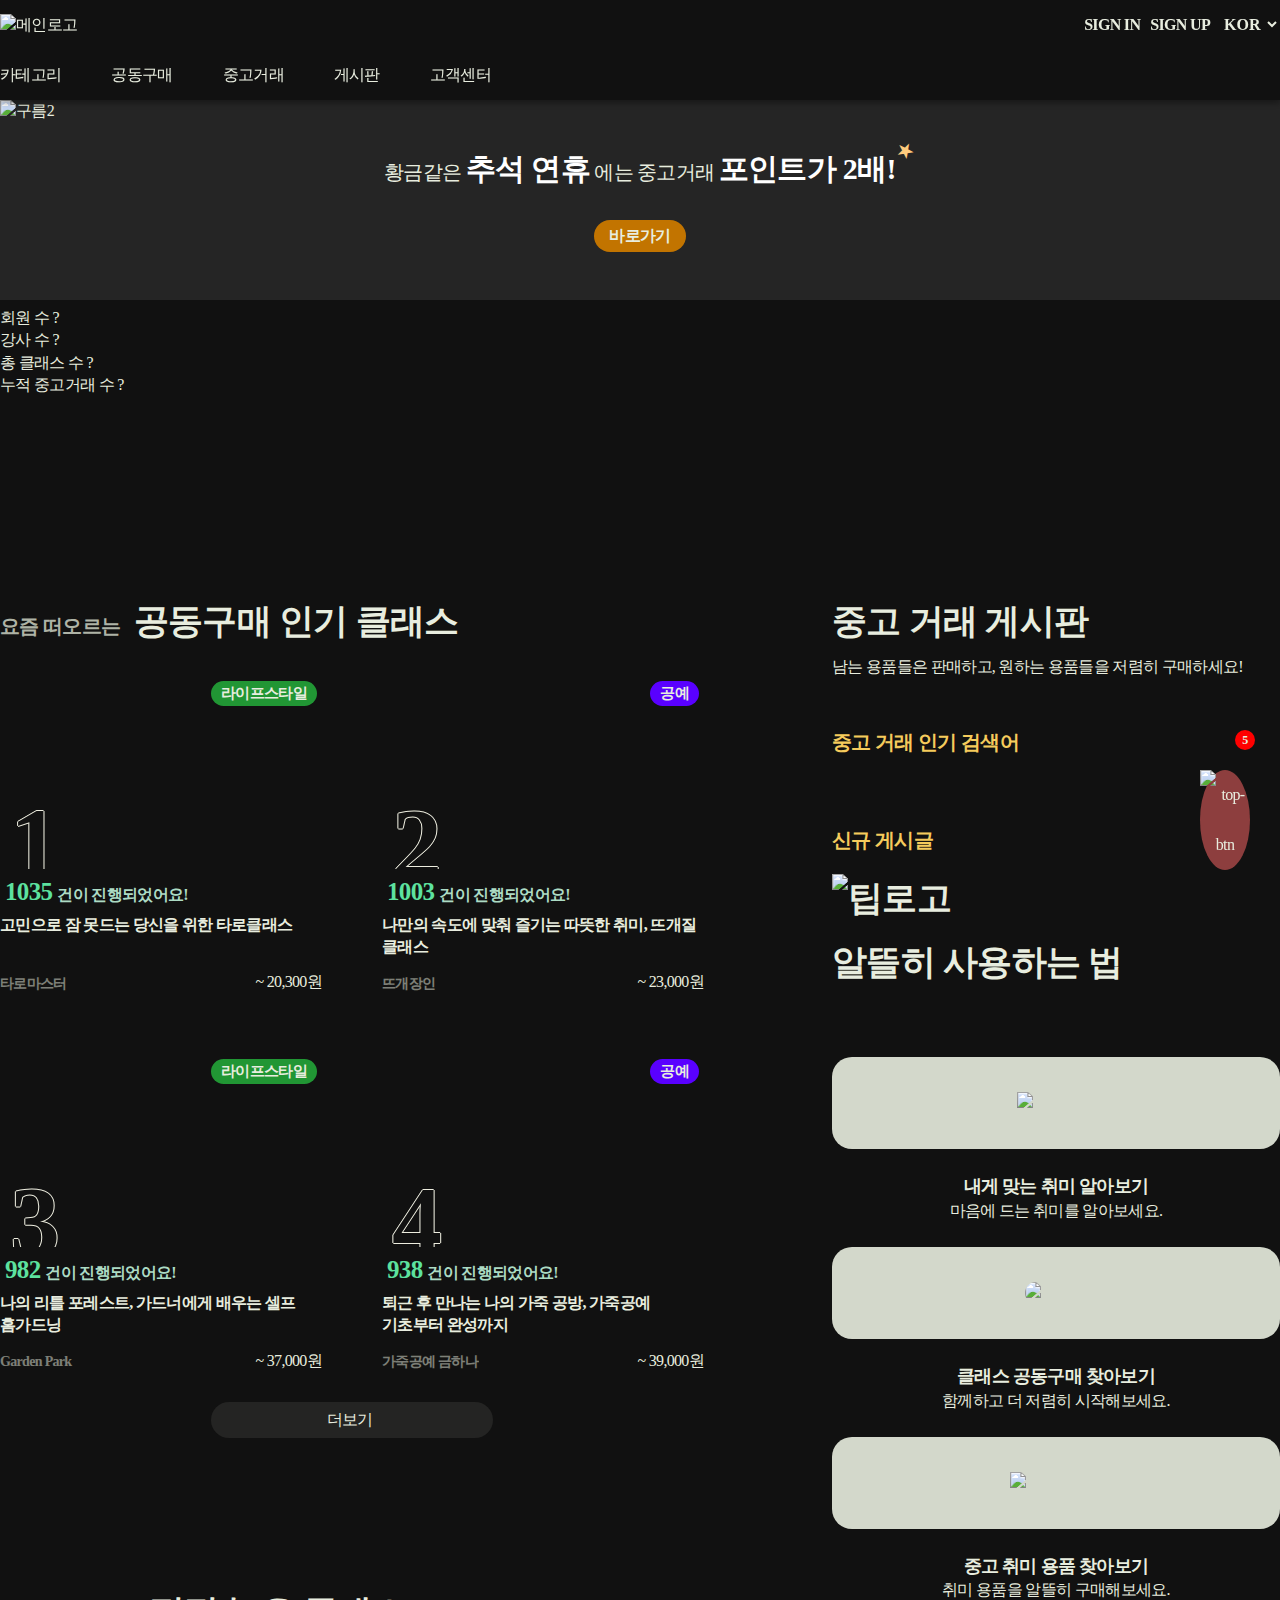
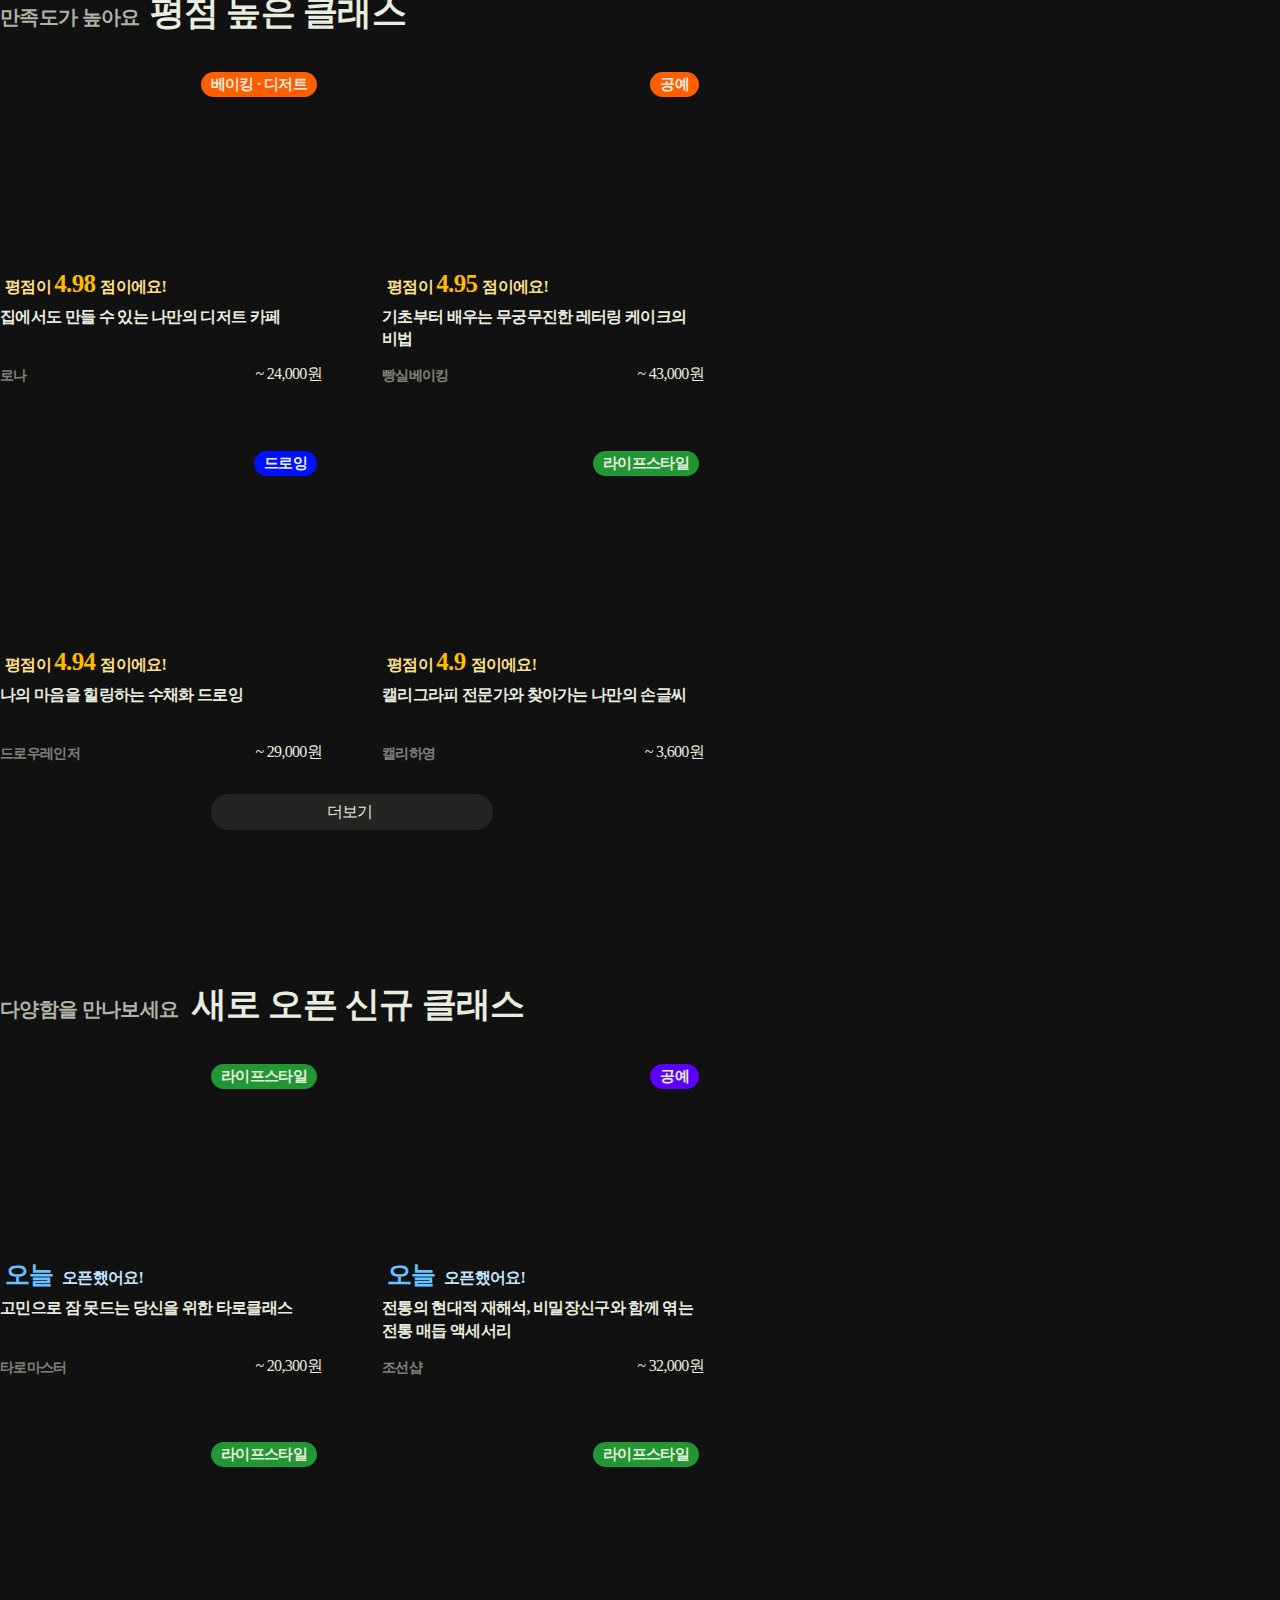
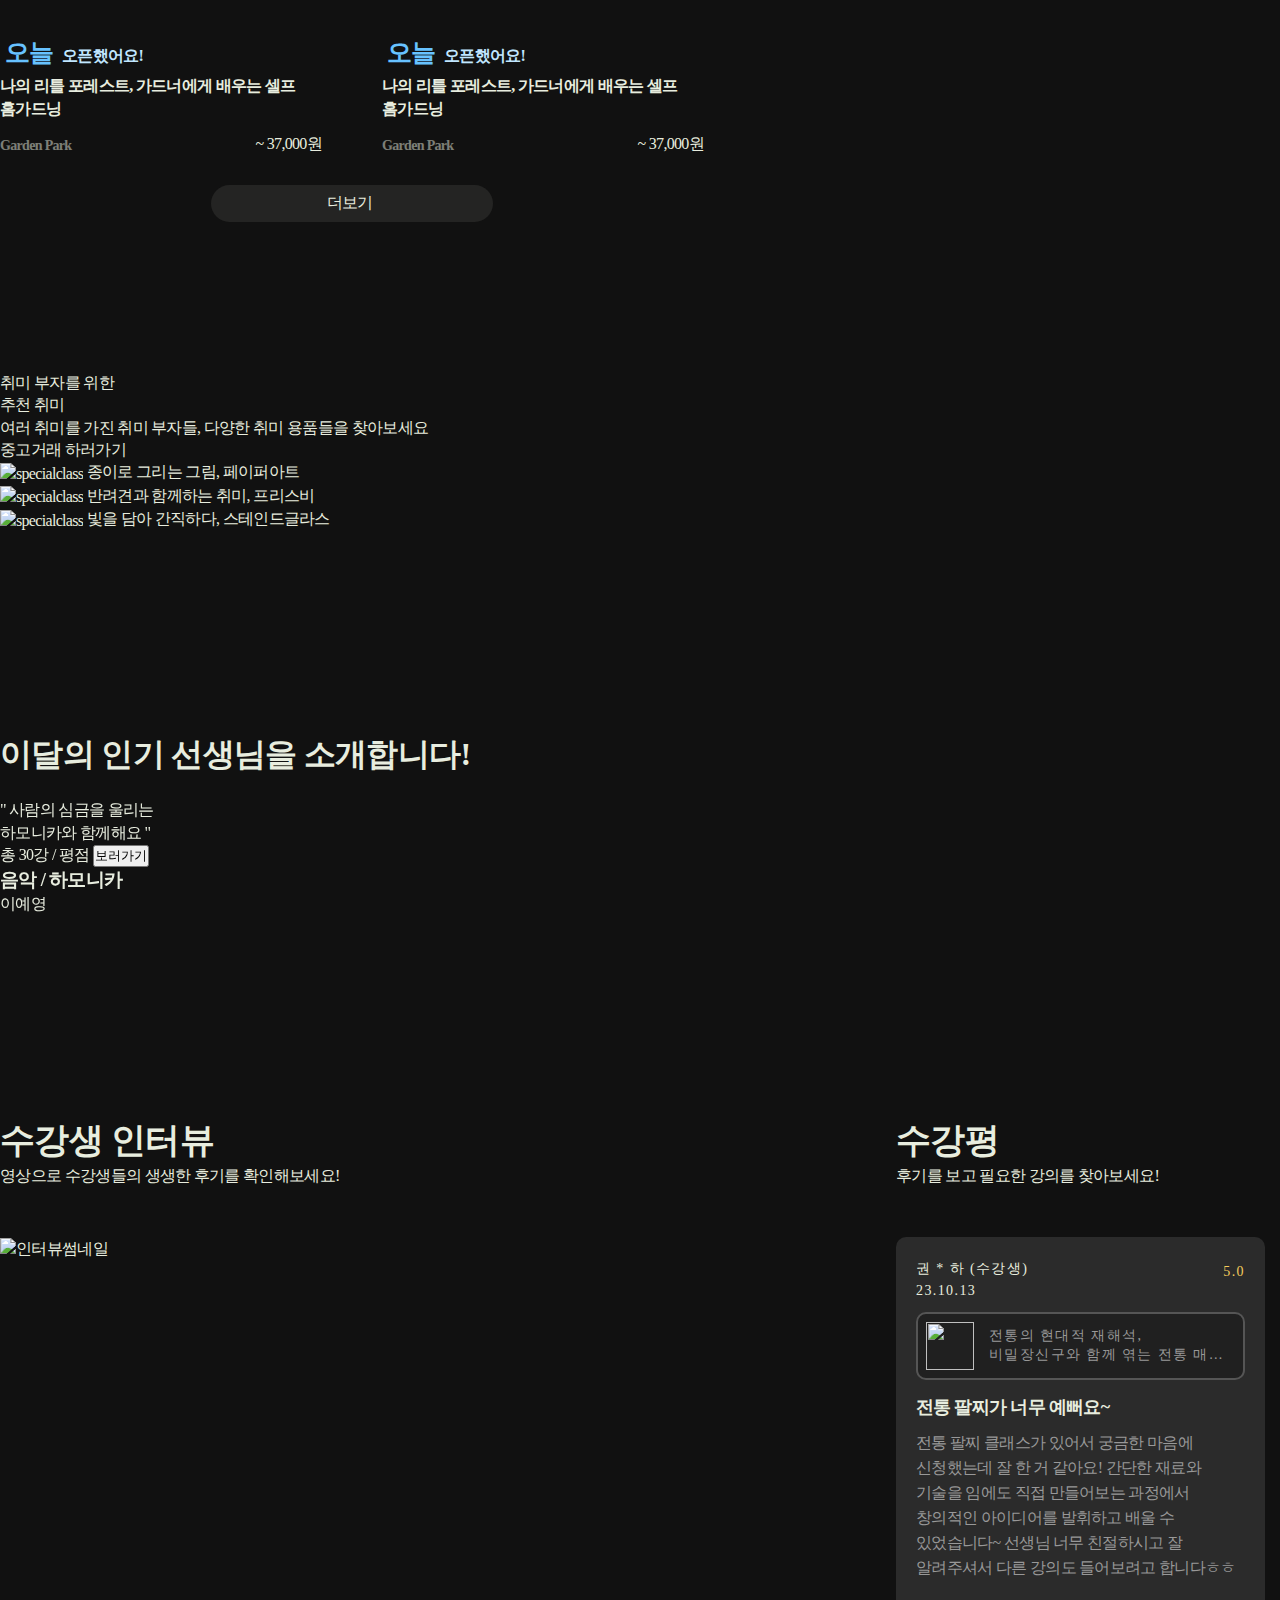
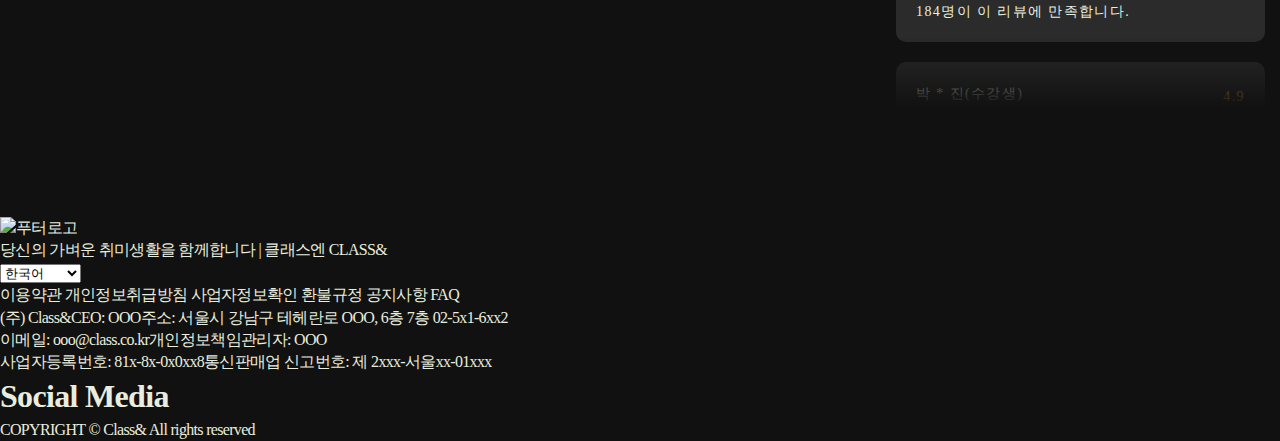
==== index.html @ 297e85d2 "Merge pull request #23 from jaebin0719/pjb" ====
<!DOCTYPE html>
<html lang="ko">
  <head>
<!-- Google tag (gtag.js) -->
<script async src="https://www.googletagmanager.com/gtag/js?id=G-M01RNHZRXW"></script>
<script>
  window.dataLayer = window.dataLayer || [];
  function gtag(){dataLayer.push(arguments);}
  gtag('js', new Date());

  gtag('config', 'G-M01RNHZRXW');
</script>
<!-- Google Tag Manager -->
<script>(function(w,d,s,l,i){w[l]=w[l]||[];w[l].push({'gtm.start':
  new Date().getTime(),event:'gtm.js'});var f=d.getElementsByTagName(s)[0],
  j=d.createElement(s),dl=l!='dataLayer'?'&l='+l:'';j.async=true;j.src=
  'https://www.googletagmanager.com/gtm.js?id='+i+dl;f.parentNode.insertBefore(j,f);
  })(window,document,'script','dataLayer','GTM-MJ5TCVK6');</script>
  <!-- End Google Tag Manager -->

    <!-- 기본 설정 -->
    <meta charset="utf-8" />
    <meta name="naver-site-verification" content="470fc30e5a10d1a89daaebed136be7ff2c5e7139" />
    <meta http-equiv="X-UA-Compatible" content="IE=edge" />
    <meta name="viewport" content="width=device-width, initial-scale=1.0" />

    <!-- title -->
    <title>당신의 가벼운 취미생활을 함께합니다 | 클래스엔 CLASS&</title>

    <!-- SEO -->
    <meta name="author" content="Class&" />
    <meta name="title" content="Class& :: 더 쉽게 더 가볍게 Class&" />
    <meta name="keywords" content="Class&, 취미, 클래스, 공동구매, 중고거래" />
    <meta
      name="description"
      content="당신의 가벼운 취미생활을 함께합니다"
    />

    <!-- favicon -->
    <link rel="shortcut icon" href="/images/favicon/favicon-6.ico" type="image/x-icon">
    <link rel="icon" href="/favicon.ico" type="image/x-icon">
    

    <!-- Open Graph -->
    <meta property="title" content="Class&" />
    <meta property="keyword" content="Class&, 취미, 클래스, 공동구매, 중고거래" />
    <meta property="og:title" content="당신의 가벼운 취미생활을 함께합니다 | 클래스엔 CLASS&" />
    <meta property="og:type" content="website" />
    <meta property="og:description" content="당신의 가벼운 취미생활을 함께합니다 | 클래스엔 CLASS&" />
    <meta property="og:image" content="../images/Class&.png" />
    <meta property="og:url" content="https://3team-finalproject.vercel.app/" />

    <!-- 내 사이트에 로봇이 들어오는것을 허용(검색엔진최적화 seo 적용) -->
    <meta name="robots" content="ALL" />
    <!-- 네이버 모든문서 허용 -->
    <meta name="Yeti" content="index, follow" />
    <meta name="Yeti" content="ALL" />
    <!-- 구글봇 모든문서 허용 -->
    <meta name="googlebot" content="index, follow" />
    <meta name="googlebot" content="ALL" />
    <!-- 다음봇 모든문서 허용 -->
    <meta name="daumoa" content="index, follow" />
    <meta name="daumoa" content="ALL" />
    <!-- 아이폰에서 숫자누르면 자동으로 전화로 연결되는것을 방지 -->
    <meta name="content-language" content="kr" />
    <meta
      name="format-detection"
      content="telephone=no, address=no, email=no"
    />
    <!-- jqeury 적용 -->
    <script src="https://code.jquery.com/jquery-3.7.0.min.js"></script>

    <!-- CSS3 적용 -->
    <!-- <script src="js/prefixfree.min.js"></script> -->

    <!--[if lt IE 9]>
      <script src="js/respond.min.js"></script>
      <script src="js/html5shiv.js"></script>
    <![endif]-->

    <!-- js -->
    <script src="js/header.js"></script>
    <script src="js/counting.js"></script>
    <script src="js/info.js"></script>
    <script src="js/slideclass.js"></script>
    <script src="js/specialclass.js"></script>
    <script src="js/board.js"></script>
    <script src="js/teacher.js"></script>
    <script src="js/banner.js"></script>
    <script src="js/review.js"></script>
    <script src="js/footer.js"></script>

    <!-- script 불러오기 -->
    <script src="js/script.js"></script>

    <!-- fontawesome -->
    <script
      src="https://kit.fontawesome.com/706ff96991.js"
      crossorigin="anonymous"
    ></script>

    <!-- aos -->
    <script src="https://unpkg.com/aos@2.3.1/dist/aos.js"></script>
    <link href="https://unpkg.com/aos@2.3.1/dist/aos.css" rel="stylesheet" />

    <!-- swiper -->
    <link
      rel="stylesheet"
      href="https://cdn.jsdelivr.net/npm/swiper@8/swiper-bundle.min.css"
    />
    <script src="https://cdn.jsdelivr.net/npm/swiper@8/swiper-bundle.min.js"></script>

    <!-- css -->
    <link rel="stylesheet" href="css/reset.css" />
    <link rel="stylesheet" href="css/style.css" />
  </head>
  <body>
<!-- Google Tag Manager (noscript) -->
        <noscript><iframe src="https://www.googletagmanager.com/ns.html?id=GTM-MJ5TCVK6"
        height="0" width="0" style="display:none;visibility:hidden"></iframe></noscript>
  <!-- End Google Tag Manager (noscript) -->
    <!-- 레이아웃 -->
    <div class="wrap">
      <!-- 탑버튼 -->
      <div class="top-button" id="top-button">
        <!-- <a href="javascript:void(0);" onclick="openPopup()" class="top-event-button"> -->
        <a href="#" class="top-chat-button">
          <p>&Talk</p>
          <img src="images/talk.png" alt="">
        </a>
        <a href="#" class="top-btn" id="top-btn">
          <img src="images/top-btn.png" alt="top-btn" id="top-btn-img" />
        </a> 
      </div>
      <!-- 헤더 -->
      <header class="header">
        <div class="inner">
          <div class="header-top">
            <a href="index.html" class="logo"><img src="images/Class&.png" alt="메인로고"></a>
            <div class="sign-menu">
              <!-- <div class="cntr">
                <div class="cntr-innr">
                  <label class="search" for="inpt_search">
                    <input id="inpt_search" type="text" />
                  </label>
                </div>
              </div> -->
              <div id="dashboard-section">
                <div id="username-display"></div>
                <i class="fa-solid fa-angle-down"></i>
                <div id="dropdown-menu">
                  <!-- 드롭다운 메뉴 아이템들 -->
                  <a href="#">마이페이지</a>
                  <a href="#">쿠폰</a>
                  <a href="#">내 강의실</a>
                  <a href="#">회원정보수정</a>
                  <a href="#">클래스 개설하기</a>
                  <a href="#" id="logout-button">로그아웃</a>
                </div>
              </div>
              <i class="fa-solid fa-bars" id="toggle-menu" style="color: #ffffff;"></i>
              <div class="mb-menu">
              <i class="fa-solid fa-magnifying-glass" style="color: #ffffff;"></i>
              <span id="login-section"><a href="login.html">SIGN IN</a></span>
              <span id="signup-section"><a href="signup.html">SIGN UP</a></span>

            </div> 
              <div class="header-select">
                <select name="select" id="header-select">
                  <option value="kor">KOR</option>
                  <option value="eng">ENG</option>
                  <option value="jap">JPN</option>
                </select>
              </div>
            </div>

            <div class="header-mb-cate" id="mobile-menu">
              <div class="mb-menu-cate">
              <span class="mb-cate-click"><a href="#">카테고리</a>
                <i class="fa-solid fa-chevron-down" style="color: #ffffff;"></i></span>
              <i class="fa-solid fa-xmark" id="close-menu" style="color: #ffffff;"></i>
              <div class="mb-cate-depth">
              <ul class="mb-depth">
                <li><a href="sub.html">디지털 드로잉</a></li>
                <li><a href="sub.html">드로잉</a></li>
                <li><a href="sub.html">공예</a></li>
                <li><a href="sub.html">요리·음료</a></li>
                <li><a href="sub.html">베이킹·디저트</a></li>
                <li><a href="sub.html">음악</a></li>
                <li><a href="sub.html">운동</a></li>
                <li><a href="sub.html">라이프스타일</a></li>
                <li><a href="sub.html">사진·영상</a></li>
              </ul>
              <ul class="mb-depth">
                <li><a href="sub.html">금융·제테크</a></li>
                <li><a href="sub.html">창업·부업</a></li>
                <li><a href="sub.html">성공 마인드</a></li>
              </ul>
              <ul class="mb-depth">
                <li><a href="sub.html">프로그래밍</a></li>
                <li><a href="sub.html">데이터사이언스</a></li>
                <li><a href="sub.html">제품 기획</a></li>
                <li><a href="sub.html">비즈니스</a></li>
                <li><a href="sub.html">생산성</a></li>
                <li><a href="sub.html">마케팅</a></li>
                <li><a href="sub.html">디자인</a></li>
                <li><a href="sub.html">영상/3D</a></li>
                <li><a href="sub.html">어도비 캠퍼스</a></li>
              </ul>
              <ul class="mb-depth">
                <li><a href="sub.html">영어</a></li>
                <li><a href="sub.html">외국어 시험</a></li>
                <li><a href="sub.html">제2 외국어</a></li>
              </ul>
              <ul class="mb-depth">
                <li><a href="sub.html">아이 교육</a></li>
                <li><a href="sub.html">부모 교육</a></li>
              </ul>
            </div>
            </div>
            <div class="mb-menu-link">
              <ul>
                <li><a href="group.html">공동구매 게시판</a></li>
                <li><a href="#">중고거래 게시판</a></li>
                <li><a href="#">이벤트</a></li>
                <li><a href="#">Q&A</a></li>
              </ul>
            </div>
            </div>
          </div>
          <div class="header-bottom">
            <ul class="gnb">
              <li>
                <a href="#" class="gnb-cate"
                  >카테고리
                  <i
                    class="fa-solid fa-chevron-down"
                    style="color: #ffffff"
                  ></i>
                  <i class="fa-solid fa-chevron-up" style="color: #ffffff"></i>
                </a>
              </li>
              <div class="header-catemenu">
                <div class="catemenu-txt">
                <ul class="depth2">
                  <li><a href="#">디지털 드로잉</a></li>
                  <li><a href="#">드로잉</a></li>
                  <li><a href="#">공예</a></li>
                  <li><a href="#">요리·음료</a></li>
                  <li><a href="#">베이킹·디저트</a></li>
                  <li><a href="#">음악</a></li>
                  <li><a href="#">운동</a></li>
                  <li><a href="#">라이프스타일</a></li>
                  <li><a href="#">사진·영상</a></li>
                </ul>
                <ul class="depth2">
                  <li><a href="#">금융·제테크</a></li>
                  <li><a href="#">창업·부업</a></li>
                  <li><a href="#">성공 마인드</a></li>
                </ul>
                <ul class="depth2">
                  <li><a href="#">프로그래밍</a></li>
                  <li><a href="#">데이터사이언스</a></li>
                  <li><a href="#">제품 기획</a></li>
                  <li><a href="#">비즈니스</a></li>
                  <li><a href="#">생산성</a></li>
                  <li><a href="#">마케팅</a></li>
                  <li><a href="#">디자인</a></li>
                  <li><a href="#">영상/3D</a></li>
                  <li><a href="#">어도비 캠퍼스</a></li>
                </ul>
                <ul class="depth2">
                  <li><a href="#">영어</a></li>
                  <li><a href="#">외국어 시험</a></li>
                  <li><a href="#">제2 외국어</a></li>
                </ul>
                <ul class="depth2">
                  <li><a href="#">아이 교육</a></li>
                  <li><a href="#">부모 교육</a></li>
                </ul>
              </div>
              </div>
              <li><a href="group.html">공동구매</a></li>
              <li><a href="#">중고거래</a></li>
              <li><a href="#">게시판</a></li>
              <li><a href="#">고객센터</a></li>
            </ul>
          </div>
        </div>
          <div class="mobile-searchbox">
            <input type="text" class="mb-search-input" placeholder="Search Class,Menu">
            <span class="mb-searchbox-close">Cancle</span>
            <div class="search-box-back">
              <h2>추천 검색어</h2>
                <a href="sub.html">공예</a>
                <a href="sub.html">베이킹</a>
                <a href="sub.html">디저트</a>
                <a href="sub.html">선생님</a>
                <a href="sub.html">인기 클래스</a>
                <a href="sub.html">신규 클래스</a>
                <a href="sub.html">리뷰</a>
                <a href="sub.html">음악</a>
                <a href="sub.html">하모니카</a>
                <a href="sub.html">드로잉</a>
                <a href="sub.html">운동</a>
                <a href="sub.html">사진</a>
                <a href="sub.html">영상</a>
                <a href="sub.html">중고거래</a>
                <a href="sub.html">공동구매</a>
              </div>
            </div>
      </header>
      <!-- 배너 -->
      <section class="banner">
        <div class="banner-wrap">
          <div class="inner">
            <!-- Swiper -->
            <div class="swiper sw-banner">
              <div class="swiper-wrapper">
                <div class="swiper-slide banner1">
                    <img src="images/banner-img1.png" alt="">
                    <div class="banner-txt">
                      <p>황금같은 <span>추석 연휴</span> 에는 중고거래 <span>포인트가 2배!</span></p>
                      <a href="#">바로가기</a>
                    </div>
                    <img src="images/banner-img2.png" alt="">
                    <img src="images/banner-img2.png" alt="구름2" class="banner-slide-img2">
                </div>
                <div class="swiper-slide banner2">
                    <div class="banner-txt">
                      <p><span>첫 공동구매</span> 시 <br><span><b>30%</b> 쿠폰 증정</span></p>
                      <a href="#">바로가기</a>
                    </div>
                    <img src="images/banner-img3.png" alt="">
                </div>
                <div class="swiper-slide banner3">
                    <img src="images/banner-img4.png" alt="">
                  <div class="banner-txt">
                    <span>Class3 패키지로 시작해요!</span>
                    <p>개별구매 클래스를 3가지 골라 담아 저렴한 가격에 만나보세요</p>
                  </div>
                </div>
              </div>
              <div class="swiper-pagination"></div>
            </div>
          </div>
        </div>
      </section>
      <!-- 클래스 카운트-->
      <section class="counting">
        <div class="inner">
          <div class="counting-container">
            <div class="counting-info">
              <i class="fa-solid fa-users" style="color: #000000"></i>
              <span>회원 수</span>
              <span id="userCount">?</span>
            </div>
            <div class="counting-info">
              <i class="fa-solid fa-chalkboard-user" style="color: #000000"></i>
              <span>강사 수</span>
              <span id="teacherCount">?</span>
            </div>
            <div class="counting-info">
              <i class="fa-solid fa-book-open" style="color: #000000"></i>
              <span>총 클래스 수</span>
              <span id="classCount">?</span>
            </div>
            <div class="counting-info">
              <i class="fa-solid fa-basket-shopping" style="color: #000000;"></i>
              <span>누적 중고거래 수</span>
              <span id="lectureCount">?</span>
            </div>
          </div>
        </div>
      </section>
      <div class="big-section">
        <div class="inner" style="display: flex; justify-content: space-between;">
          <div class="left-section">
          <!-- 공동구매 인기 클래스 -->
          <div class="bestclass" style="overflow: hidden;">
            <div class="title-box">
              <div class="bestclass-title">
                <span>요즘 떠오르는</span>
                <p>공동구매 인기 클래스 <i class="fa-solid fa-thumbs-up"></i></p>
              </div>
            </div>
            <div class="item-wrap1 item-wrap" id="data-bestclass">
              <!----- 데이터 연동 ----->
            </div>
            <div class="best-wrap2 item-wrap2" id="data-bestclass2">
              <!----- 데이터 연동 ----->
            </div>
            <div class="best-plus class-plus">
              <span class="class-plus-block">더보기</span>
              <span class="class-plus-none" style="display: none;">닫기</span>
              <i class="fa-solid fa-chevron-down"></i>
            </div>
          </div>
          <!-- 맞춤 클래스 -->
          <div class="aiclass" style="overflow: hidden;">
              <div class="title-box">
                <div id="goodclass-title" class="goodclass-title">
                  <span>만족도가 높아요</span>
                  <p>평점 높은 클래스 <i class="fa-solid fa-star"></i></p>
                </div>
                <div id="aiclass-title" class="aiclass-title" style="display: none;">
                  <span>AI가 추천하는</span>
                  <p><span id="username-display2"></span>님의 맞춤 클래스 <i class="fa-solid fa-face-smile"></i></p>
                </div>
              </div>
              <div class="item-wrap1 item-wrap" id="data-aiclass">
                <!----- 데이터 연동 ----->
              </div>
              <div class="ai-wrap2 item-wrap2" id="data-aiclass2">
                <!----- 데이터 연동 ----->
              </div>
              <div class="ai-plus class-plus">
                <span class="class-plus-block">더보기</span>
                <i class="fa-solid fa-chevron-down"></i>
              </div>
          </div>
          <!-- 신규 클래스 -->
          <div class="newclass" style="overflow: hidden;">
              <div class="title-box">
                <div class="newclass-title">
                  <span>다양함을 만나보세요</span>
                  <p>새로 오픈 신규 클래스 <i class="fa-solid fa-bell"></i></p>
                </div>
              </div>
              <div class="item-wrap1 item-wrap" id="data-newclass">
                <!----- 데이터 연동 ----->
              </div>
              <div class="new-wrap2 item-wrap2" id="data-newclass2">
                <!----- 데이터 연동 ----->
              </div>
              <div class="new-plus class-plus">
                <span class="class-plus-block">더보기</span>
                <i class="fa-solid fa-chevron-down"></i>
              </div>
          </div>
          </div>
          <div class="right-section">
            <!-- 게시판 -->
            <div class="main-board">
                <div class="board-header">
                  <h2>중고 거래 게시판</h2>
                  <span>남는 용품들은 판매하고, 원하는 용품들을 저렴히 구매하세요!</span>
                </div>
                <div class="board-wrap" style="display: flex; flex-direction: column;">
                  <div class="best-search board-box">
                    <div class="board-sub-title">
                      <span>중고 거래 인기 검색어</span>
                    </div>
                    <div class="best-search-wrap">
                      <div class="search-wrap" id="data-search">
                        <!----- 데이터 연동 ----->
                      </div>
                    </div>
                  </div>
                  <div class="new-board board-box">
                    <div class="board-sub-title">
                      <span>신규 게시글</span>
                      
                    </div>
                    <div class="new-board-wrap" id="data-newboard">
                      <!----- 데이터 연동 ----->
                    </div>
                  </div>
                </div>
            </div>
            <!-- 팁 -->
            <div class="tip">
              <div class="inner">
                <div class="tip-title">
                  <img src="images/Class&.png" alt="팁로고" class="tip-logo">
                  <span>알뜰히 사용하는 법</span>
                </div>
                <div class="tip-inner">
                  <div class="classtip tip-cate">
                    <a href="sub.html">
                      <span>Finding Class</span>
                      <img src="images/tipclass-1.png" alt="클래스팁">
                    </a>
                    <div class="tip-sub-title">
                    <span>내게 맞는 취미 알아보기</span>
                    <span>마음에 드는 취미를 알아보세요.</span>
                  </div>
                  </div>
                  <div class="grouptip tip-cate">
                    <a href="group.html">
                      <span>Group Buying</span> 
                      <img src="images/grouptip-1.png" alt="모임팁">
                    </a>
                    <div class="tip-sub-title">
                    <span>클래스 공동구매 찾아보기</span>
                    <span>함께하고 더 저렴히 시작해보세요.</span>
                  </div>
                  </div>
                  <div class="shoppingtip tip-cate">
                    <a href="#">
                      <span>Shopping</span>
                      <img src="images/tradetip-1.png" alt="중고거래팁">
                    </a>
                    <div class="tip-sub-title">
                    <span>중고 취미 용품 찾아보기</span>
                    <span>취미 용품을 알뜰히 구매해보세요.</span>
                  </div>
                  </div>
                </div>
              </div>
            </div>
          </div>
        </div>
      </div>
      <!-- 추천 취미 -->
      <section class="specialclass">
        <div class="inner">
          <div class="specialclass-info">
            <span>취미 부자를 위한<br>
            추천 취미</span>
            <p>여러 취미를 가진 취미 부자들,
            다양한 취미 용품들을 찾아보세요</p>
            <a href="#" class="specialclass-btn">중고거래 하러가기</a>
          </div>
          <div class="specialclass-item-box">
            <div class="specialclass-item">
              <img src="images/specialclass1.png" alt="specialclass">
              <span>종이로 그리는 그림, 페이퍼아트</span>
            </div>
            <div class="specialclass-item">
              <img src="images/specialclass2.png" alt="specialclass">
              <span>반려견과 함께하는 취미, 프리스비</span>
            </div>
            <div class="specialclass-item">
              <img src="images/specialclass3.png" alt="specialclass">
              <span>빛을 담아 간직하다, 스테인드글라스</span>
            </div>
          </div>
        </div>
      </section>
      <!-- 선생님 -->
      <section class="teacher" style="overflow: hidden;">
        <div class="inner">
          <h1>이달의 인기 선생님을 소개합니다!</h1>
          <div class="swiper sw-teacher">
              <div class="swiper-wrapper">
                <!-- Slides -->
                <div class="swiper-slide teacher-slide">
                  <div class="img-box">
                    <img src="images/teacher1.png" class="teacher-img" alt="">
                    <img src="images/teacher1-1.png" class="teacher-img-active" alt="">
                    <div class="img-txt">
                      <p>" 사람의 심금을 울리는<br>하모니카와 함께해요 "</p>
                      <span>총 30강 / 평점 <i class="fa-solid fa-star"></i><i class="fa-solid fa-star"></i><i class="fa-solid fa-star"></i><i class="fa-solid fa-star"></i><i class="fa-solid fa-star"></i></span>
                      <button>보러가기</button>
                    </div>
                  </div>
                  <div class="teacher-slide-txt">
                    <h3>
                      음악 / 하모니카
                    </h3>
                    <p>
                      이예영
                    </p>
                  </div>
                </div>
                <div class="swiper-slide teacher-slide">
                  <div class="img-box">
                    <img src="images/teacher2.png" class="teacher-img" alt="">
                    <img src="images/teacher2-1.png" class="teacher-img-active" alt="">
                    <div class="img-txt">
                      <p>" 8분만에 4시간의 효과를 내는 운동법 "</p>
                      <span>총 27강 / 평점 <i class="fa-solid fa-star"></i><i class="fa-solid fa-star"></i><i class="fa-solid fa-star"></i><i class="fa-solid fa-star"></i><i class="fa-solid fa-star"></i></span>
                      <button>보러가기</button>
                    </div>
                  </div>
                  <div class="teacher-slide-txt">
                    <h3>
                      운동 / 타바타
                    </h3>
                    <p>
                      샤인킴
                    </p>
                  </div>
                </div>
                <div class="swiper-slide teacher-slide">
                  <div class="img-box">
                    <img src="images/teacher3.png" class="teacher-img" alt="">
                    <img src="images/teacher3-1.png" class="teacher-img-active" alt="">
                    <div class="img-txt">
                      <p>" 건강한 반죽으로 만든 빵을 지향합니다 "</p>
                      <span>총 38강 / 평점 <i class="fa-solid fa-star"></i><i class="fa-solid fa-star"></i><i class="fa-solid fa-star"></i><i class="fa-solid fa-star"></i><i class="fa-solid fa-star"></i></span>
                      <button>보러가기</button>
                    </div>
                  </div>
                  <div class="teacher-slide-txt">
                    <h3>
                      베이킹 / 제빵
                    </h3>
                    <p>
                      김시홍
                    </p>
                  </div>
                </div>
                <div class="swiper-slide teacher-slide">
                  <div class="img-box">
                    <img src="images/teacher4.png" class="teacher-img" alt="">
                    <img src="images/teacher4-1.png" class="teacher-img-active" alt="">
                    <div class="img-txt">
                      <p>" 노래는<br>타고난 사람들만의 것이 아닙니다 "</p>
                      <span>총 40강 / 평점 <i class="fa-solid fa-star"></i><i class="fa-solid fa-star"></i><i class="fa-solid fa-star"></i><i class="fa-solid fa-star"></i><i class="fa-solid fa-star"></i></span>
                      <button>보러가기</button>
                    </div>
                  </div>
                  <div class="teacher-slide-txt">
                    <h3>
                      음악 / 보컬
                    </h3>
                    <p>
                      호시
                    </p>
                  </div>
                </div>
                <div class="swiper-slide teacher-slide">
                  <div class="img-box">
                    <img src="images/teacher5.png" class="teacher-img" alt="">
                    <img src="images/teacher5-1.png" class="teacher-img-active" alt="">
                    <div class="img-txt">
                      <p>" 플룻을 통해 행복한 시간을 가져보세요 "</p>
                      <span>총 19강 / 평점 <i class="fa-solid fa-star"></i><i class="fa-solid fa-star"></i><i class="fa-solid fa-star"></i><i class="fa-solid fa-star"></i><i class="fa-solid fa-star"></i></span>
                      <button>보러가기</button>
                    </div>
                  </div>
                  <div class="teacher-slide-txt">
                    <h3>
                      음악 / 플룻
                    </h3>
                    <p>
                      송담
                    </p>
                  </div>
                </div>
                <div class="swiper-slide teacher-slide">
                  <div class="img-box">
                    <img src="images/teacher7.png" class="teacher-img" alt="">
                    <img src="images/teacher7-1.png" class="teacher-img-active" alt="">
                    <div class="img-txt">
                      <p>" 아이패드로 나만의 감성을 담아 그리다 "</p>
                      <span>총 35강 / 평점 <i class="fa-solid fa-star"></i><i class="fa-solid fa-star"></i><i class="fa-solid fa-star"></i><i class="fa-solid fa-star"></i><i class="fa-solid fa-star"></i></span>
                      <button>보러가기</button>
                    </div>
                  </div>
                  <div class="teacher-slide-txt">
                    <h3>
                      미술 / 디지털드로잉
                    </h3>
                    <p>
                      김도하
                    </p>
                  </div>
                </div>
                <div class="swiper-slide teacher-slide">
                  <div class="img-box">
                    <img src="images/teacher8.png" class="teacher-img" alt="">
                    <img src="images/teacher8-1.png" class="teacher-img-active" alt="">
                    <div class="img-txt">
                      <p>" 여러분의 망가진 몸을<br>구해드리겠습니다 "</p>
                      <span>총 36강 / 평점 <i class="fa-solid fa-star"></i><i class="fa-solid fa-star"></i><i class="fa-solid fa-star"></i><i class="fa-solid fa-star"></i><i class="fa-solid fa-star"></i></span>
                      <button>보러가기</button>
                    </div>
                  </div>
                  <div class="teacher-slide-txt">
                    <h3>
                      운동 / 재활·자세 개선
                    </h3>
                    <p>
                      김종국
                    </p>
                  </div>
                </div>
                <div class="swiper-slide teacher-slide">
                  <div class="img-box">
                    <img src="images/teacher9.png" class="teacher-img" alt="">
                    <img src="images/teacher9-1.png" class="teacher-img-active" alt="">
                    <div class="img-txt">
                      <p>" 누구나 집에서 즐기는 이탈리아 본토 요리 "</p>
                      <span>총 23강 / 평점 <i class="fa-solid fa-star"></i><i class="fa-solid fa-star"></i><i class="fa-solid fa-star"></i><i class="fa-solid fa-star"></i><i class="fa-solid fa-star"></i></span>
                      <button>보러가기</button>
                    </div>
                  </div>
                  <div class="teacher-slide-txt">
                    <h3>
                      요리 / 양식
                    </h3>
                    <p>
                      최현욱
                    </p>
                  </div>
                </div>
                <div class="swiper-slide teacher-slide">
                  <div class="img-box">
                    <img src="images/teacher6.png" class="teacher-img" alt="">
                    <img src="images/teacher6-1.png" class="teacher-img-active" alt="">
                    <div class="img-txt">
                      <p>" 사람의 음색과 비슷한 첼로를 만나다 "</p>
                      <span>총 28강 / 평점 <i class="fa-solid fa-star"></i><i class="fa-solid fa-star"></i><i class="fa-solid fa-star"></i><i class="fa-solid fa-star"></i><i class="fa-solid fa-star"></i></span>
                      <button>보러가기</button>
                    </div>
                  </div>
                  <div class="teacher-slide-txt">
                    <h3>
                      음악 / 첼로
                    </h3>
                    <p>
                      박진영
                    </p>
                  </div>
                </div>
                <div class="swiper-slide teacher-slide">
                  <div class="img-box">
                    <img src="images/teacher10.png" class="teacher-img" alt="">
                    <img src="images/teacher10-1.png" class="teacher-img-active" alt="">
                    <div class="img-txt">
                      <p>" 일상의 흔적이 남아 있는 자연스러움 "</p>
                      <span>총 11강 / 평점 <i class="fa-solid fa-star"></i><i class="fa-solid fa-star"></i><i class="fa-solid fa-star"></i><i class="fa-solid fa-star"></i><i class="fa-solid fa-star"></i></span>
                      <button>보러가기</button>
                    </div>
                  </div>
                  <div class="teacher-slide-txt">
                    <h3>
                      사진·영상 / 사진
                    </h3>
                    <p>
                      JDZ
                    </p>
                  </div>
                </div>
              </div>
          </div>
          <div class="swipe-arrow-box">
            <div class="swipe-arrow-wrap">
              <div class="swipe-arrow prevswipe"></div>
            </div>
            <div class="swipe-arrow-wrap">
              <div class="swipe-arrow nextswipe"></div>
            </div>
          </div>
        </div>
      </section>
      <!-- 인터뷰 -->
      <section class="review">
        <div class="inner">
          <div class="review-container">
          <div class="review-left">
            <div class="review-title">
              <h1>수강생 인터뷰</h1>
              <span>영상으로 수강생들의 생생한 후기를 확인해보세요!</span>
            </div>
            <div class="review-video">
              <img src="images/interview.jpg" alt="인터뷰썸네일">
            </div>
          </div>
          <div class="review-right">
            <div class="review-title">
            <h1>수강평</h1>
            <span>후기를 보고 필요한 강의를 찾아보세요!</span>
          </div>
          <div class="review-list">
          <div class="review-txt">
              <span>
                권 * 하 (수강생)
                <br>23.10.13
                <p><i class="fa-solid fa-star"></i> 5.0</p>
                <a href="detail.html" class="review-class">
                  <img src="images/newclass-acc.jpg" alt="">
                  <p>전통의 현대적 재해석, 비밀장신구와 함께 엮는 전통 매듭 액세서리</p>
                </a>
              </span>
              <h2 class="reviewtxt">전통 팔찌가 너무 예뻐요~</h2>
              <p class="reviewtxt">전통 팔찌 클래스가 있어서 궁금한 마음에 신청했는데 잘 한 거 같아요!
                간단한 재료와 기술을 임에도 직접 만들어보는 과정에서 창의적인 아이디어를 발휘하고 배울 수 있었습니다~
                선생님 너무 친절하시고 잘 알려주셔서 다른 강의도 들어보려고 합니다ㅎㅎ
              </p>
              <span><i class="fa-regular fa-thumbs-up"></i> 184명이 이 리뷰에 만족합니다.</span>
          </div>
          <div class="review-txt">
              <span>
                박 * 진(수강생)
                <br>2023.10.02
                <p><i class="fa-solid fa-star"></i> 4.9</p>
                <a href="detail.html" class="review-class">
                  <img src="images/review-img.jpg" alt="">
                  <p>초보 탈출! 사진과 카메라 기초부터 제대로 배우는 클래스</p>
                </a>
              </span>
              <h2 class="reviewtxt">진짜 카메라 초보탈출 했어요!</h2>
              <p class="reviewtxt">사진에 관심이 가서 사진 클래스를 들었는데 정말 최고였어요~ 카메라 렌즈를 통해 보여지는 세계의 아름다움을 발견하고, 그 아름다움을 담아내는 방법을 배우며 창의적인 사고를 기를 수 있었던 시간이었습니다ㅎㅎ 촬영하는 동안에는 자연스럽게 창의적인 아이디어가 떠오르고, 다양한 각도와 조명을 활용하여 독특한 작품을 만들어낼 수 있었어요. JDZ선생님 너무 친절히 잘 알려주세요~</p>
              <span><i class="fa-regular fa-thumbs-up"></i> 257명이 이 리뷰에 만족합니다.</span>
          </div>
          <div class="review-txt">
              <span>
                김 * 현(수강생)
                <br>2023.09.27
                <p><i class="fa-solid fa-star"></i> 5.0</p>
                <a href="detail.html" class="review-class">
                  <img src="images/dlclass-baking2.jpg" alt="">
                  <p>초보자도 누구나 집에서 쉽게 귀여운 머랭쿠키 만들기</p>
                </a>
              </span>
              <h2 class="reviewtxt">집에서도 머랭쿠키를 만들 수 있어 좋았습니다.</h2>
              <p class="reviewtxt">최근에 베이킹에 푹 빠져서 베이킹 클래스를 들었는데 집에서도 이렇게 잘 만들게 될 지 몰랐습니다ㅎㅎ 강의를 그대로 따라했는데 머랭쿠키가 맛도 좋고 이쁘게 잘 나와서 다음 강의도 듣고 싶네요!</p>
              <span><i class="fa-regular fa-thumbs-up"></i> 207명이 이 리뷰에 만족합니다.</span>
          </div>
        </div>
          </div>
         </div>
        </div>
      </section>
      <!-- 푸터 -->
      <footer class="footer">
        <div class="inner">
          <div class="footer-left">
            <img src="images/Class&.png" alt="푸터로고" class="footer-logo">
            <br>
            <span>당신의 가벼운 취미생활을 함께합니다 | 클래스엔 CLASS&</span>
            <div class="footer-selector"> 
              <select id="language-select" name="language">
                <option value="kor">한국어</option>
                <option value="eng">ENGLISH</option>
                <option value="jap">日本語</option>
              </select>
            </div>
          </div>
          <div class="footer-center">
            <div class="footer-info ">
              <a href="#">이용약관</a>
              <a href="#">개인정보취급방침</a>
              <a href="#">사업자정보확인</a>
              <a href="#">환불규정</a>
              <a href="#">공지사항</a>
              <a href="#">FAQ</a>
            </div>
            <div class="footer-copy">
              <p>
              (주) Class&CEO: OOO주소: 서울시 강남구 테헤란로 OOO, 6층 7층 02-5x1-6xx2
              <br>
              이메일: ooo@class.co.kr개인정보책임관리자: OOO
              <br>
              사업자등록번호: 81x-8x-0x0xx8통신판매업 신고번호: 제 2xxx-서울xx-01xxx
              </p>
            </div>
          </div>
          <div class="footer-right">
            <div class="footer-sns">
              <h1>Social Media</h1>
              <a href="#"><i class="fa-brands fa-instagram" style="color: #ccc;"></i></a>
              <a href="#"><i class="fa-brands fa-youtube" style="color: #ccc;"></i></a> 
              <a href="#"><i class="fa-brands fa-facebook" style="color: #ccc;"></i></a>
            </div>
            <span>COPYRIGHT &copy; Class& All rights reserved</span>
          </div>
        </div>
      </footer>
      <!-- 모바일 하단 버튼 -->
      <div class="mobile-header">
        <div class="inner">
          <div class="mb-bottom-header">
          <ul>
              <li><a href="group.html"><i class="fa-solid fa-people-group" style="color: #ffffff;"></i>공동구매</a></li>
              <li><a href="#"><i class="fa-solid fa-gift" style="color: #ffffff;"></i>중고거래</a></li>
              <li><a href="sub.html"><i class="fa-solid fa-graduation-cap" style="color: #ffffff;"></i>클래스</a></li>
              <li><a href="group.html"><i class="fa-regular fa-clipboard" style="color: #ffffff;"></i>게시판</a></li>
              <li><a href="login.html"><i class="fa-regular fa-address-card" style="color: #ffffff;"></i>
                마이페이지</a></li>
            </ul>
          </div>
        </div>
      </div>
    </div>
      <script>
        AOS.init();
      </script>
  </body>
</html>
---- css/style.css ----
@charset "utf-8";
@import url("font.css");
@import url("base.css");
@import url("common.css");
@import url("header.css");
@import url("visual.css");
@import url("counting.css");
@import url("tip.css");
@import url("slideclass.css");
@import url("specialclass.css");
@import url("teacher.css");
@import url("banner.css");
@import url("review.css");
@import url("footer.css");
@import url("topbutton.css");
@import url("mobile-header.css");
@import url("board.css");
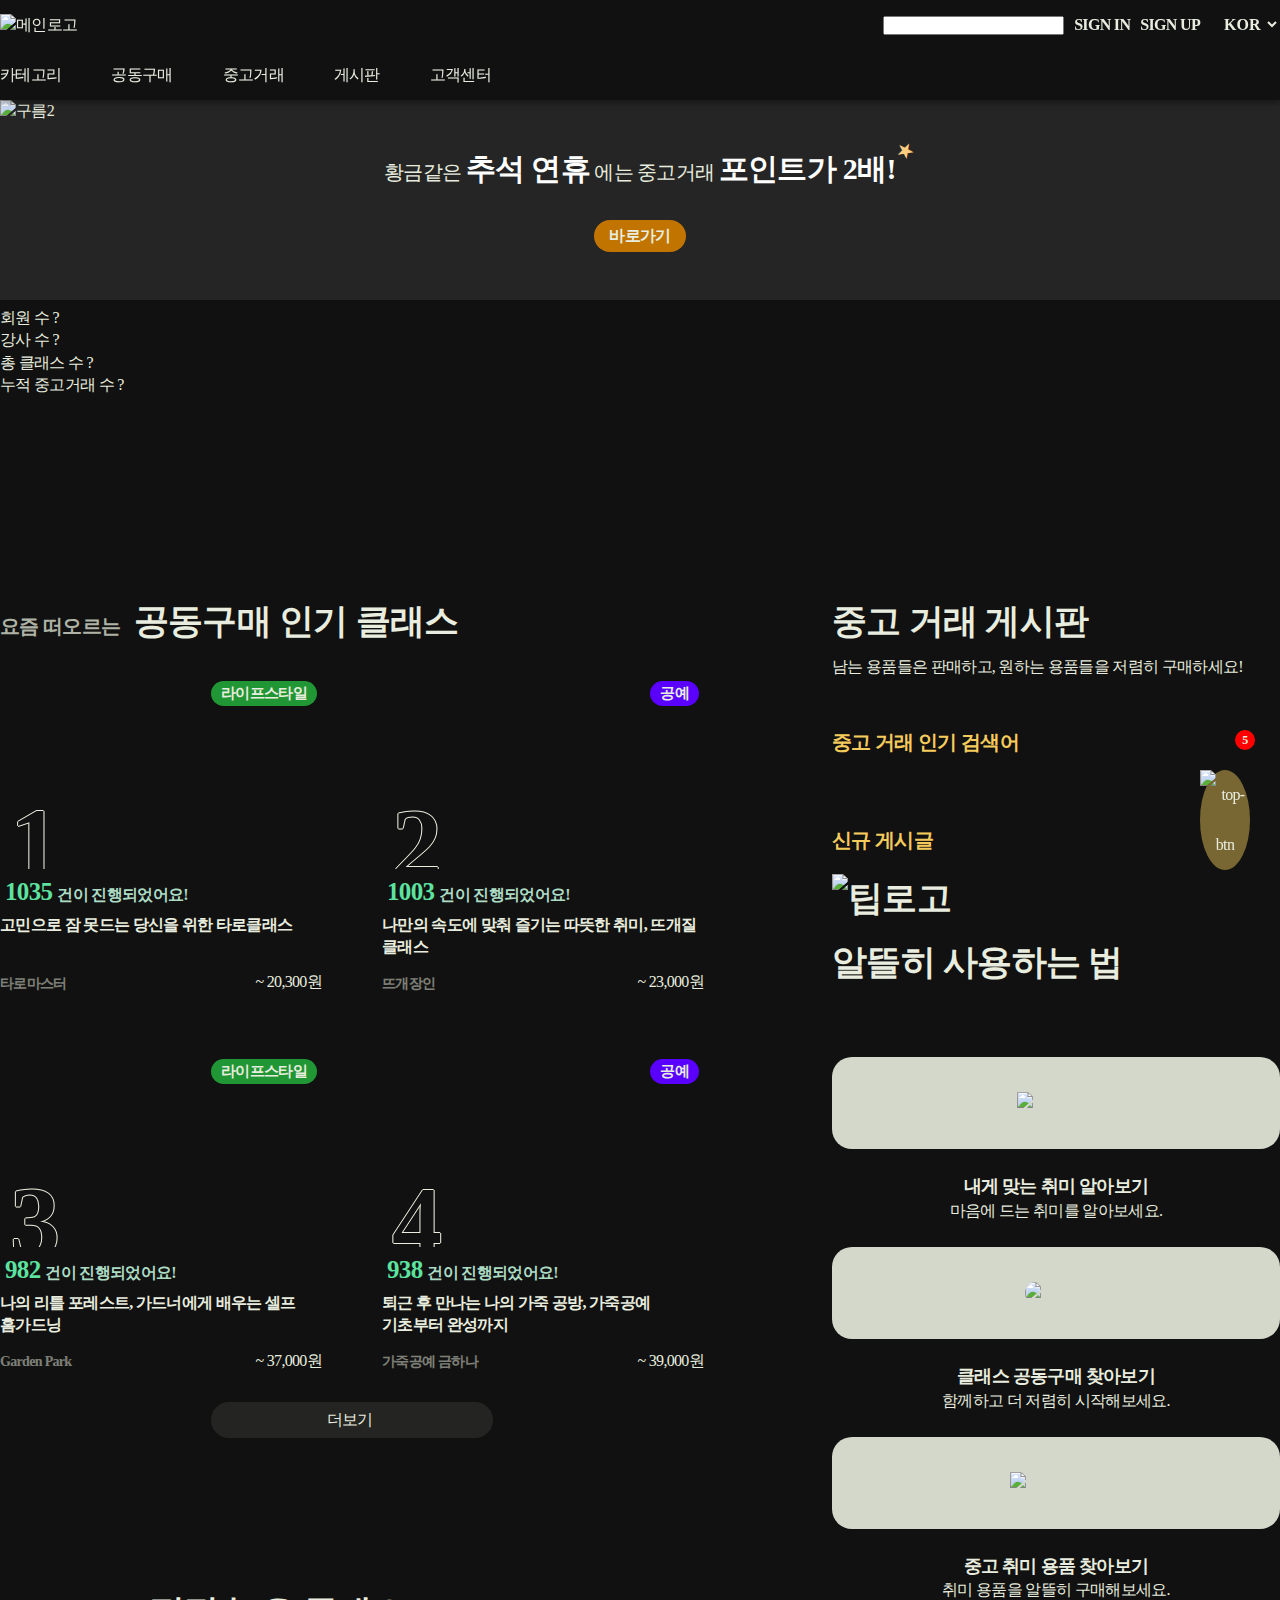
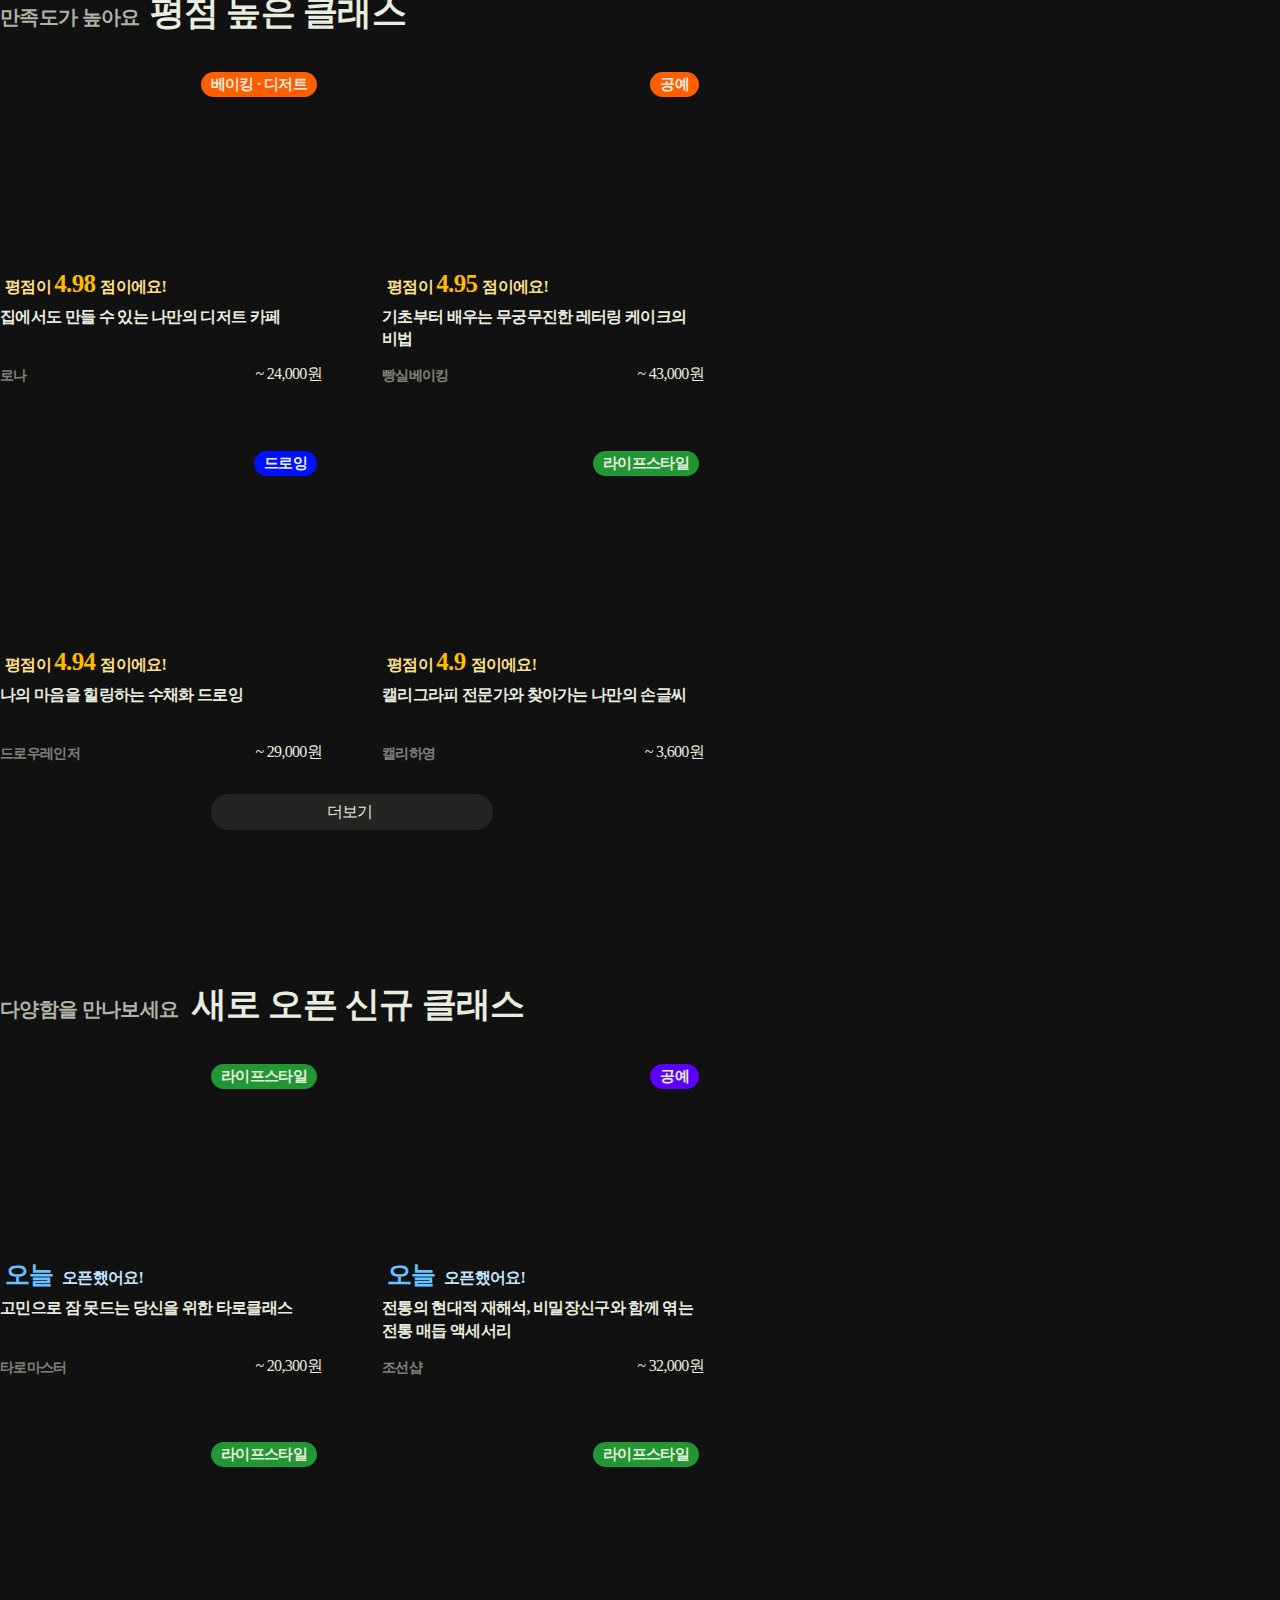
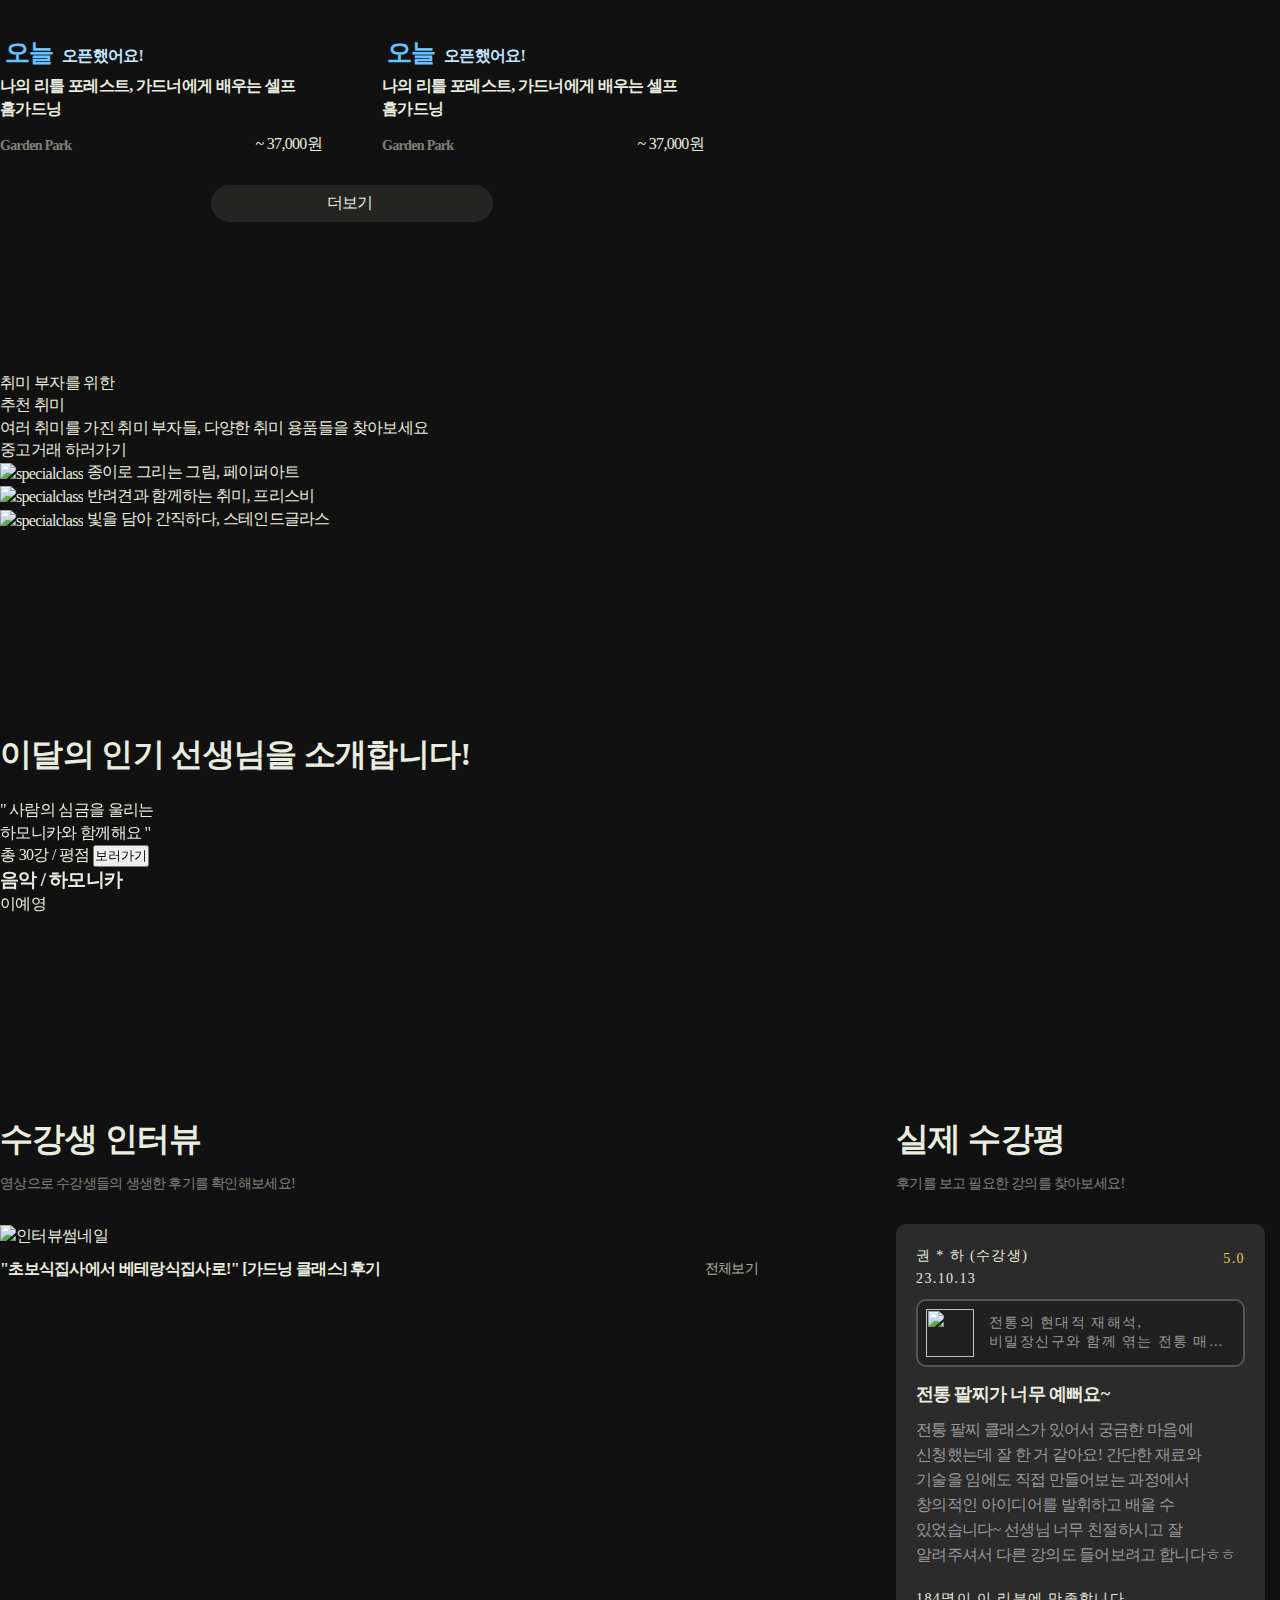
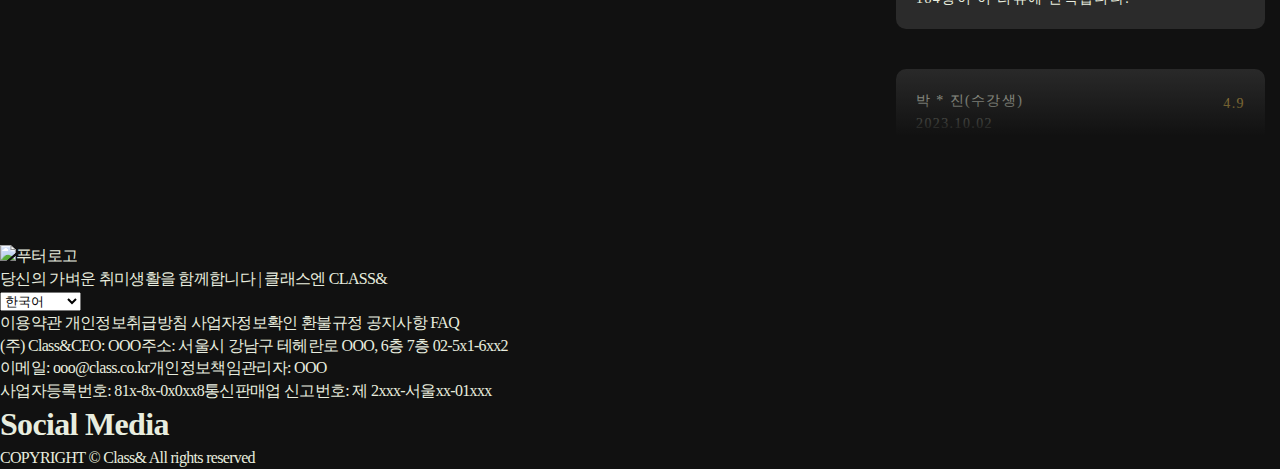
==== commit c5c7954e: "feat: review 수정 및 반응형 완료, 탑버튼 색 변경" ====
--- a/index.html
+++ b/index.html
@@ -138,13 +138,13 @@
           <div class="header-top">
             <a href="index.html" class="logo"><img src="images/Class&.png" alt="메인로고"></a>
             <div class="sign-menu">
-              <!-- <div class="cntr">
+              <div class="cntr">
                 <div class="cntr-innr">
                   <label class="search" for="inpt_search">
                     <input id="inpt_search" type="text" />
                   </label>
                 </div>
-              </div> -->
+              </div>
               <div id="dashboard-section">
                 <div id="username-display"></div>
                 <i class="fa-solid fa-angle-down"></i>
@@ -160,11 +160,30 @@
               </div>
               <i class="fa-solid fa-bars" id="toggle-menu" style="color: #ffffff;"></i>
               <div class="mb-menu">
-              <i class="fa-solid fa-magnifying-glass" style="color: #ffffff;"></i>
               <span id="login-section"><a href="login.html">SIGN IN</a></span>
               <span id="signup-section"><a href="signup.html">SIGN UP</a></span>
-
-            </div> 
+              <div class="mobile-searchbox">
+                <input type="text" class="mb-search-input" placeholder="Search Class,Menu">
+                <span class="mb-searchbox-close">닫기</span>
+                <div class="search-box-back">
+                  <h2>추천 검색어</h2>
+                  <a href="sub.html">공예</a>
+                  <a href="sub.html">베이킹</a>
+                  <a href="sub.html">디저트</a>
+                  <a href="sub.html">선생님</a>
+                  <a href="sub.html">인기 클래스</a>
+                  <a href="sub.html">신규 클래스</a>
+                  <a href="sub.html">리뷰</a>
+                  <a href="sub.html">음악</a>
+                  <a href="sub.html">하모니카</a>
+                  <a href="sub.html">드로잉</a>
+                  <a href="sub.html">운동</a>
+                  <a href="sub.html">사진</a>
+                  <a href="sub.html">영상</a>
+                </div>
+              </div>
+              <i class="fa-solid fa-magnifying-glass" style="color: #ffffff;"></i>
+            </div>
               <div class="header-select">
                 <select name="select" id="header-select">
                   <option value="kor">KOR</option>
@@ -173,7 +192,6 @@
                 </select>
               </div>
             </div>
-
             <div class="header-mb-cate" id="mobile-menu">
               <div class="mb-menu-cate">
               <span class="mb-cate-click"><a href="#">카테고리</a>
@@ -287,28 +305,6 @@
             </ul>
           </div>
         </div>
-          <div class="mobile-searchbox">
-            <input type="text" class="mb-search-input" placeholder="Search Class,Menu">
-            <span class="mb-searchbox-close">Cancle</span>
-            <div class="search-box-back">
-              <h2>추천 검색어</h2>
-                <a href="sub.html">공예</a>
-                <a href="sub.html">베이킹</a>
-                <a href="sub.html">디저트</a>
-                <a href="sub.html">선생님</a>
-                <a href="sub.html">인기 클래스</a>
-                <a href="sub.html">신규 클래스</a>
-                <a href="sub.html">리뷰</a>
-                <a href="sub.html">음악</a>
-                <a href="sub.html">하모니카</a>
-                <a href="sub.html">드로잉</a>
-                <a href="sub.html">운동</a>
-                <a href="sub.html">사진</a>
-                <a href="sub.html">영상</a>
-                <a href="sub.html">중고거래</a>
-                <a href="sub.html">공동구매</a>
-              </div>
-            </div>
       </header>
       <!-- 배너 -->
       <section class="banner">
@@ -759,10 +755,14 @@
             <div class="review-video">
               <img src="images/interview.jpg" alt="인터뷰썸네일">
             </div>
+            <div class="video-title">
+              <p>"초보식집사에서 베테랑식집사로!" [가드닝 클래스] 후기</p>
+              <span class-plus-block>전체보기<i class="fa-solid fa-angle-right"></i></span>
+            </div>
           </div>
           <div class="review-right">
             <div class="review-title">
-            <h1>수강평</h1>
+            <h1>실제 수강평</h1>
             <span>후기를 보고 필요한 강의를 찾아보세요!</span>
           </div>
           <div class="review-list">
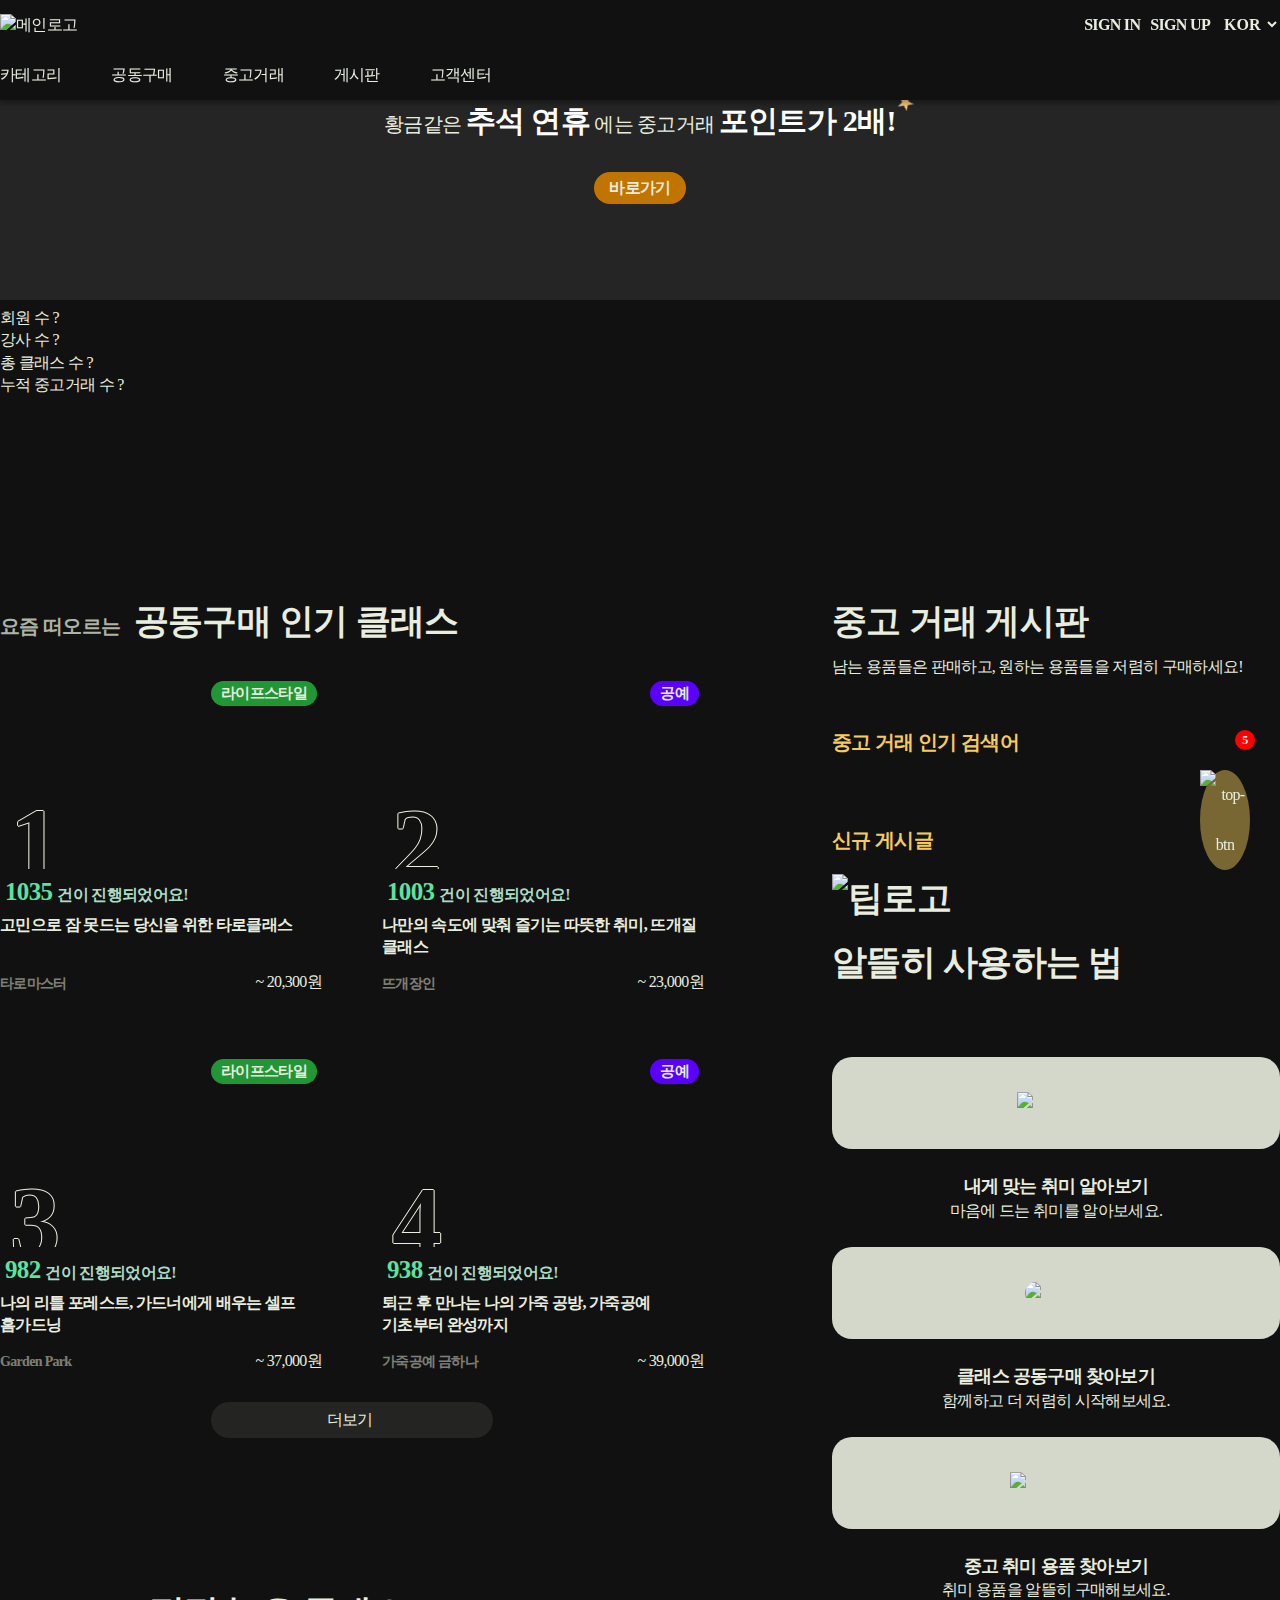
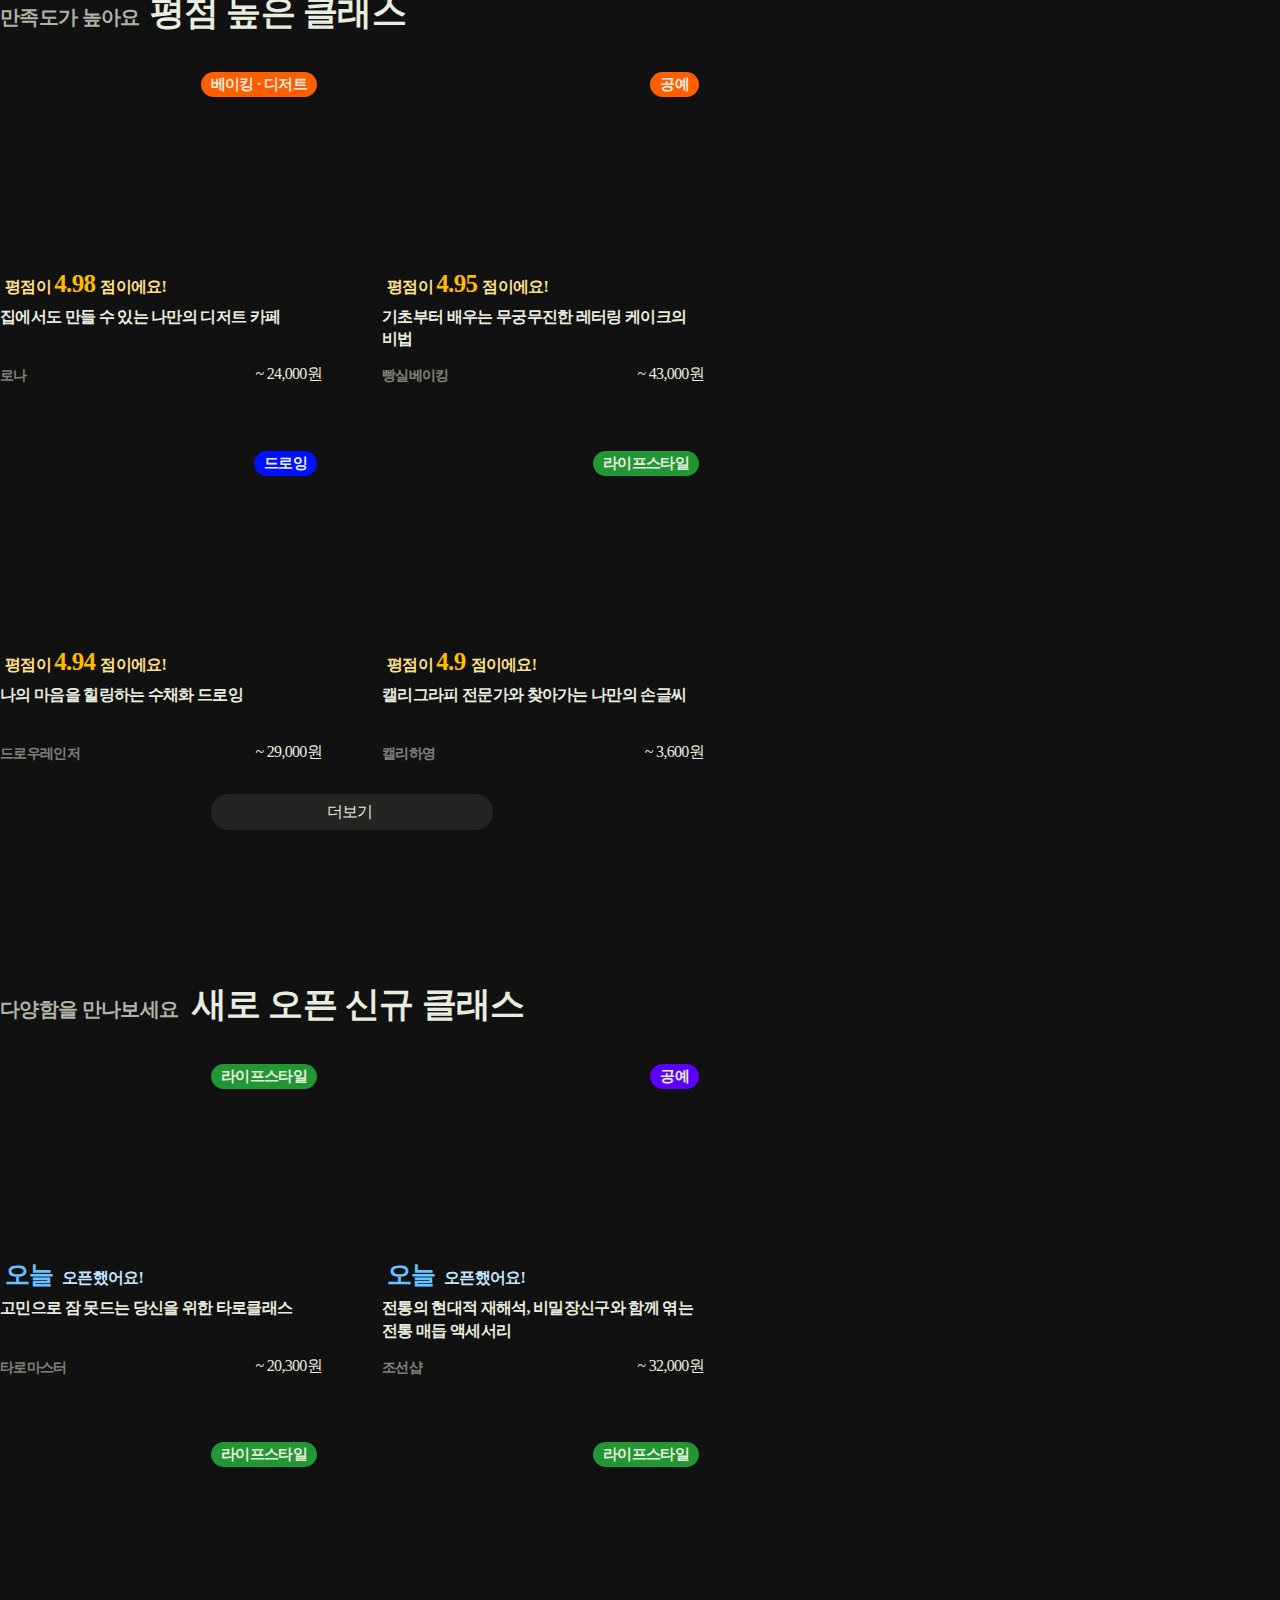
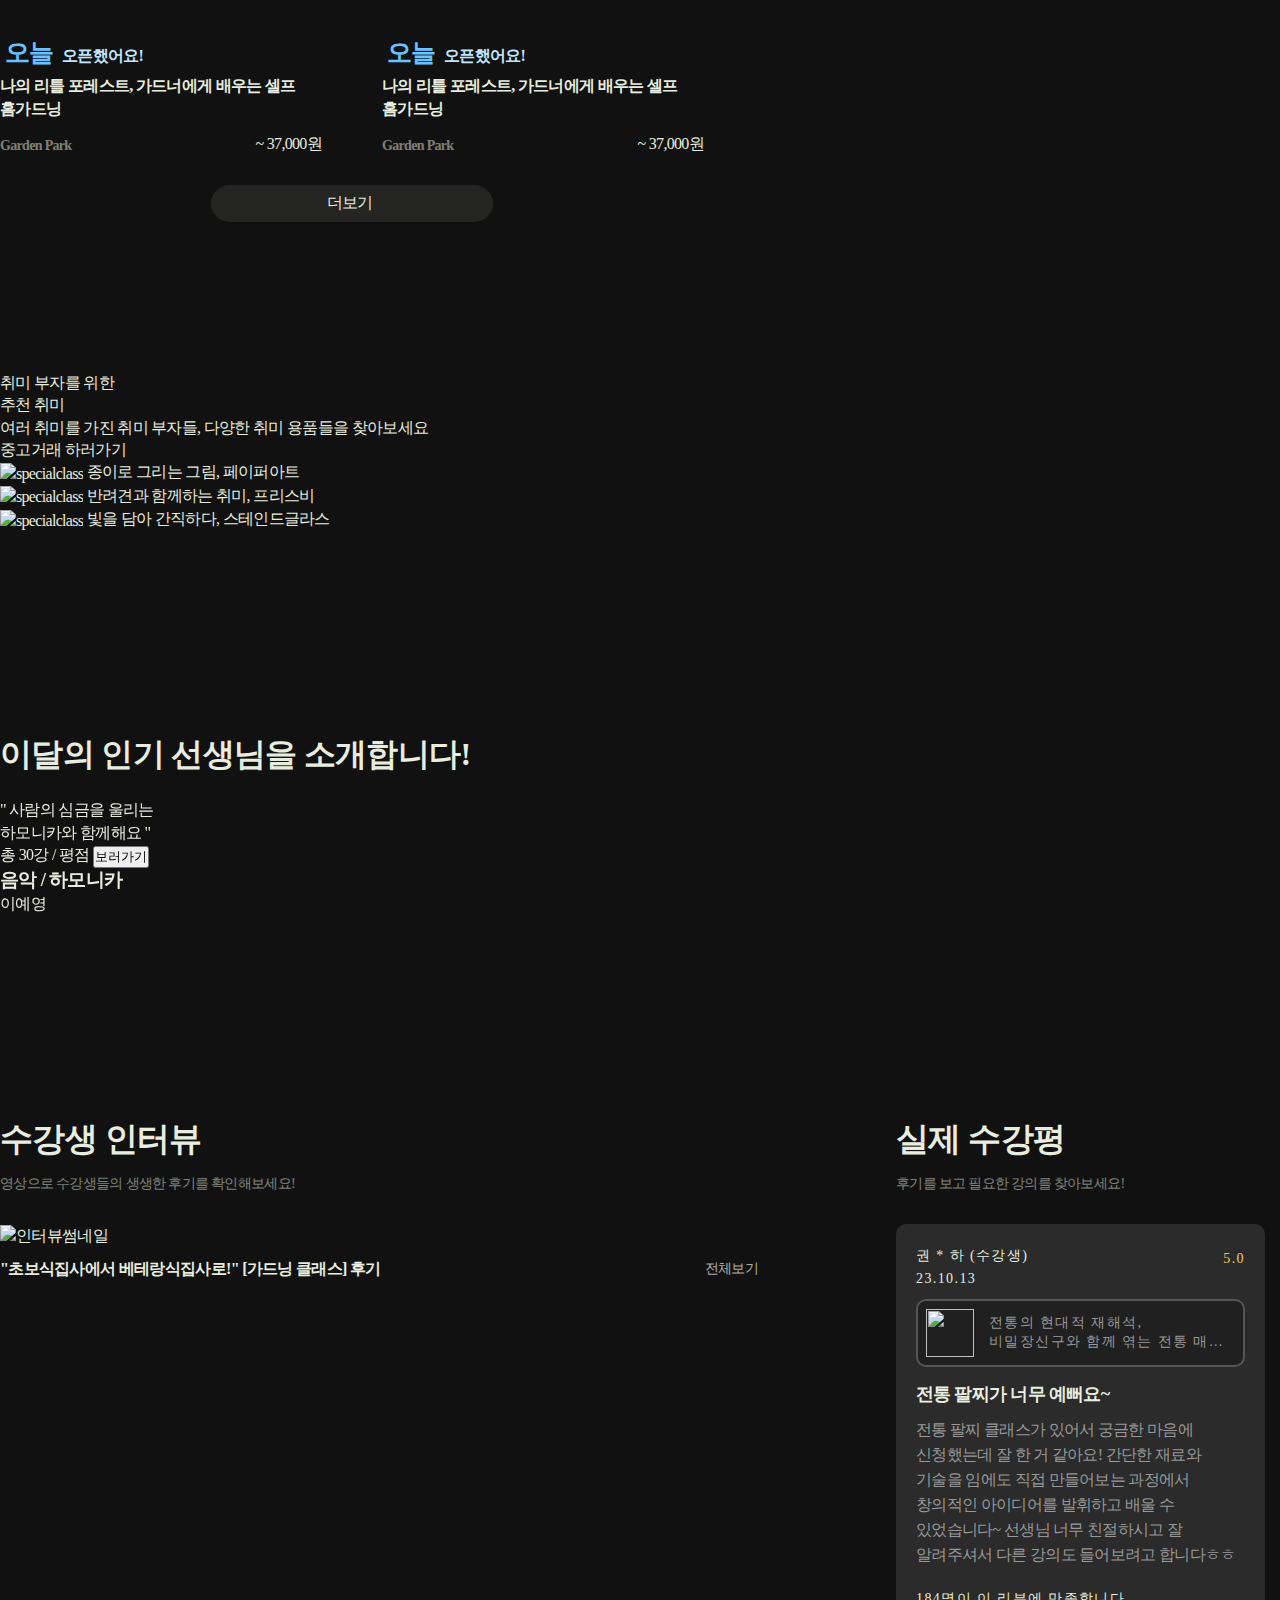
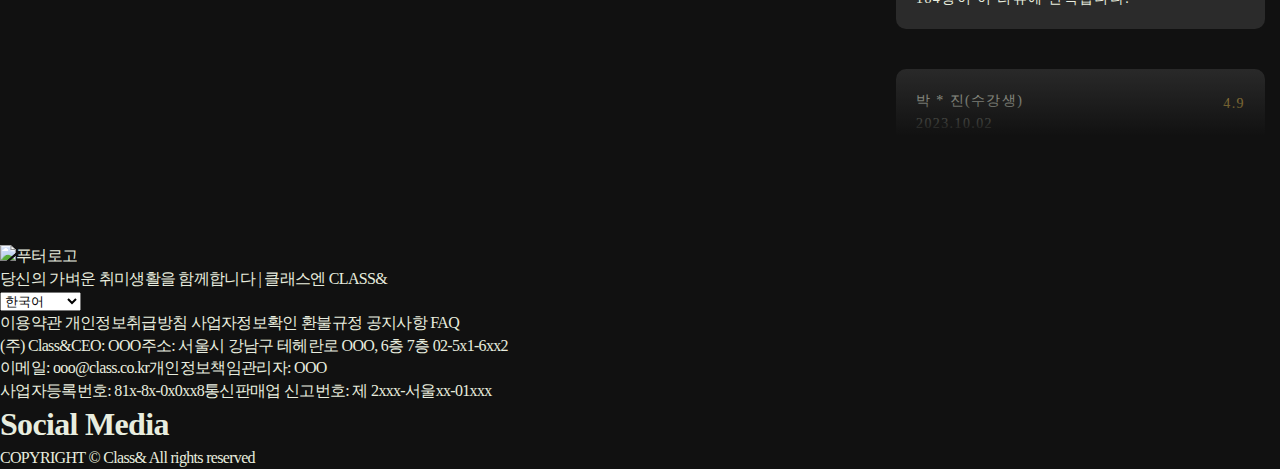
==== commit 8df21056: "Merge pull request #26 from mjeong1219/kmj" ====
--- a/index.html
+++ b/index.html
@@ -138,13 +138,13 @@
           <div class="header-top">
             <a href="index.html" class="logo"><img src="images/Class&.png" alt="메인로고"></a>
             <div class="sign-menu">
-              <div class="cntr">
+              <!-- <div class="cntr">
                 <div class="cntr-innr">
                   <label class="search" for="inpt_search">
                     <input id="inpt_search" type="text" />
                   </label>
                 </div>
-              </div>
+              </div> -->
               <div id="dashboard-section">
                 <div id="username-display"></div>
                 <i class="fa-solid fa-angle-down"></i>
@@ -160,30 +160,11 @@
               </div>
               <i class="fa-solid fa-bars" id="toggle-menu" style="color: #ffffff;"></i>
               <div class="mb-menu">
+              <i class="fa-solid fa-magnifying-glass" style="color: #ffffff;"></i>
               <span id="login-section"><a href="login.html">SIGN IN</a></span>
               <span id="signup-section"><a href="signup.html">SIGN UP</a></span>
-              <div class="mobile-searchbox">
-                <input type="text" class="mb-search-input" placeholder="Search Class,Menu">
-                <span class="mb-searchbox-close">닫기</span>
-                <div class="search-box-back">
-                  <h2>추천 검색어</h2>
-                  <a href="sub.html">공예</a>
-                  <a href="sub.html">베이킹</a>
-                  <a href="sub.html">디저트</a>
-                  <a href="sub.html">선생님</a>
-                  <a href="sub.html">인기 클래스</a>
-                  <a href="sub.html">신규 클래스</a>
-                  <a href="sub.html">리뷰</a>
-                  <a href="sub.html">음악</a>
-                  <a href="sub.html">하모니카</a>
-                  <a href="sub.html">드로잉</a>
-                  <a href="sub.html">운동</a>
-                  <a href="sub.html">사진</a>
-                  <a href="sub.html">영상</a>
-                </div>
-              </div>
-              <i class="fa-solid fa-magnifying-glass" style="color: #ffffff;"></i>
-            </div>
+
+            </div> 
               <div class="header-select">
                 <select name="select" id="header-select">
                   <option value="kor">KOR</option>
@@ -192,6 +173,7 @@
                 </select>
               </div>
             </div>
+
             <div class="header-mb-cate" id="mobile-menu">
               <div class="mb-menu-cate">
               <span class="mb-cate-click"><a href="#">카테고리</a>
@@ -305,42 +287,71 @@
             </ul>
           </div>
         </div>
+          <div class="mobile-searchbox">
+            <input type="text" class="mb-search-input" placeholder="Search Class,Menu">
+            <span class="mb-searchbox-close">Cancle</span>
+            <div class="search-box-back">
+              <h2>추천 검색어</h2>
+                <a href="sub.html">공예</a>
+                <a href="sub.html">베이킹</a>
+                <a href="sub.html">디저트</a>
+                <a href="sub.html">선생님</a>
+                <a href="sub.html">인기 클래스</a>
+                <a href="sub.html">신규 클래스</a>
+                <br>
+                <a href="sub.html">리뷰</a>
+                <a href="sub.html">음악</a>
+                <a href="sub.html">하모니카</a>
+                <a href="sub.html">드로잉</a>
+                <a href="sub.html">운동</a>
+                <br>
+                <a href="sub.html">사진</a>
+                <a href="sub.html">영상</a>
+                <a href="sub.html">중고거래</a>
+                <a href="sub.html">공동구매</a>
+              </div>
+            </div>
       </header>
       <!-- 배너 -->
       <section class="banner">
-        <div class="banner-wrap">
-          <div class="inner">
+        <!-- <div class="banner-wrap">
+          <div class="inner"> -->
             <!-- Swiper -->
             <div class="swiper sw-banner">
               <div class="swiper-wrapper">
                 <div class="swiper-slide banner1">
+                  <div class="inner">
                     <img src="images/banner-img1.png" alt="">
                     <div class="banner-txt">
                       <p>황금같은 <span>추석 연휴</span> 에는 중고거래 <span>포인트가 2배!</span></p>
                       <a href="#">바로가기</a>
                     </div>
                     <img src="images/banner-img2.png" alt="">
-                    <img src="images/banner-img2.png" alt="구름2" class="banner-slide-img2">
+                  </div>
                 </div>
                 <div class="swiper-slide banner2">
+                  <div class="inner">
                     <div class="banner-txt">
                       <p><span>첫 공동구매</span> 시 <br><span><b>30%</b> 쿠폰 증정</span></p>
-                      <a href="#">바로가기</a>
+                      <!-- <a href="#">바로가기</a> -->
                     </div>
                     <img src="images/banner-img3.png" alt="">
+                  </div>
                 </div>
                 <div class="swiper-slide banner3">
+                  <div class="inner">
                     <img src="images/banner-img4.png" alt="">
-                  <div class="banner-txt">
-                    <span>Class3 패키지로 시작해요!</span>
-                    <p>개별구매 클래스를 3가지 골라 담아 저렴한 가격에 만나보세요</p>
+                    <div class="banner-txt">
+                      <span>Class3 패키지로 시작해요!</span>
+                      <p>개별구매 클래스를 3가지 골라 담아 저렴한 가격에 만나보세요</p>
+                    </div>
                   </div>
                 </div>
               </div>
               <div class="swiper-pagination"></div>
             </div>
-          </div>
-        </div>
+          <!-- </div>
+        </div> -->
       </section>
       <!-- 클래스 카운트-->
       <section class="counting">
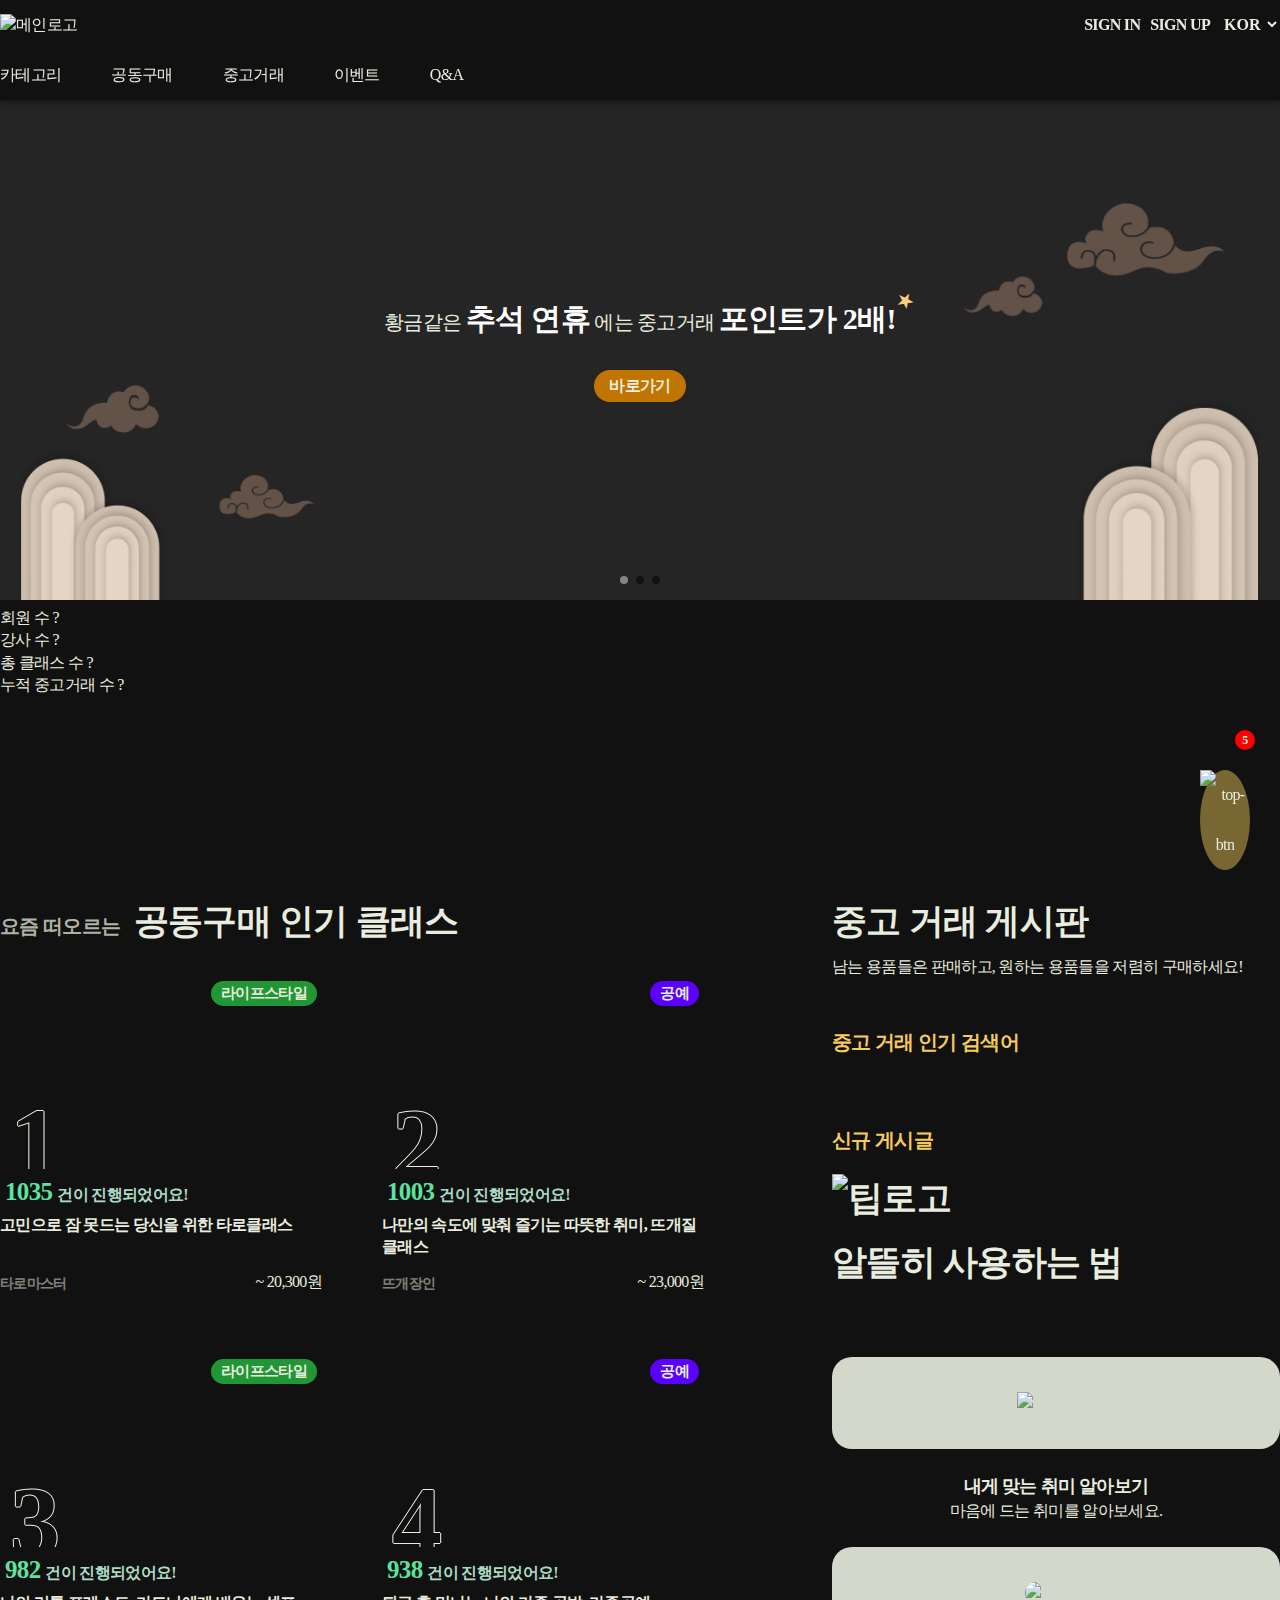
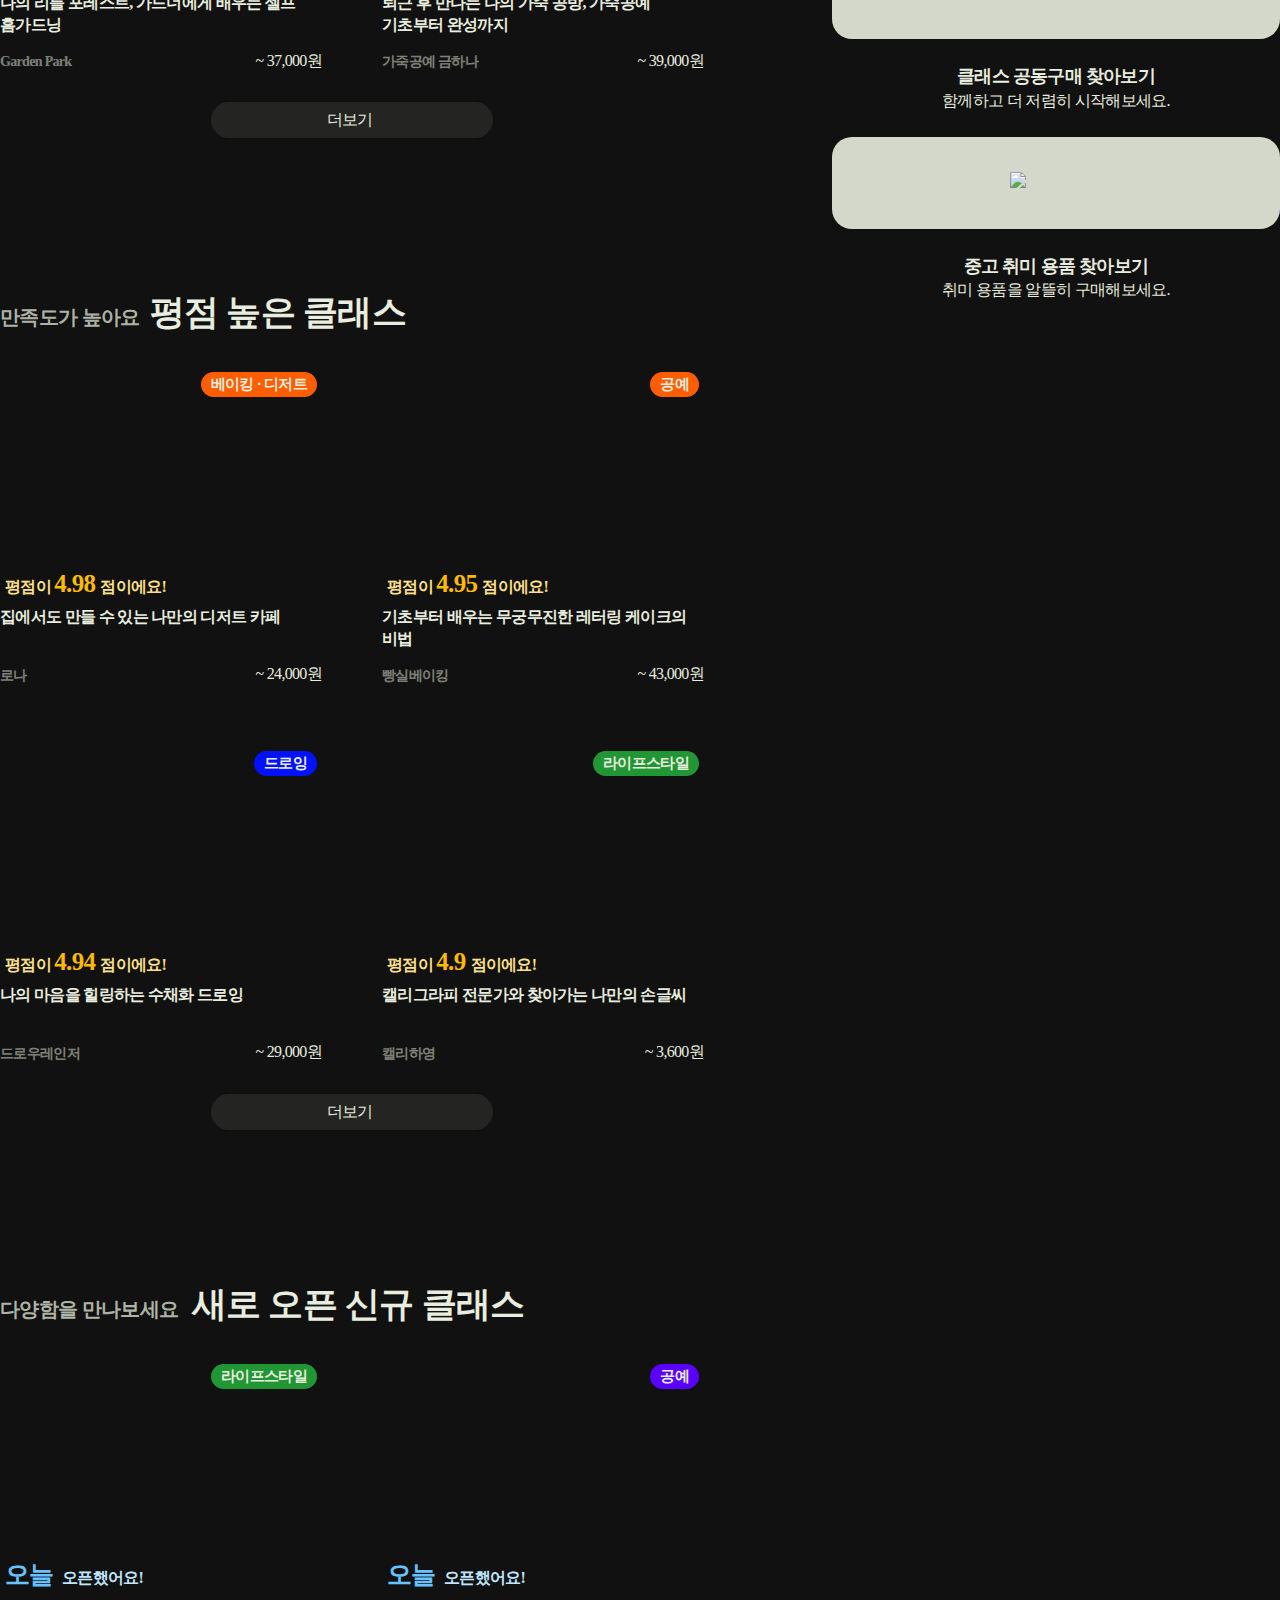
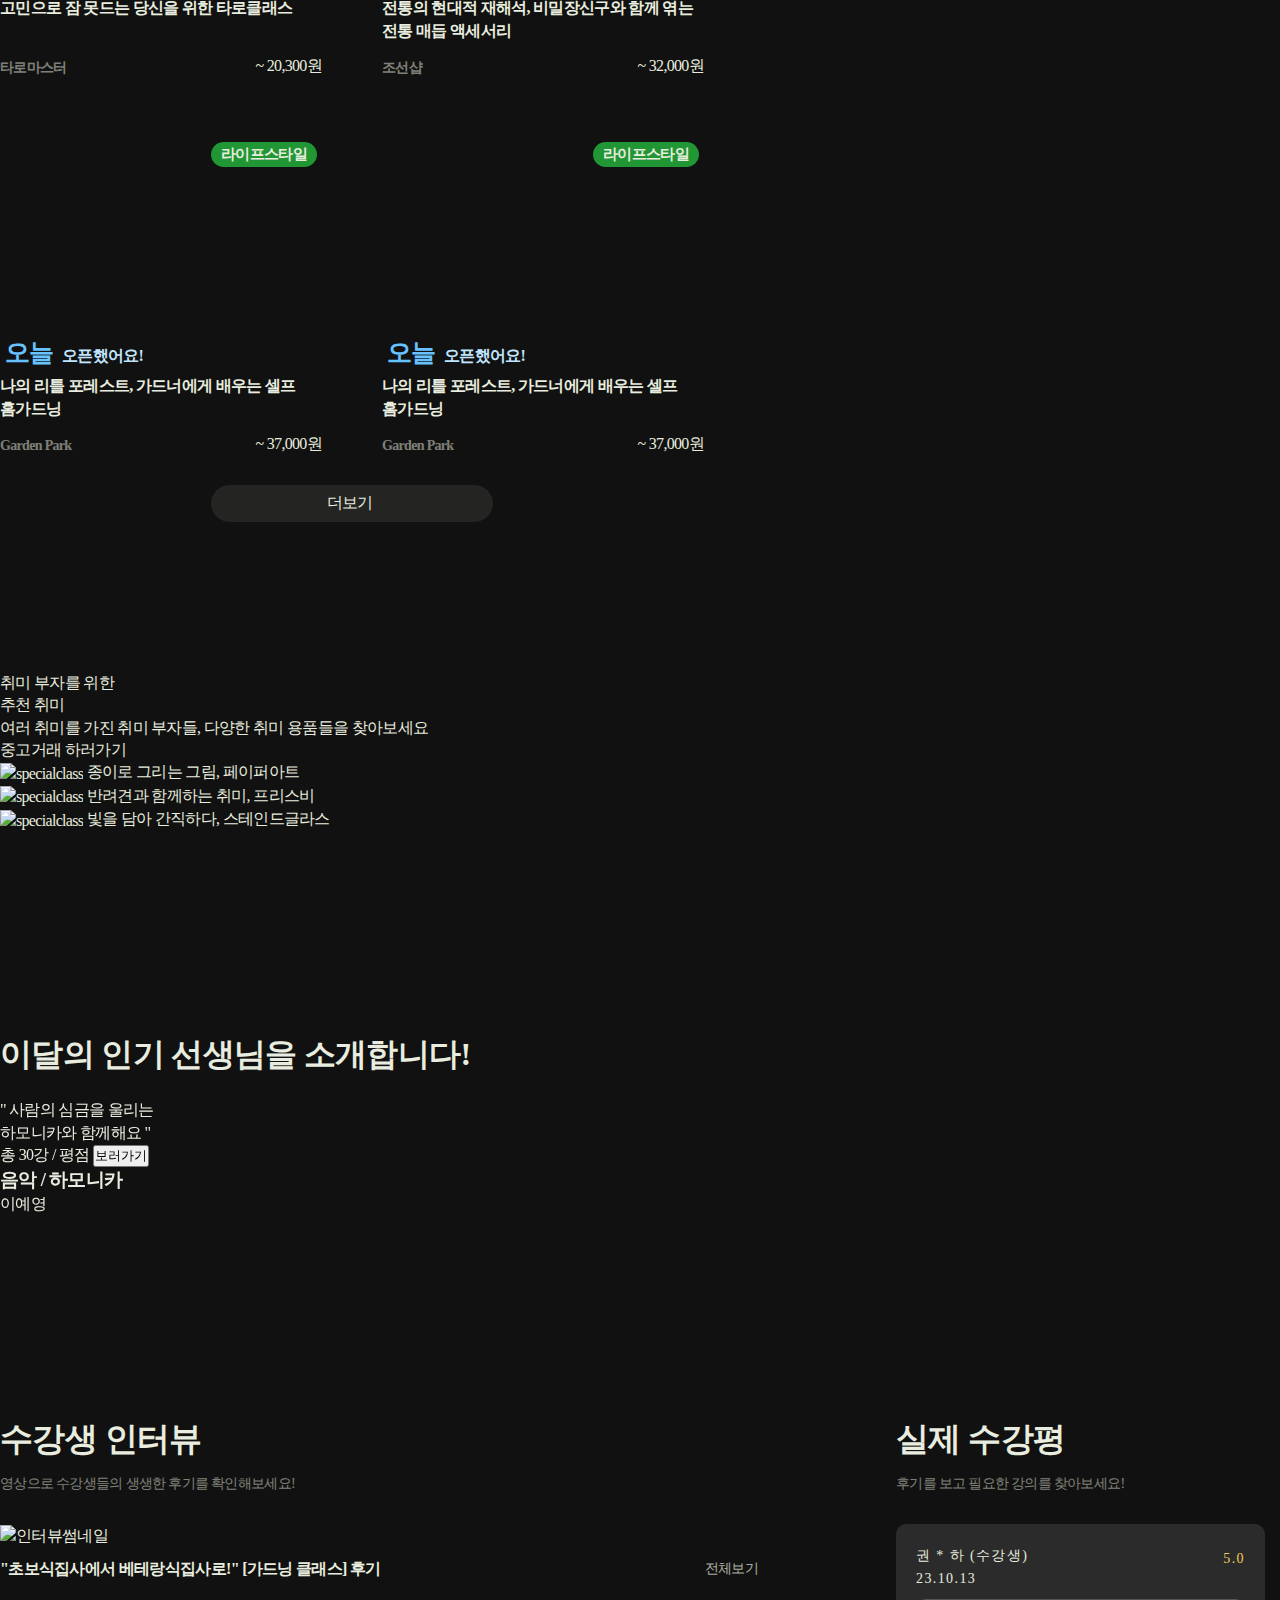
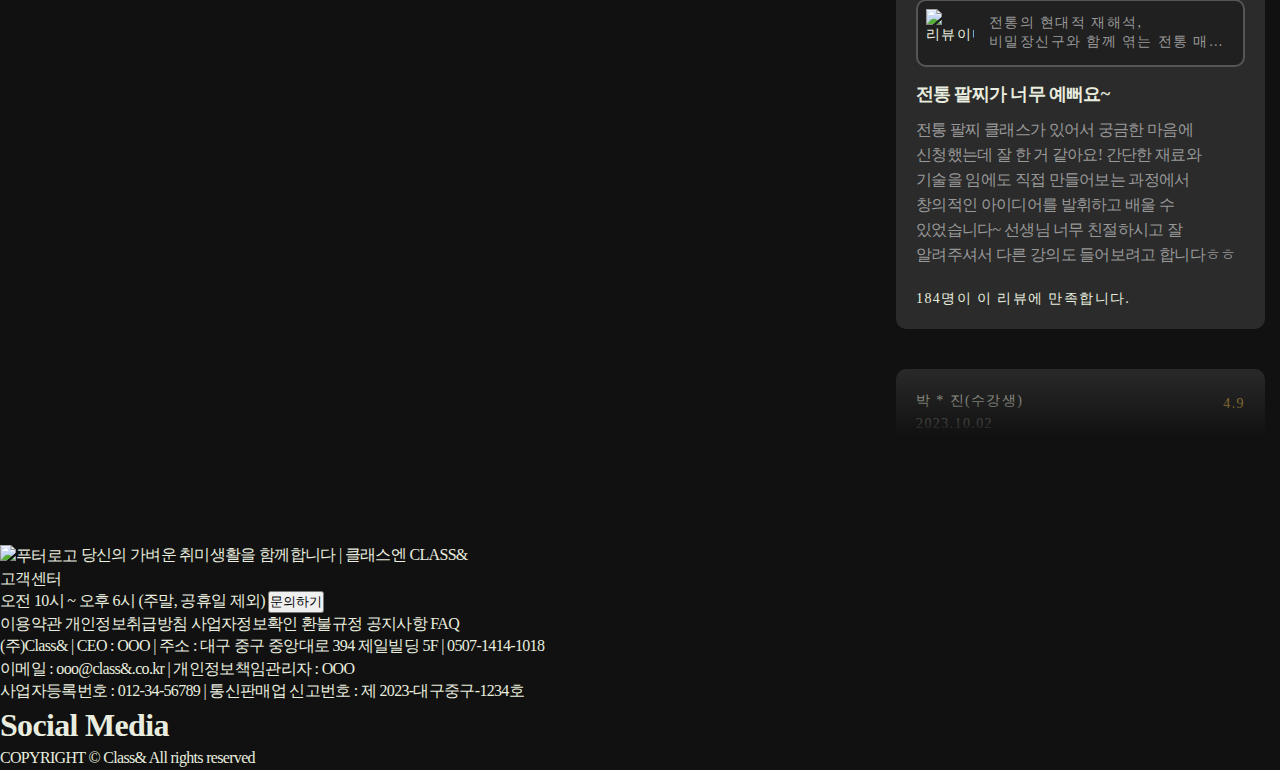
==== commit e47638ab: "Merge pull request #32 from jaebin0719/pjb" ====
--- a/index.html
+++ b/index.html
@@ -137,14 +137,9 @@
         <div class="inner">
           <div class="header-top">
             <a href="index.html" class="logo"><img src="images/Class&.png" alt="메인로고"></a>
-            <div class="sign-menu">
-              <!-- <div class="cntr">
-                <div class="cntr-innr">
-                  <label class="search" for="inpt_search">
-                    <input id="inpt_search" type="text" />
-                  </label>
-                </div>
-              </div> -->
+            <div class="sign-menu">              
+              <i class="fa-solid fa-bars" id="toggle-menu" style="color: #e8eddf;"></i>            
+              <i class="fa-solid fa-magnifying-glass" style="color: #e8eddf;"></i>
               <div id="dashboard-section">
                 <div id="username-display"></div>
                 <i class="fa-solid fa-angle-down"></i>
@@ -158,13 +153,8 @@
                   <a href="#" id="logout-button">로그아웃</a>
                 </div>
               </div>
-              <i class="fa-solid fa-bars" id="toggle-menu" style="color: #ffffff;"></i>
-              <div class="mb-menu">
-              <i class="fa-solid fa-magnifying-glass" style="color: #ffffff;"></i>
               <span id="login-section"><a href="login.html">SIGN IN</a></span>
               <span id="signup-section"><a href="signup.html">SIGN UP</a></span>
-
-            </div> 
               <div class="header-select">
                 <select name="select" id="header-select">
                   <option value="kor">KOR</option>
@@ -173,7 +163,6 @@
                 </select>
               </div>
             </div>
-
             <div class="header-mb-cate" id="mobile-menu">
               <div class="mb-menu-cate">
               <span class="mb-cate-click"><a href="#">카테고리</a>
@@ -282,8 +271,8 @@
               </div>
               <li><a href="group.html">공동구매</a></li>
               <li><a href="#">중고거래</a></li>
-              <li><a href="#">게시판</a></li>
-              <li><a href="#">고객센터</a></li>
+              <li><a href="#">이벤트</a></li>
+              <li><a href="#">Q&A</a></li>
             </ul>
           </div>
         </div>
@@ -295,6 +284,7 @@
                 <a href="sub.html">공예</a>
                 <a href="sub.html">베이킹</a>
                 <a href="sub.html">디저트</a>
+                <a href="sub.html">뜨개질</a>
                 <a href="sub.html">선생님</a>
                 <a href="sub.html">인기 클래스</a>
                 <a href="sub.html">신규 클래스</a>
@@ -321,7 +311,7 @@
               <div class="swiper-wrapper">
                 <div class="swiper-slide banner1">
                   <div class="inner">
-                    <img src="images/banner-img1.png" alt="">
+                    <img src="images/banner-img1.png" alt="배너이미지1">
                     <div class="banner-txt">
                       <p>황금같은 <span>추석 연휴</span> 에는 중고거래 <span>포인트가 2배!</span></p>
                       <a href="#">바로가기</a>
@@ -335,12 +325,12 @@
                       <p><span>첫 공동구매</span> 시 <br><span><b>30%</b> 쿠폰 증정</span></p>
                       <!-- <a href="#">바로가기</a> -->
                     </div>
-                    <img src="images/banner-img3.png" alt="">
+                    <img src="images/banner-img3.png" alt="배너이미지3">
                   </div>
                 </div>
                 <div class="swiper-slide banner3">
                   <div class="inner">
-                    <img src="images/banner-img4.png" alt="">
+                    <img src="images/banner-img4.png" alt="배너이미지4">
                     <div class="banner-txt">
                       <span>Class3 패키지로 시작해요!</span>
                       <p>개별구매 클래스를 3가지 골라 담아 저렴한 가격에 만나보세요</p>
@@ -782,8 +772,8 @@
                 권 * 하 (수강생)
                 <br>23.10.13
                 <p><i class="fa-solid fa-star"></i> 5.0</p>
-                <a href="detail.html" class="review-class">
-                  <img src="images/newclass-acc.jpg" alt="">
+                <a href="sub.html" class="review-class">
+                  <img src="images/newclass-acc.jpg" alt="리뷰이미지">
                   <p>전통의 현대적 재해석, 비밀장신구와 함께 엮는 전통 매듭 액세서리</p>
                 </a>
               </span>
@@ -792,35 +782,44 @@
                 간단한 재료와 기술을 임에도 직접 만들어보는 과정에서 창의적인 아이디어를 발휘하고 배울 수 있었습니다~
                 선생님 너무 친절하시고 잘 알려주셔서 다른 강의도 들어보려고 합니다ㅎㅎ
               </p>
-              <span><i class="fa-regular fa-thumbs-up"></i> 184명이 이 리뷰에 만족합니다.</span>
+              <span>
+                <i class="fa-regular fa-thumbs-up" id="thumbs-up-icon1"></i>
+                <span id="like-count1">184</span>명이 이 리뷰에 만족합니다.
+              </span>
           </div>
           <div class="review-txt">
               <span>
                 박 * 진(수강생)
                 <br>2023.10.02
                 <p><i class="fa-solid fa-star"></i> 4.9</p>
-                <a href="detail.html" class="review-class">
-                  <img src="images/review-img.jpg" alt="">
+                <a href="sub.html" class="review-class">
+                  <img src="images/review-img.jpg" alt="리뷰이미지">
                   <p>초보 탈출! 사진과 카메라 기초부터 제대로 배우는 클래스</p>
                 </a>
               </span>
               <h2 class="reviewtxt">진짜 카메라 초보탈출 했어요!</h2>
               <p class="reviewtxt">사진에 관심이 가서 사진 클래스를 들었는데 정말 최고였어요~ 카메라 렌즈를 통해 보여지는 세계의 아름다움을 발견하고, 그 아름다움을 담아내는 방법을 배우며 창의적인 사고를 기를 수 있었던 시간이었습니다ㅎㅎ 촬영하는 동안에는 자연스럽게 창의적인 아이디어가 떠오르고, 다양한 각도와 조명을 활용하여 독특한 작품을 만들어낼 수 있었어요. JDZ선생님 너무 친절히 잘 알려주세요~</p>
-              <span><i class="fa-regular fa-thumbs-up"></i> 257명이 이 리뷰에 만족합니다.</span>
+              <span>
+                <i class="fa-regular fa-thumbs-up" id="thumbs-up-icon2"></i>
+                <span id="like-count2">257</span>명이 이 리뷰에 만족합니다.
+              </span>
           </div>
           <div class="review-txt">
               <span>
                 김 * 현(수강생)
                 <br>2023.09.27
                 <p><i class="fa-solid fa-star"></i> 5.0</p>
-                <a href="detail.html" class="review-class">
-                  <img src="images/dlclass-baking2.jpg" alt="">
+                <a href="sub.html" class="review-class">
+                  <img src="images/dlclass-baking2.jpg" alt="리뷰이미지">
                   <p>초보자도 누구나 집에서 쉽게 귀여운 머랭쿠키 만들기</p>
                 </a>
               </span>
               <h2 class="reviewtxt">집에서도 머랭쿠키를 만들 수 있어 좋았습니다.</h2>
               <p class="reviewtxt">최근에 베이킹에 푹 빠져서 베이킹 클래스를 들었는데 집에서도 이렇게 잘 만들게 될 지 몰랐습니다ㅎㅎ 강의를 그대로 따라했는데 머랭쿠키가 맛도 좋고 이쁘게 잘 나와서 다음 강의도 듣고 싶네요!</p>
-              <span><i class="fa-regular fa-thumbs-up"></i> 207명이 이 리뷰에 만족합니다.</span>
+              <span>
+                <i class="fa-regular fa-thumbs-up" id="thumbs-up-icon3"></i>
+                <span id="like-count3">207</span>명이 이 리뷰에 만족합니다.
+              </span>
           </div>
         </div>
           </div>
@@ -832,14 +831,11 @@
         <div class="inner">
           <div class="footer-left">
             <img src="images/Class&.png" alt="푸터로고" class="footer-logo">
-            <br>
             <span>당신의 가벼운 취미생활을 함께합니다 | 클래스엔 CLASS&</span>
-            <div class="footer-selector"> 
-              <select id="language-select" name="language">
-                <option value="kor">한국어</option>
-                <option value="eng">ENGLISH</option>
-                <option value="jap">日本語</option>
-              </select>
+            <div class="footer-inq"> 
+              <p>고객센터</p>
+              <span>오전 10시 ~ 오후 6시 (주말, 공휴일 제외)</span>
+              <button>문의하기</button>
             </div>
           </div>
           <div class="footer-center">
@@ -853,11 +849,11 @@
             </div>
             <div class="footer-copy">
               <p>
-              (주) Class&CEO: OOO주소: 서울시 강남구 테헤란로 OOO, 6층 7층 02-5x1-6xx2
+              (주)Class& | CEO : OOO | 주소 : 대구 중구 중앙대로 394 제일빌딩 5F | 0507-1414-1018
               <br>
-              이메일: ooo@class.co.kr개인정보책임관리자: OOO
+              이메일 : ooo@class&.co.kr | 개인정보책임관리자 : OOO
               <br>
-              사업자등록번호: 81x-8x-0x0xx8통신판매업 신고번호: 제 2xxx-서울xx-01xxx
+              사업자등록번호 : 012-34-56789 | 통신판매업 신고번호 : 제 2023-대구중구-1234호
               </p>
             </div>
           </div>
@@ -880,7 +876,7 @@
               <li><a href="group.html"><i class="fa-solid fa-people-group" style="color: #ffffff;"></i>공동구매</a></li>
               <li><a href="#"><i class="fa-solid fa-gift" style="color: #ffffff;"></i>중고거래</a></li>
               <li><a href="sub.html"><i class="fa-solid fa-graduation-cap" style="color: #ffffff;"></i>클래스</a></li>
-              <li><a href="group.html"><i class="fa-regular fa-clipboard" style="color: #ffffff;"></i>게시판</a></li>
+              <li><a href="group.html"><i class="fa-regular fa-clipboard" style="color: #ffffff;"></i>이벤트</a></li>
               <li><a href="login.html"><i class="fa-regular fa-address-card" style="color: #ffffff;"></i>
                 마이페이지</a></li>
             </ul>
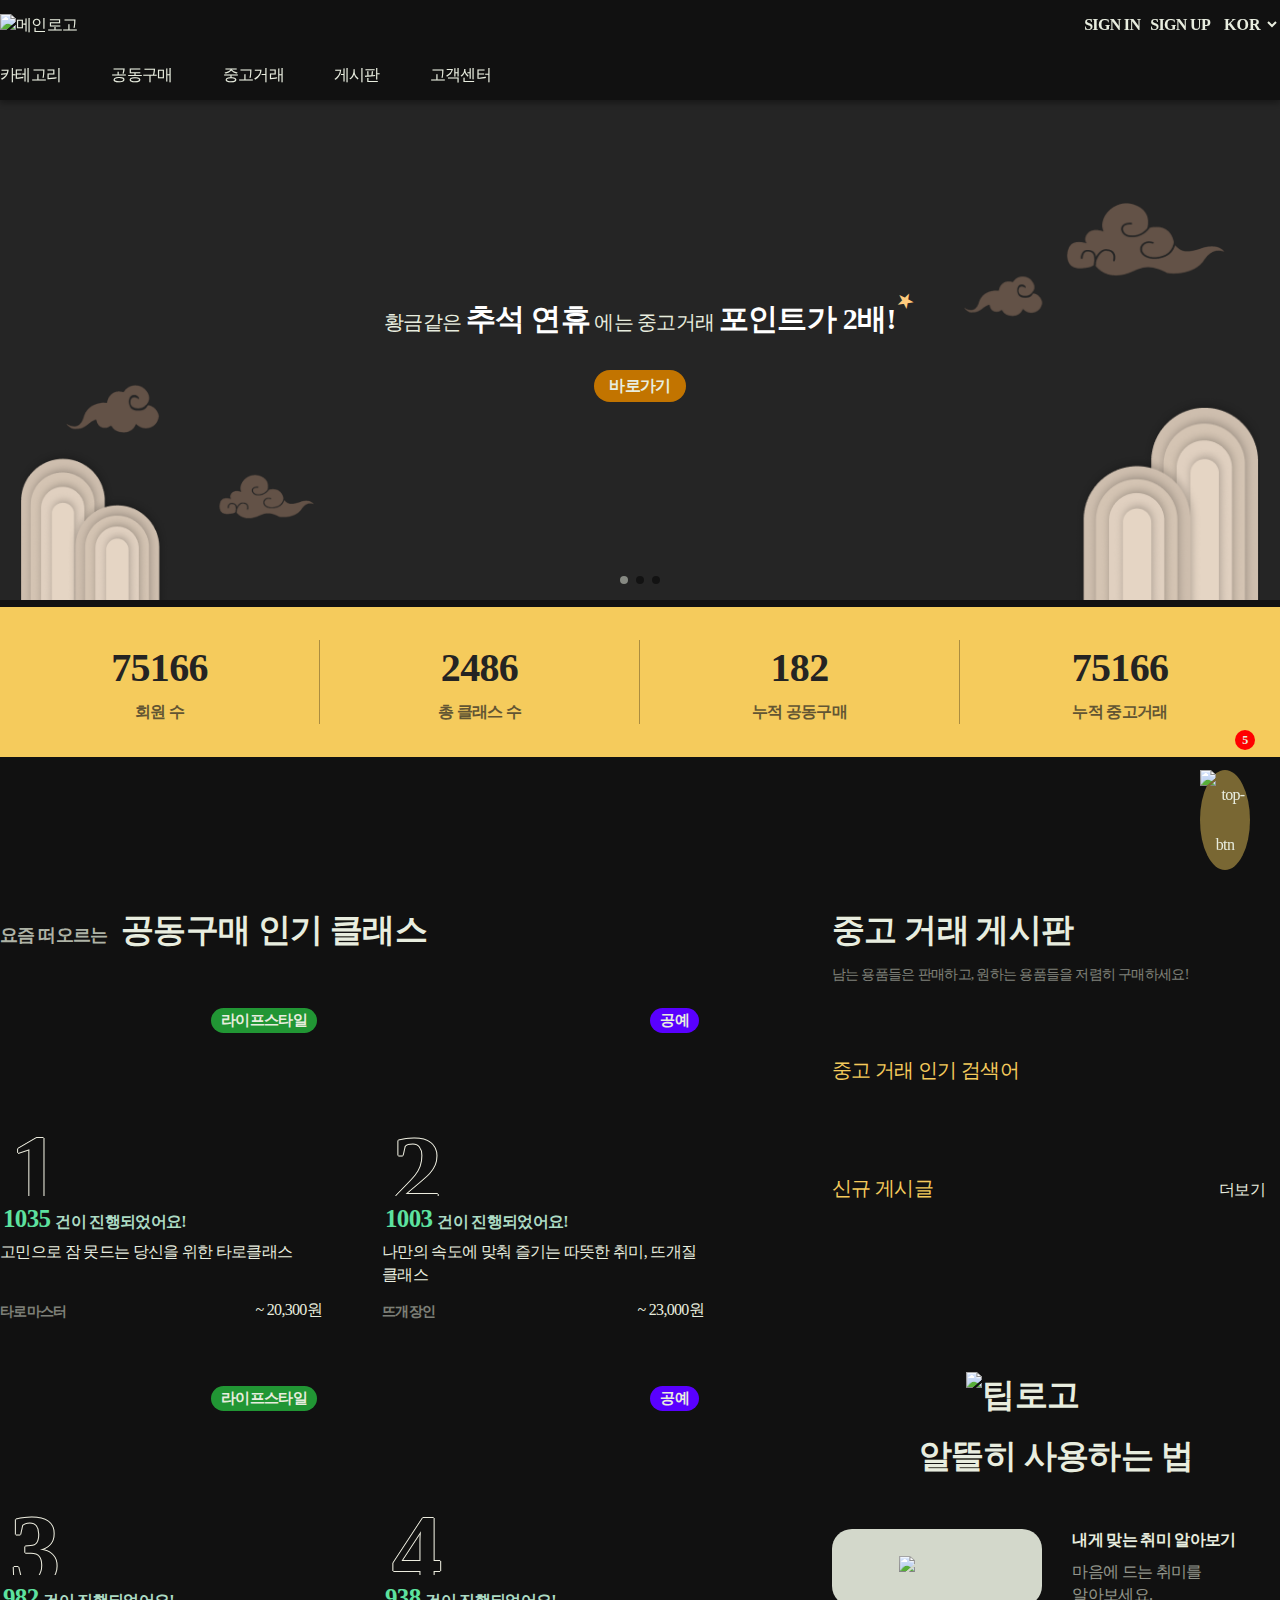
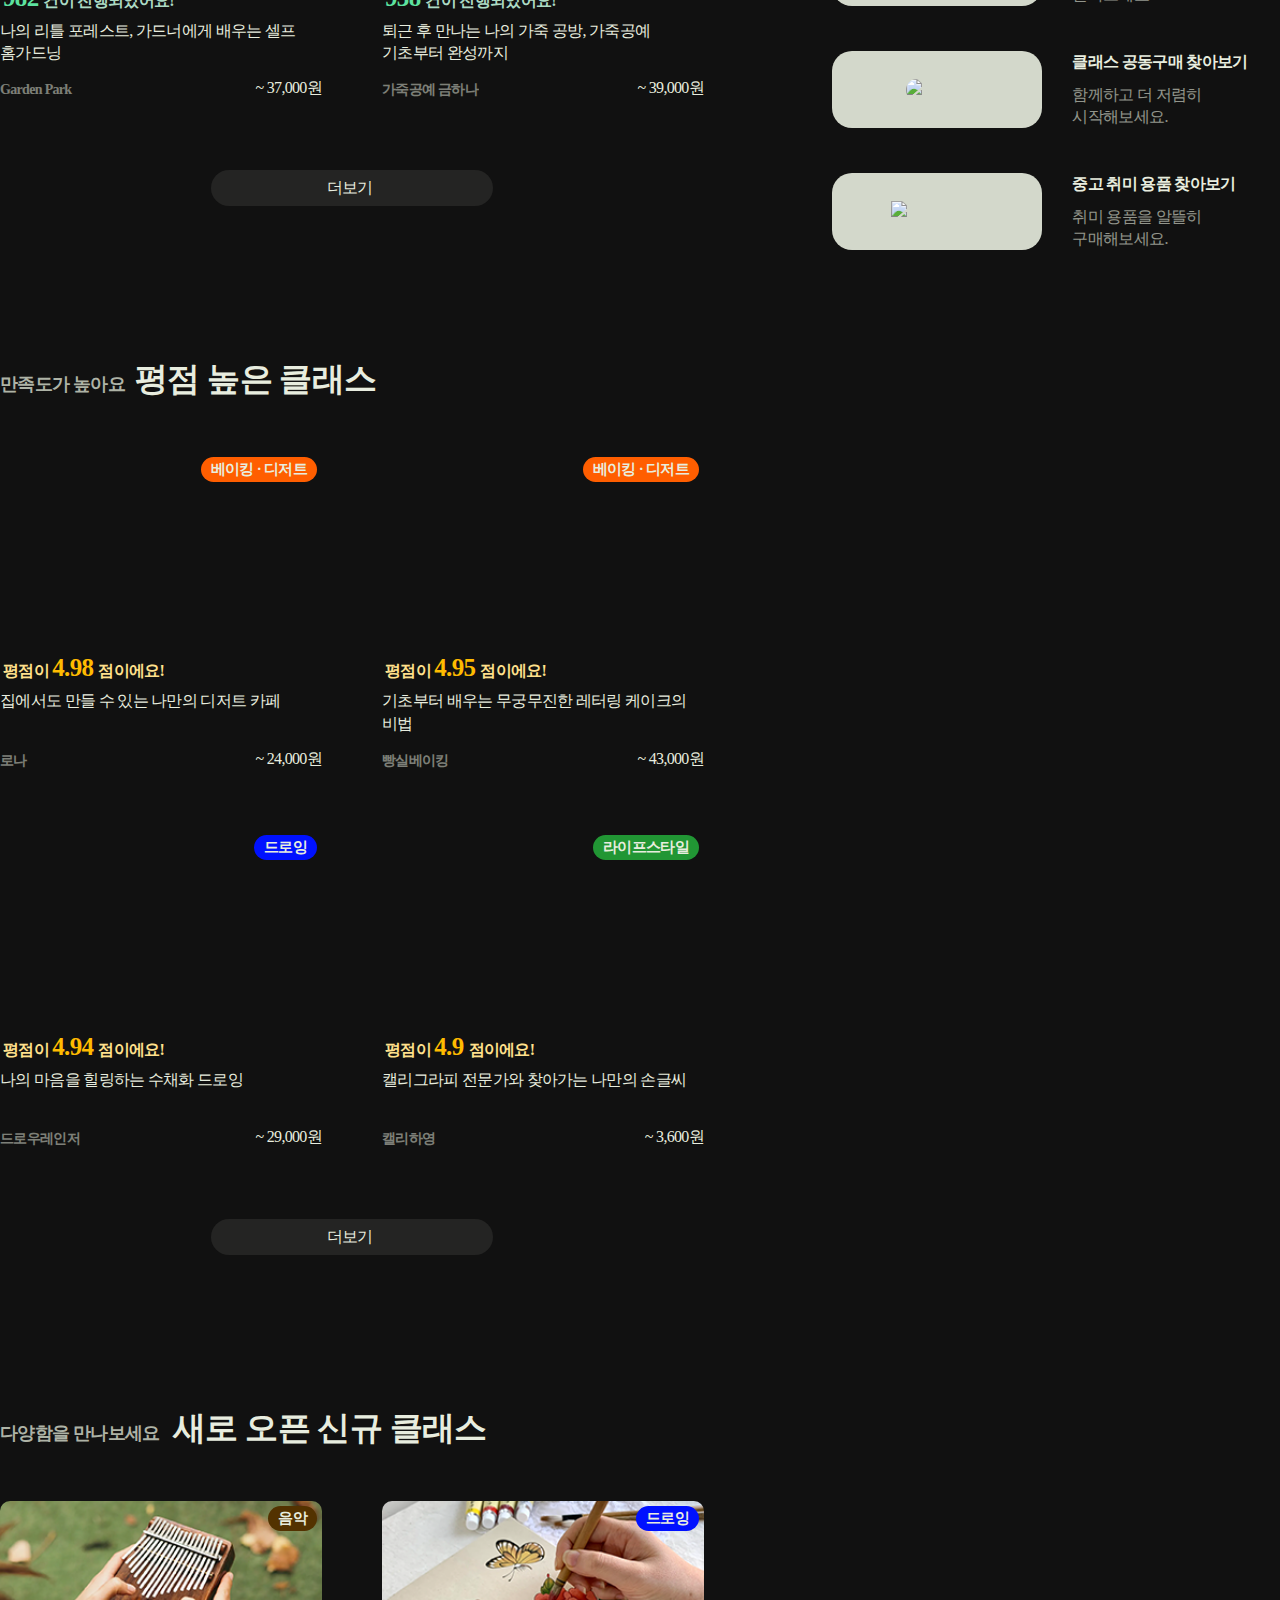
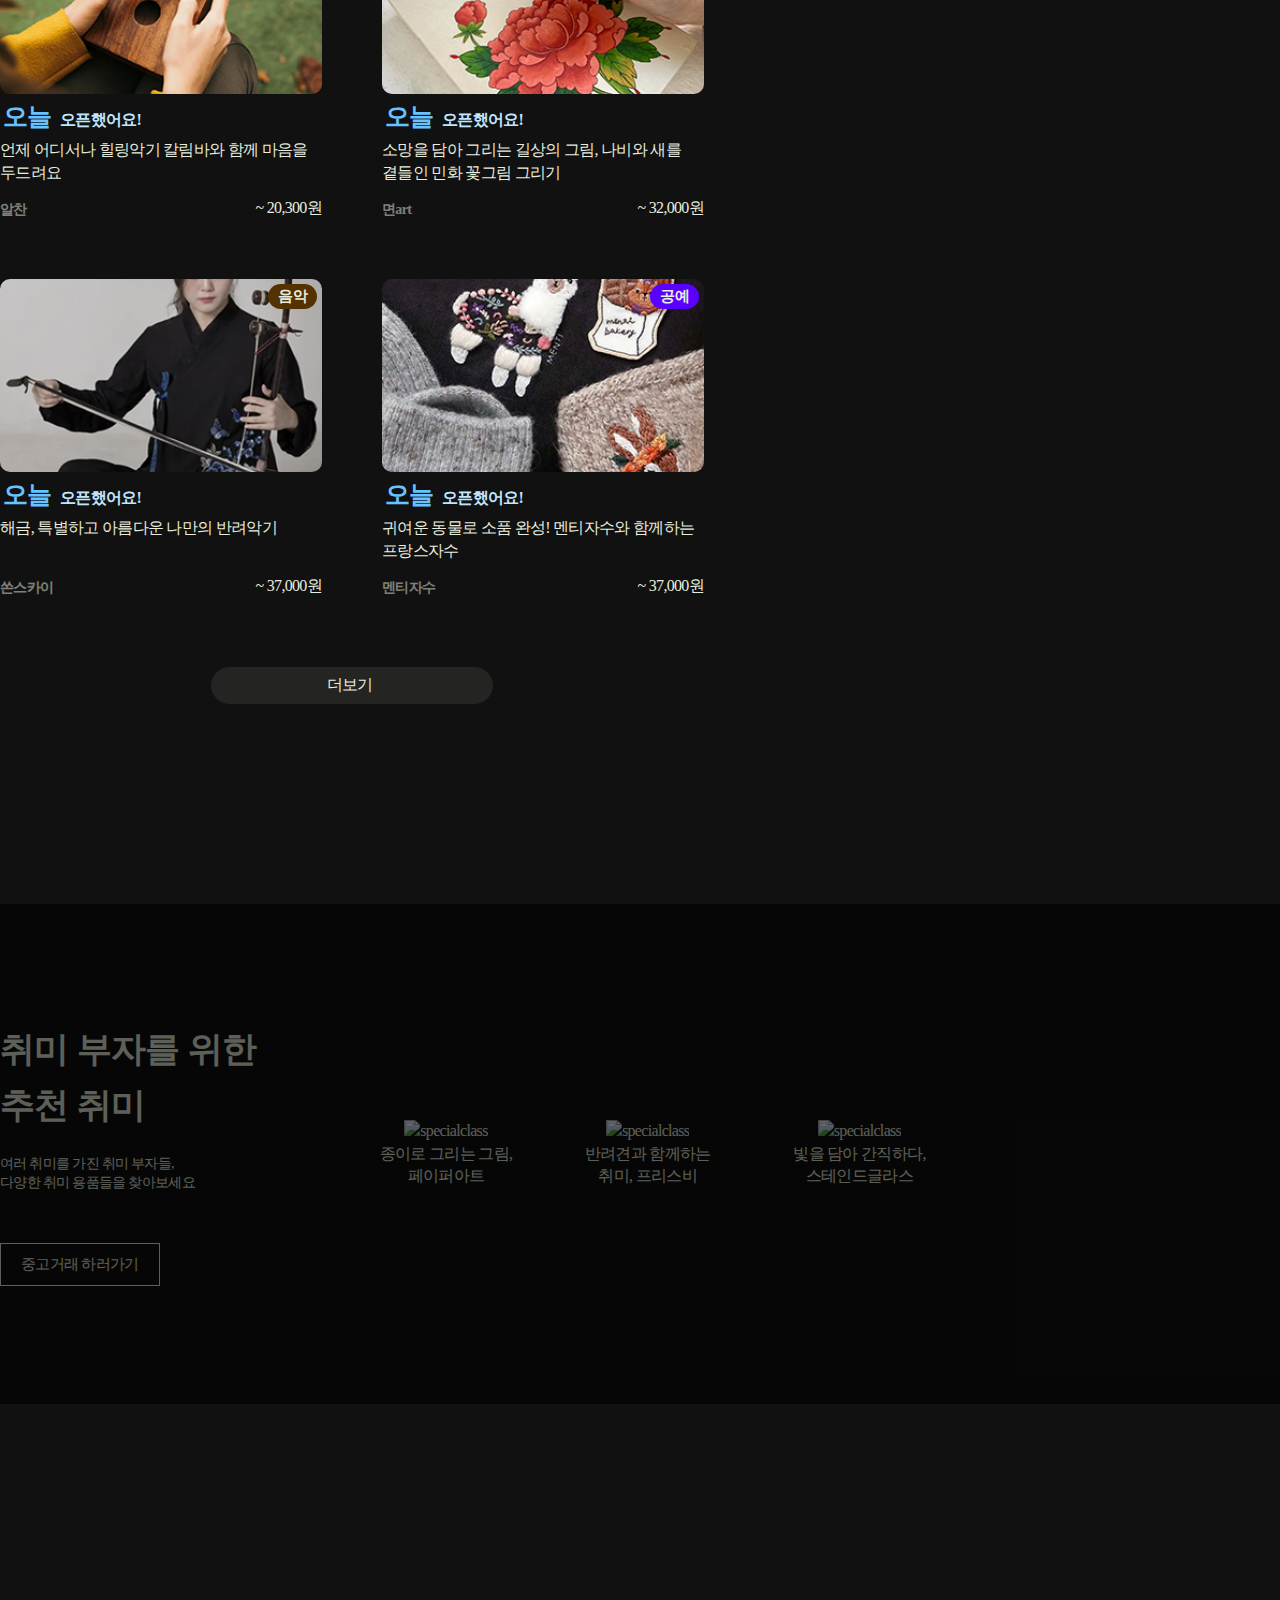
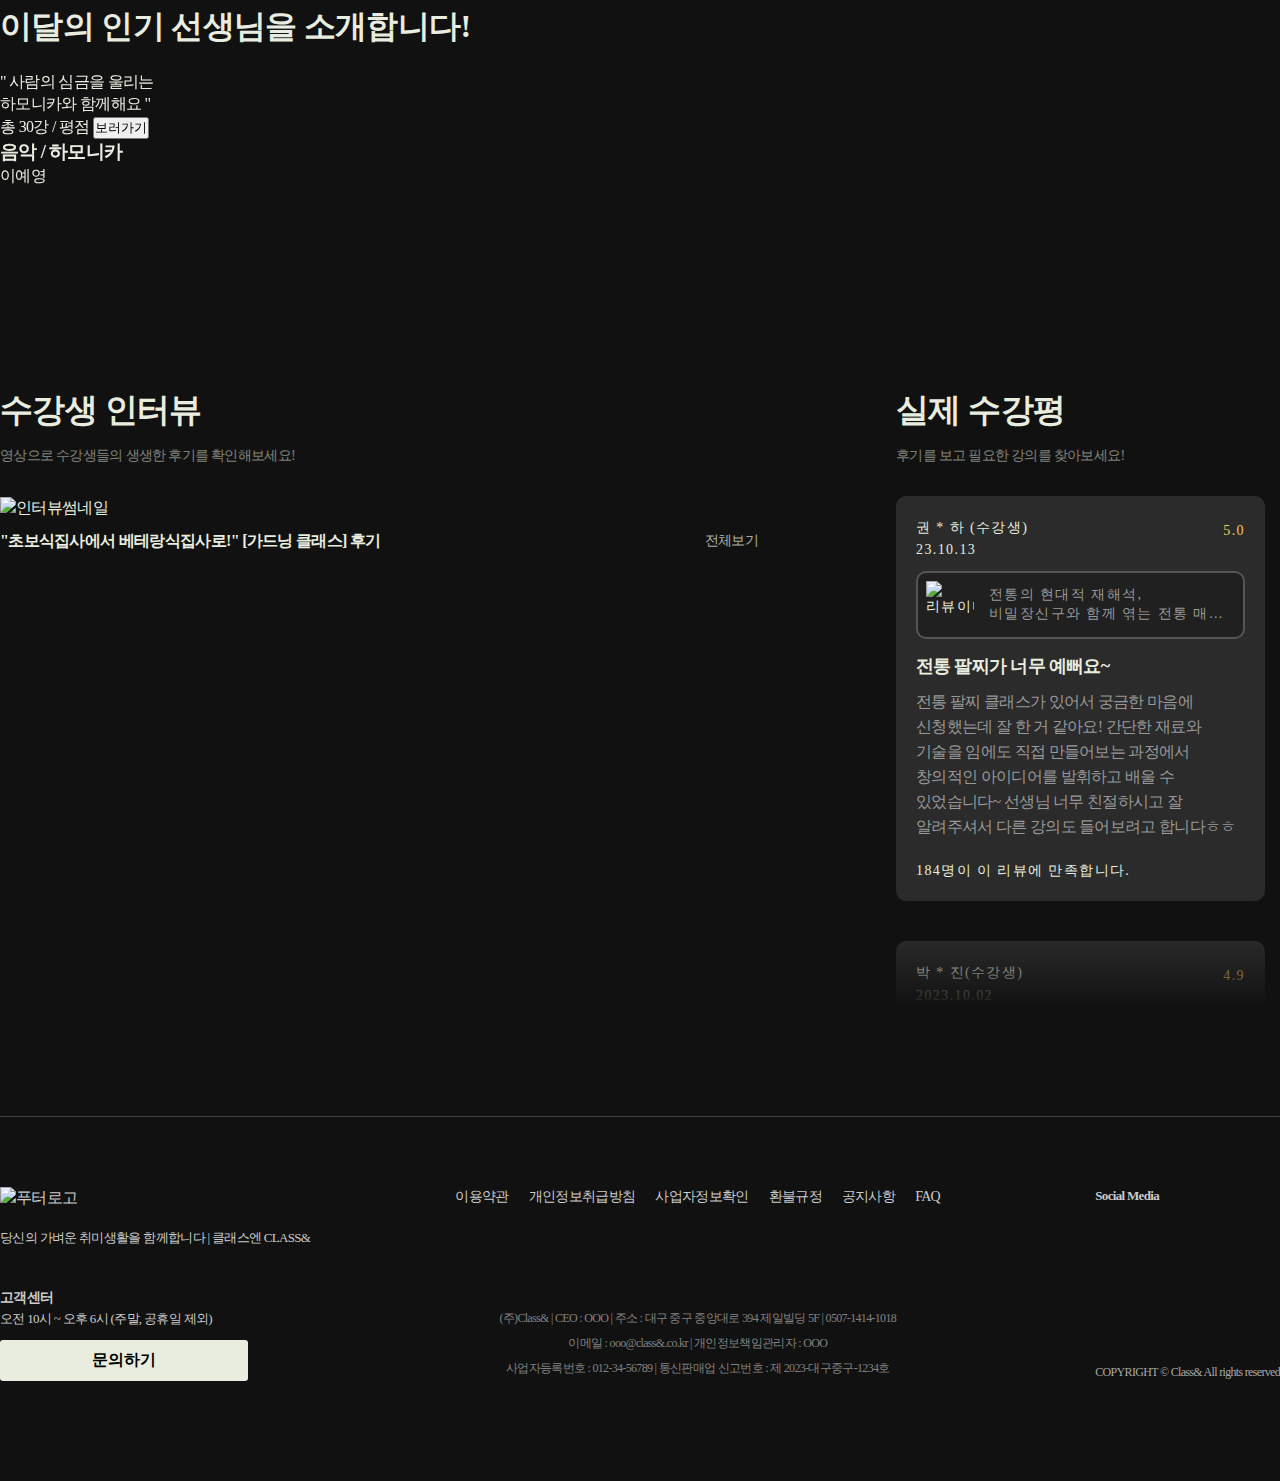
==== commit 46715e49: "feat: group counting footer tip 디자인 수정, slideclass 내용 수정" ====
--- a/index.html
+++ b/index.html
@@ -271,8 +271,8 @@
               </div>
               <li><a href="group.html">공동구매</a></li>
               <li><a href="#">중고거래</a></li>
-              <li><a href="#">이벤트</a></li>
-              <li><a href="#">Q&A</a></li>
+              <li><a href="#">게시판</a></li>
+              <li><a href="#">고객센터</a></li>
             </ul>
           </div>
         </div>
@@ -284,7 +284,6 @@
                 <a href="sub.html">공예</a>
                 <a href="sub.html">베이킹</a>
                 <a href="sub.html">디저트</a>
-                <a href="sub.html">뜨개질</a>
                 <a href="sub.html">선생님</a>
                 <a href="sub.html">인기 클래스</a>
                 <a href="sub.html">신규 클래스</a>
@@ -348,24 +347,20 @@
         <div class="inner">
           <div class="counting-container">
             <div class="counting-info">
-              <i class="fa-solid fa-users" style="color: #000000"></i>
+              <span id="userCount">?</span>
               <span>회원 수</span>
-              <span id="userCount">?</span>
             </div>
             <div class="counting-info">
-              <i class="fa-solid fa-chalkboard-user" style="color: #000000"></i>
-              <span>강사 수</span>
+              <span id="classCount">?</span>
+              <span>총 클래스 수</span>
+            </div>
+            <div class="counting-info">
               <span id="teacherCount">?</span>
+              <span>누적 공동구매</span>
             </div>
             <div class="counting-info">
-              <i class="fa-solid fa-book-open" style="color: #000000"></i>
-              <span>총 클래스 수</span>
-              <span id="classCount">?</span>
-            </div>
-            <div class="counting-info">
-              <i class="fa-solid fa-basket-shopping" style="color: #000000;"></i>
-              <span>누적 중고거래 수</span>
               <span id="lectureCount">?</span>
+              <span>누적 중고거래</span>
             </div>
           </div>
         </div>
@@ -457,7 +452,7 @@
                   <div class="new-board board-box">
                     <div class="board-sub-title">
                       <span>신규 게시글</span>
-                      
+                      <div class="plus">더보기<i class="fa-solid fa-angle-right"></i></div>
                     </div>
                     <div class="new-board-wrap" id="data-newboard">
                       <!----- 데이터 연동 ----->
@@ -876,7 +871,7 @@
               <li><a href="group.html"><i class="fa-solid fa-people-group" style="color: #ffffff;"></i>공동구매</a></li>
               <li><a href="#"><i class="fa-solid fa-gift" style="color: #ffffff;"></i>중고거래</a></li>
               <li><a href="sub.html"><i class="fa-solid fa-graduation-cap" style="color: #ffffff;"></i>클래스</a></li>
-              <li><a href="group.html"><i class="fa-regular fa-clipboard" style="color: #ffffff;"></i>이벤트</a></li>
+              <li><a href="group.html"><i class="fa-regular fa-clipboard" style="color: #ffffff;"></i>게시판</a></li>
               <li><a href="login.html"><i class="fa-regular fa-address-card" style="color: #ffffff;"></i>
                 마이페이지</a></li>
             </ul>
--- a/css/style.css
+++ b/css/style.css
@@ -14,4 +14,5 @@
 @import url("footer.css");
 @import url("topbutton.css");
 @import url("mobile-header.css");
+@import url("fix-menu.css");
 @import url("board.css");
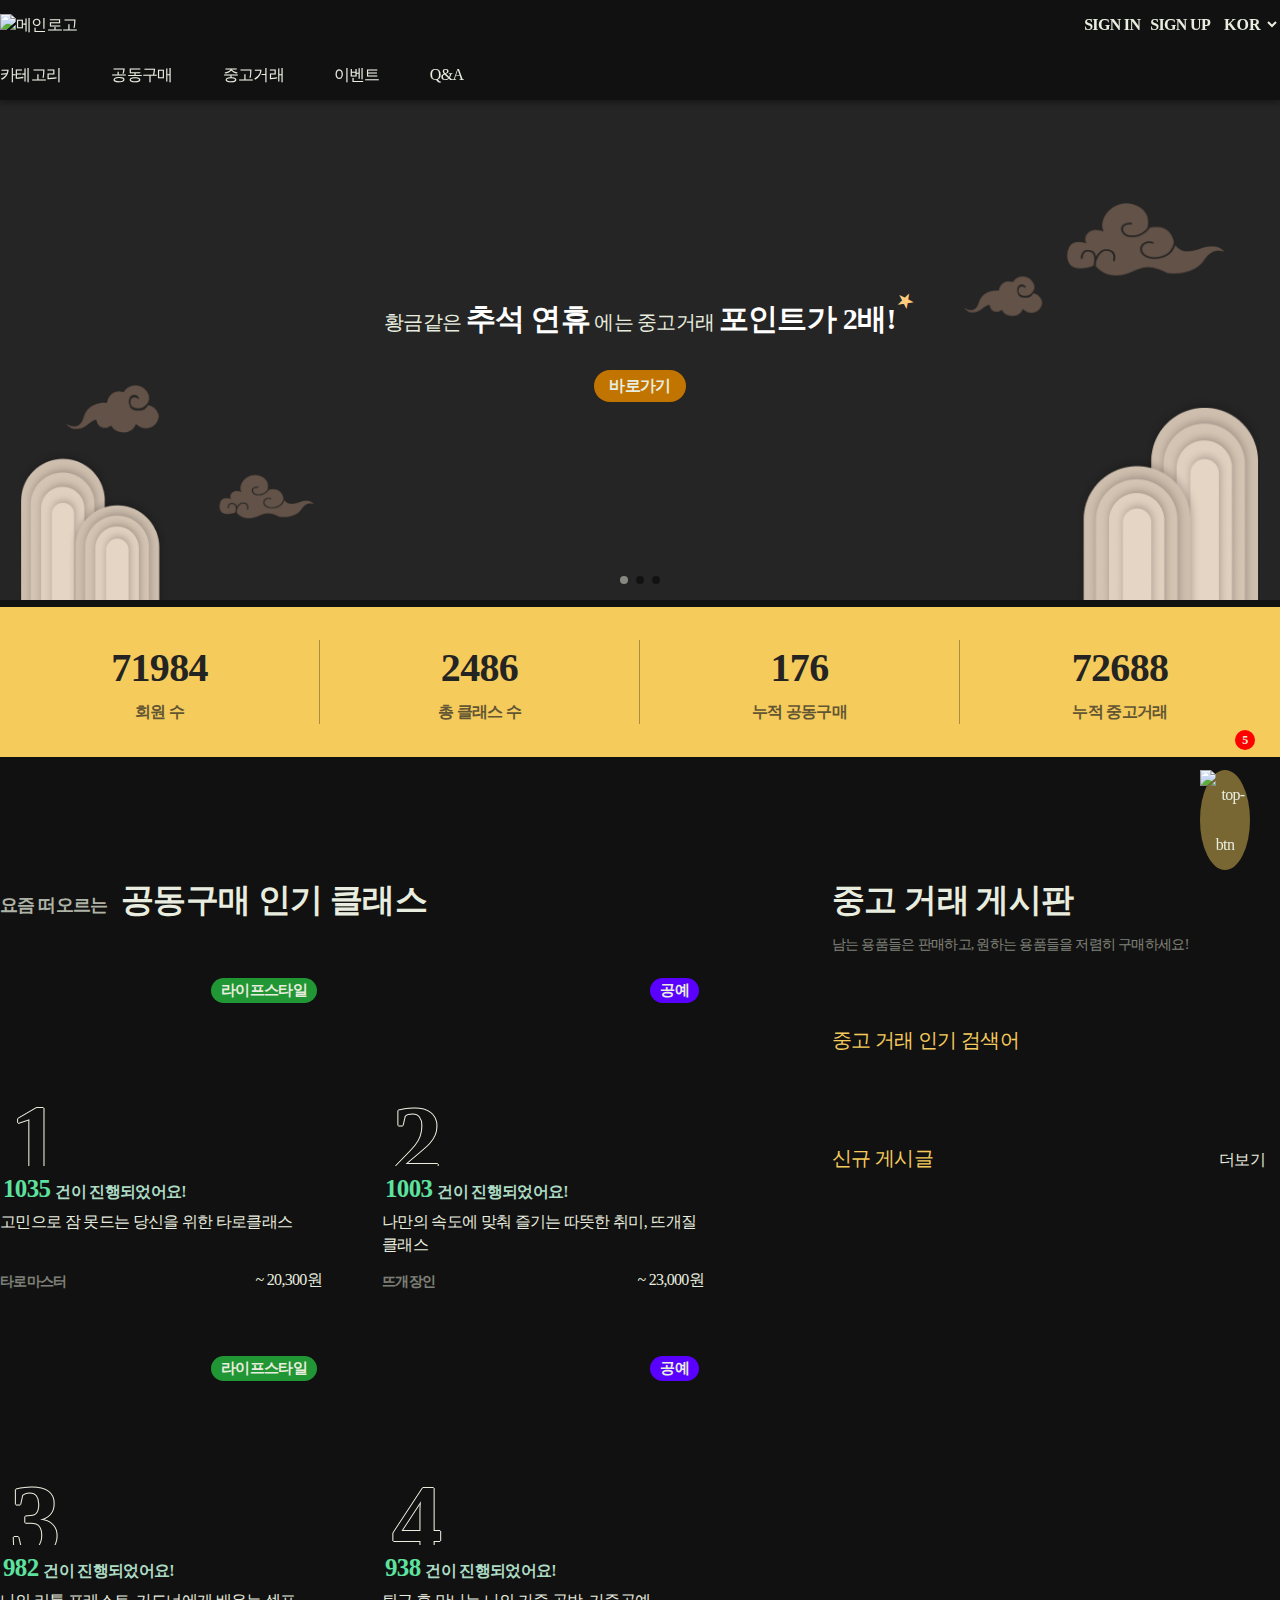
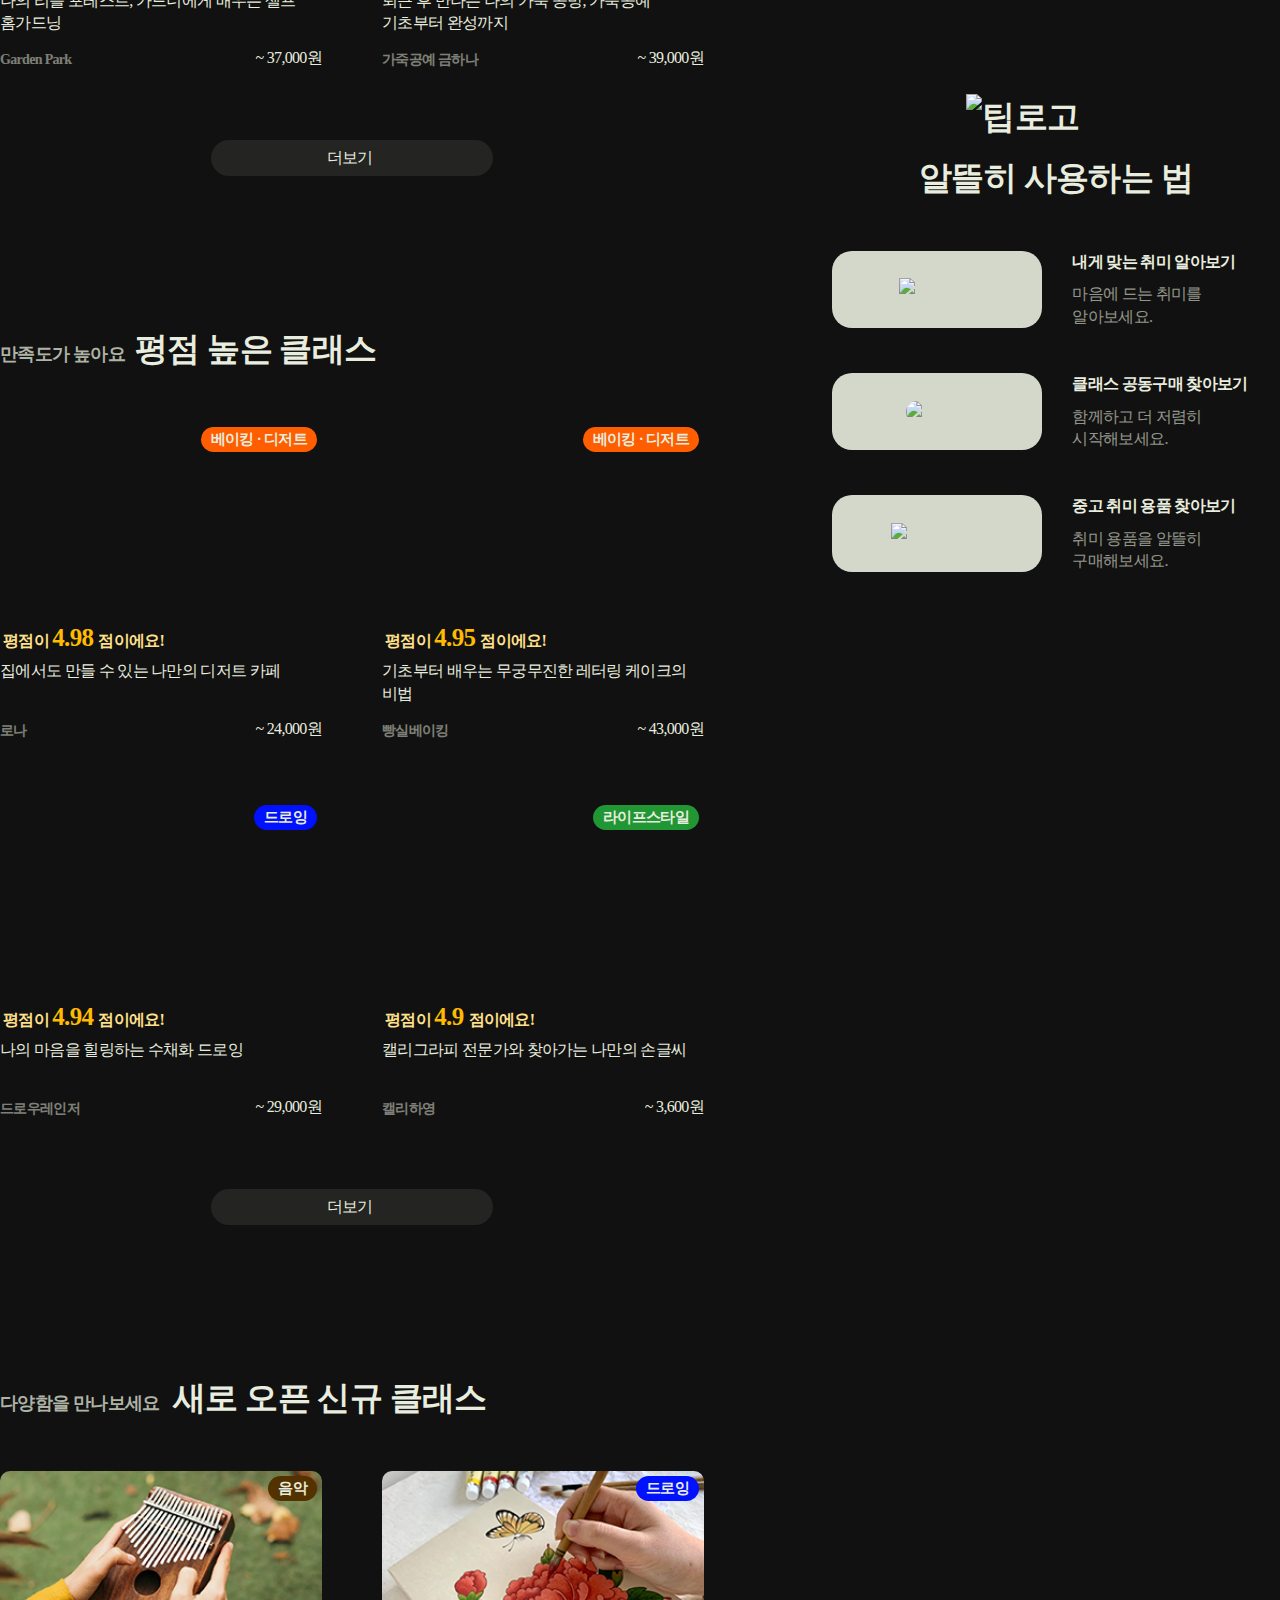
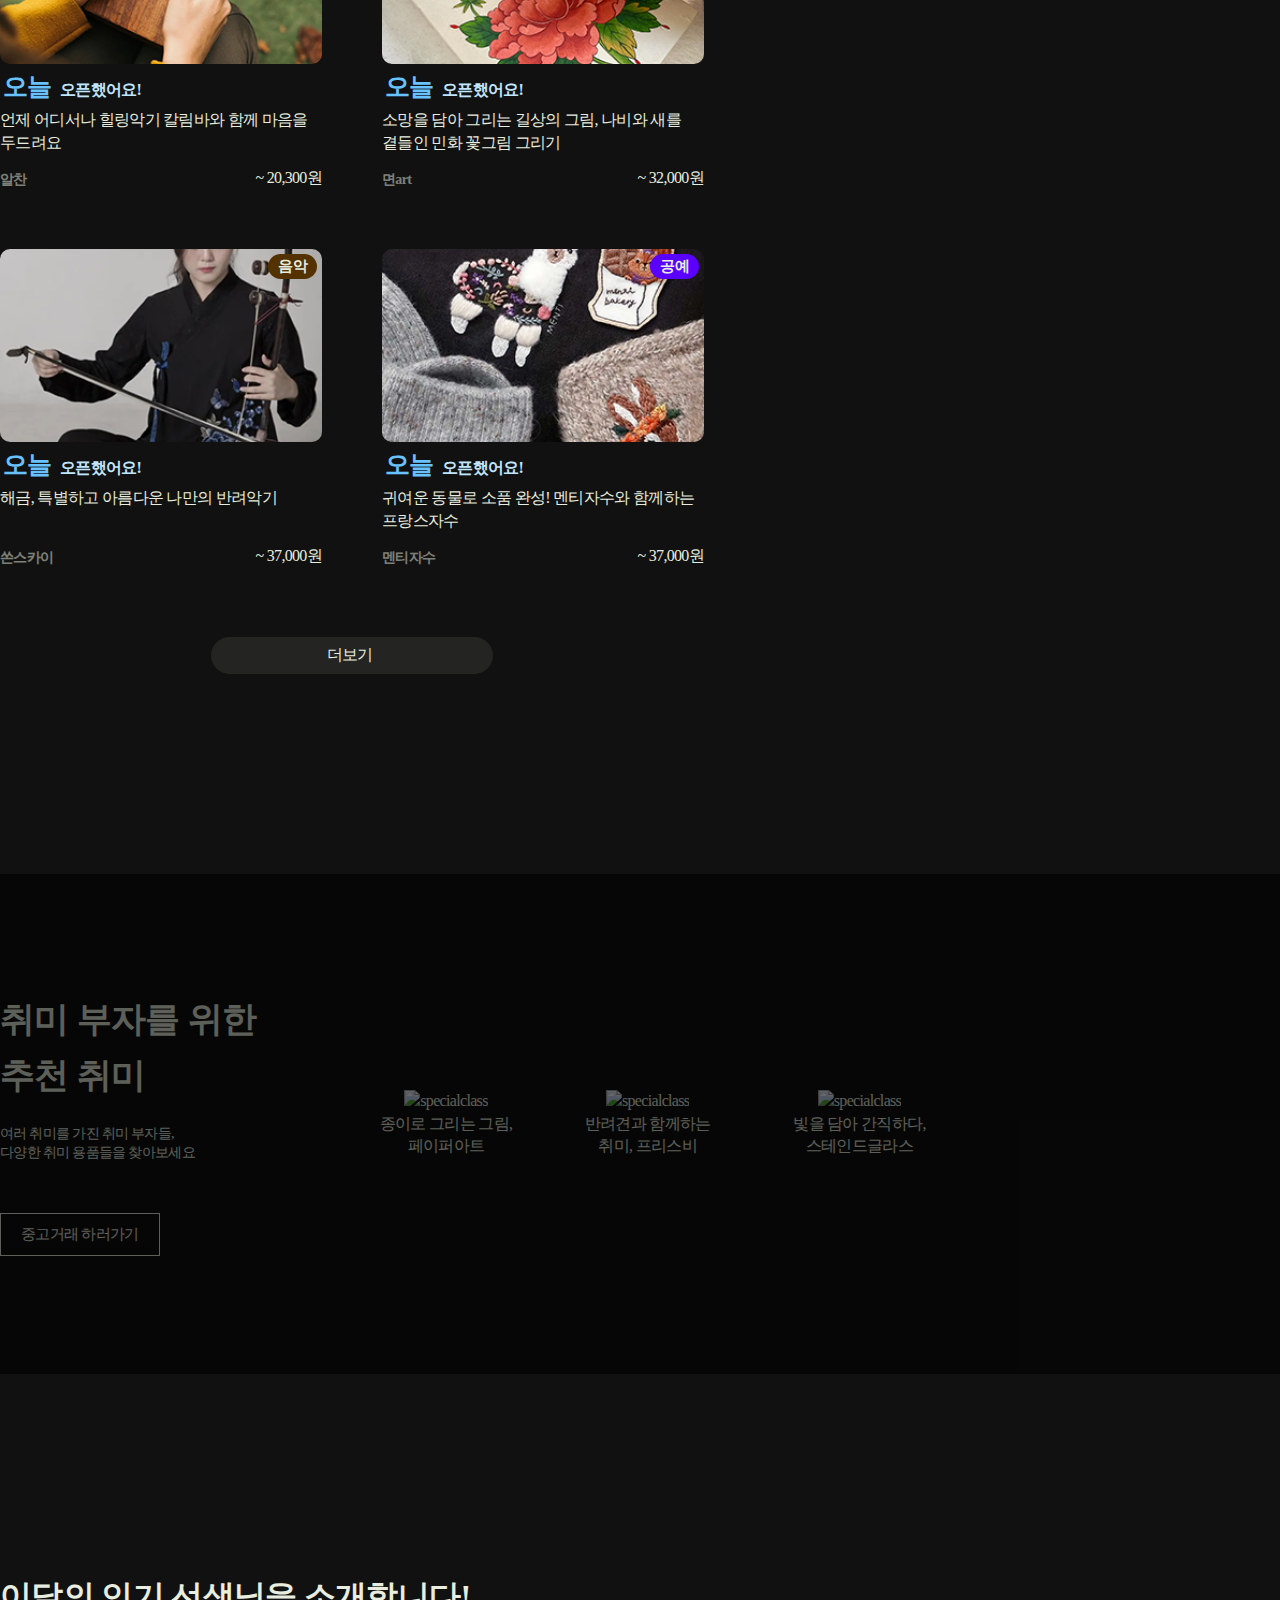
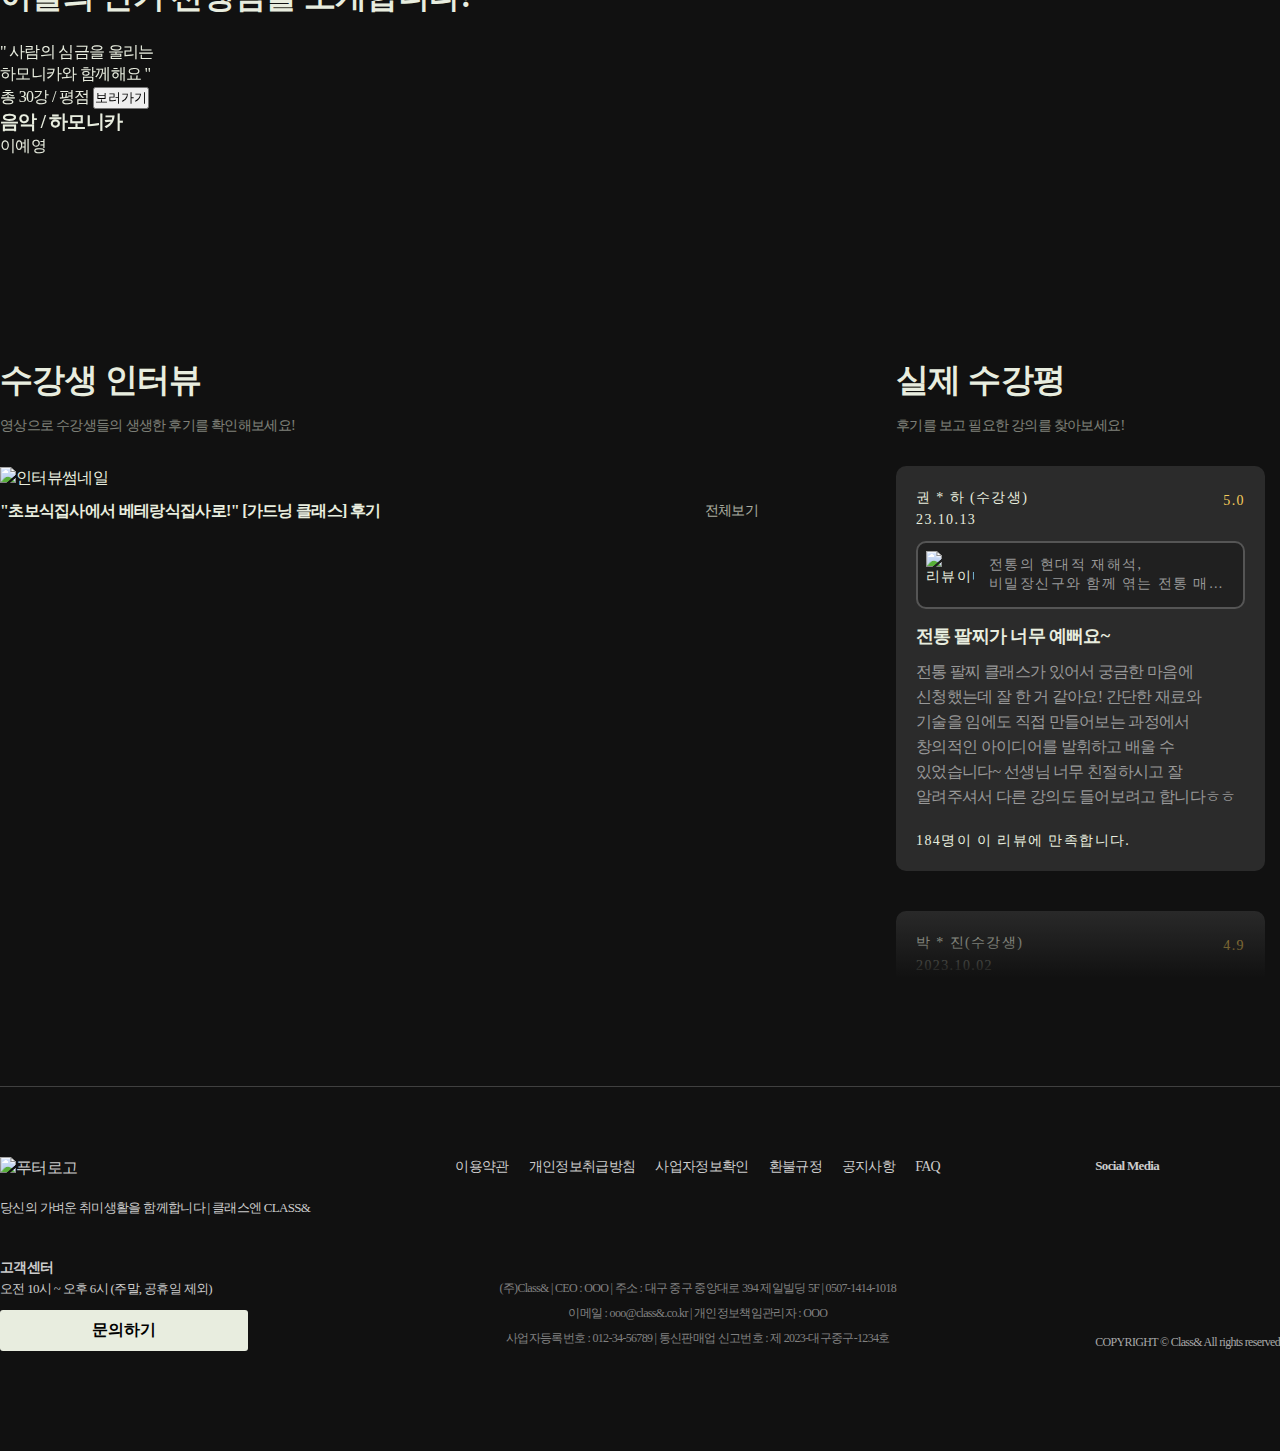
==== commit b0cdc156: "Merge branch 'main' into kmj" ====
--- a/index.html
+++ b/index.html
@@ -271,8 +271,8 @@
               </div>
               <li><a href="group.html">공동구매</a></li>
               <li><a href="#">중고거래</a></li>
-              <li><a href="#">게시판</a></li>
-              <li><a href="#">고객센터</a></li>
+              <li><a href="#">이벤트</a></li>
+              <li><a href="#">Q&A</a></li>
             </ul>
           </div>
         </div>
@@ -284,6 +284,7 @@
                 <a href="sub.html">공예</a>
                 <a href="sub.html">베이킹</a>
                 <a href="sub.html">디저트</a>
+                <a href="sub.html">뜨개질</a>
                 <a href="sub.html">선생님</a>
                 <a href="sub.html">인기 클래스</a>
                 <a href="sub.html">신규 클래스</a>
@@ -315,7 +316,7 @@
                       <p>황금같은 <span>추석 연휴</span> 에는 중고거래 <span>포인트가 2배!</span></p>
                       <a href="#">바로가기</a>
                     </div>
-                    <img src="images/banner-img2.png" alt="">
+                    <img src="images/banner-img2.png" alt="배너이미지2">
                   </div>
                 </div>
                 <div class="swiper-slide banner2">
@@ -778,7 +779,7 @@
                 선생님 너무 친절하시고 잘 알려주셔서 다른 강의도 들어보려고 합니다ㅎㅎ
               </p>
               <span>
-                <i class="fa-regular fa-thumbs-up" id="thumbs-up-icon1"></i>
+                <i class="fa-thumbs-up fa-regular" style="color: #e8eddf;" id="thumbs-up-icon1"></i>
                 <span id="like-count1">184</span>명이 이 리뷰에 만족합니다.
               </span>
           </div>
@@ -795,7 +796,7 @@
               <h2 class="reviewtxt">진짜 카메라 초보탈출 했어요!</h2>
               <p class="reviewtxt">사진에 관심이 가서 사진 클래스를 들었는데 정말 최고였어요~ 카메라 렌즈를 통해 보여지는 세계의 아름다움을 발견하고, 그 아름다움을 담아내는 방법을 배우며 창의적인 사고를 기를 수 있었던 시간이었습니다ㅎㅎ 촬영하는 동안에는 자연스럽게 창의적인 아이디어가 떠오르고, 다양한 각도와 조명을 활용하여 독특한 작품을 만들어낼 수 있었어요. JDZ선생님 너무 친절히 잘 알려주세요~</p>
               <span>
-                <i class="fa-regular fa-thumbs-up" id="thumbs-up-icon2"></i>
+                <i class="fa-thumbs-up fa-regular" style="color: #e8eddf;" id="thumbs-up-icon2"></i>
                 <span id="like-count2">257</span>명이 이 리뷰에 만족합니다.
               </span>
           </div>
@@ -812,7 +813,7 @@
               <h2 class="reviewtxt">집에서도 머랭쿠키를 만들 수 있어 좋았습니다.</h2>
               <p class="reviewtxt">최근에 베이킹에 푹 빠져서 베이킹 클래스를 들었는데 집에서도 이렇게 잘 만들게 될 지 몰랐습니다ㅎㅎ 강의를 그대로 따라했는데 머랭쿠키가 맛도 좋고 이쁘게 잘 나와서 다음 강의도 듣고 싶네요!</p>
               <span>
-                <i class="fa-regular fa-thumbs-up" id="thumbs-up-icon3"></i>
+                <i class="fa-thumbs-up fa-regular" style="color: #e8eddf;" id="thumbs-up-icon3"></i>
                 <span id="like-count3">207</span>명이 이 리뷰에 만족합니다.
               </span>
           </div>
@@ -871,7 +872,7 @@
               <li><a href="group.html"><i class="fa-solid fa-people-group" style="color: #ffffff;"></i>공동구매</a></li>
               <li><a href="#"><i class="fa-solid fa-gift" style="color: #ffffff;"></i>중고거래</a></li>
               <li><a href="sub.html"><i class="fa-solid fa-graduation-cap" style="color: #ffffff;"></i>클래스</a></li>
-              <li><a href="group.html"><i class="fa-regular fa-clipboard" style="color: #ffffff;"></i>게시판</a></li>
+              <li><a href="group.html"><i class="fa-regular fa-clipboard" style="color: #ffffff;"></i>이벤트</a></li>
               <li><a href="login.html"><i class="fa-regular fa-address-card" style="color: #ffffff;"></i>
                 마이페이지</a></li>
             </ul>
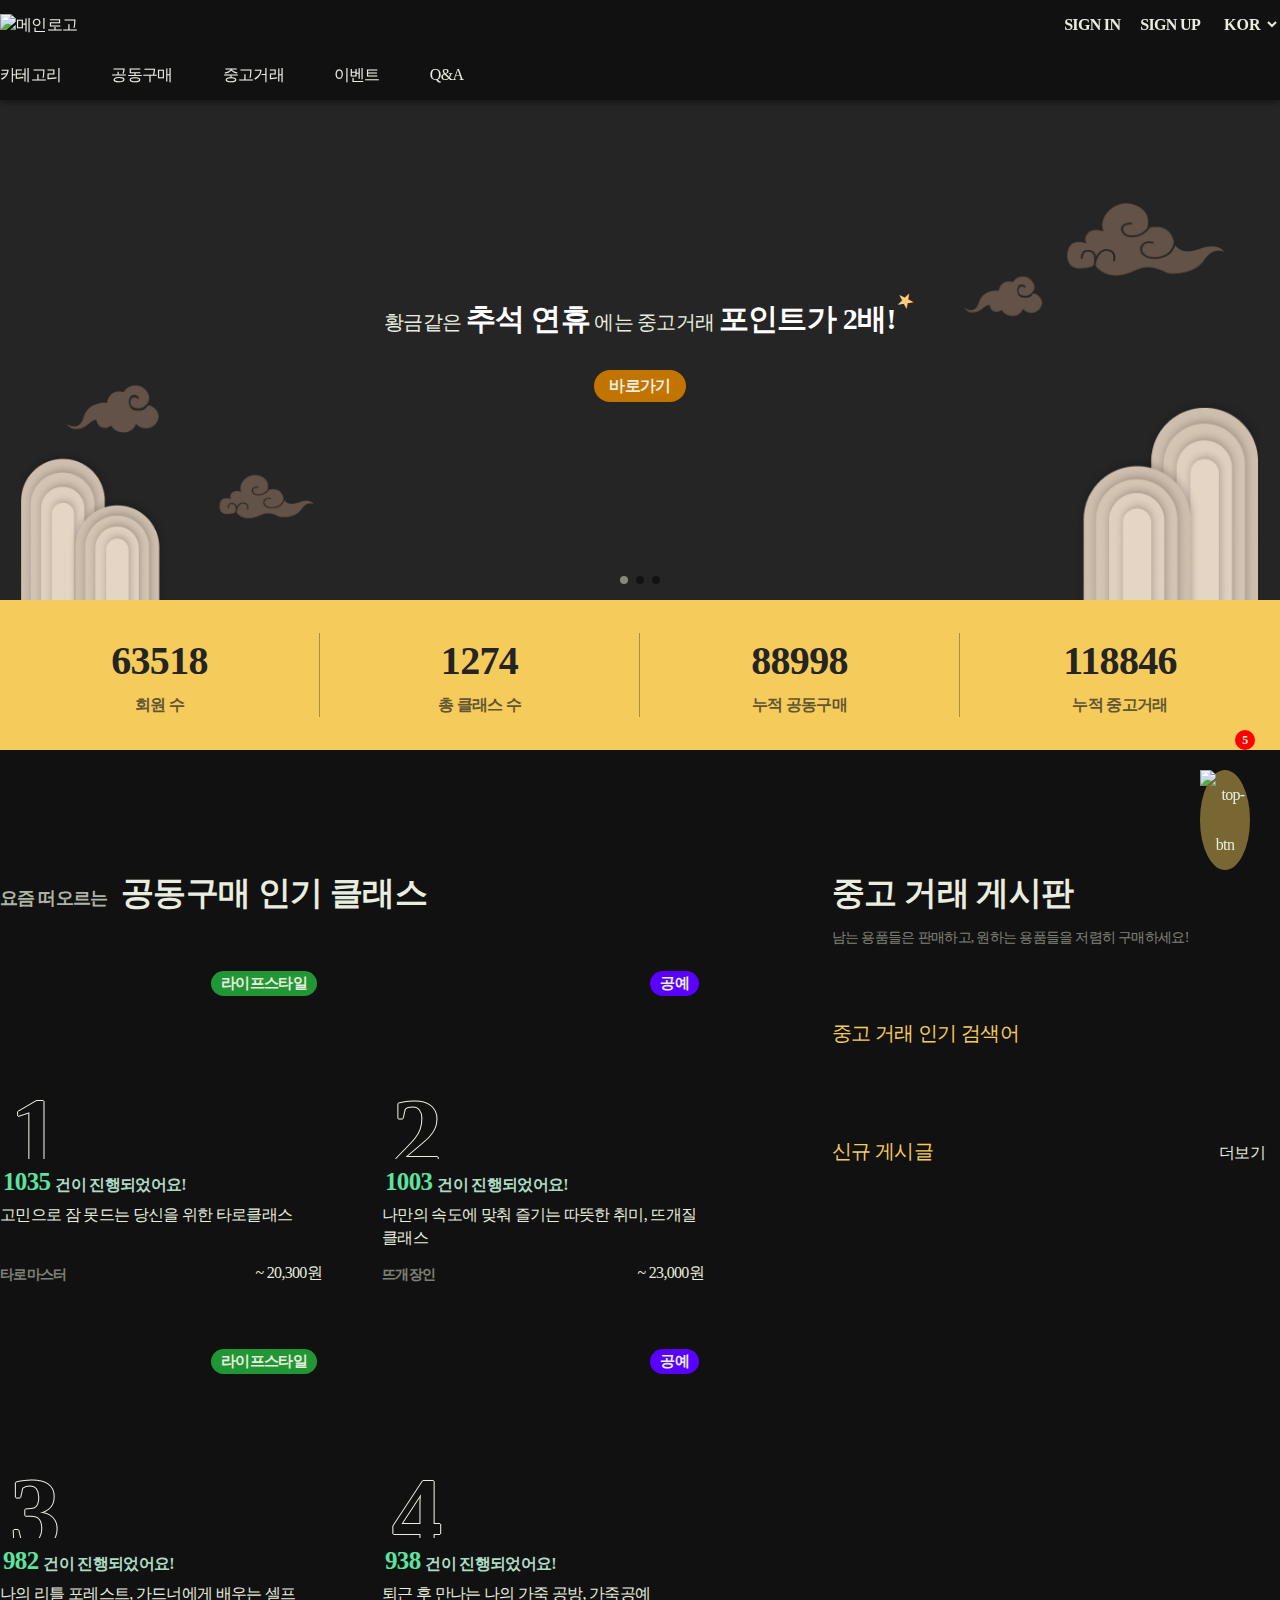
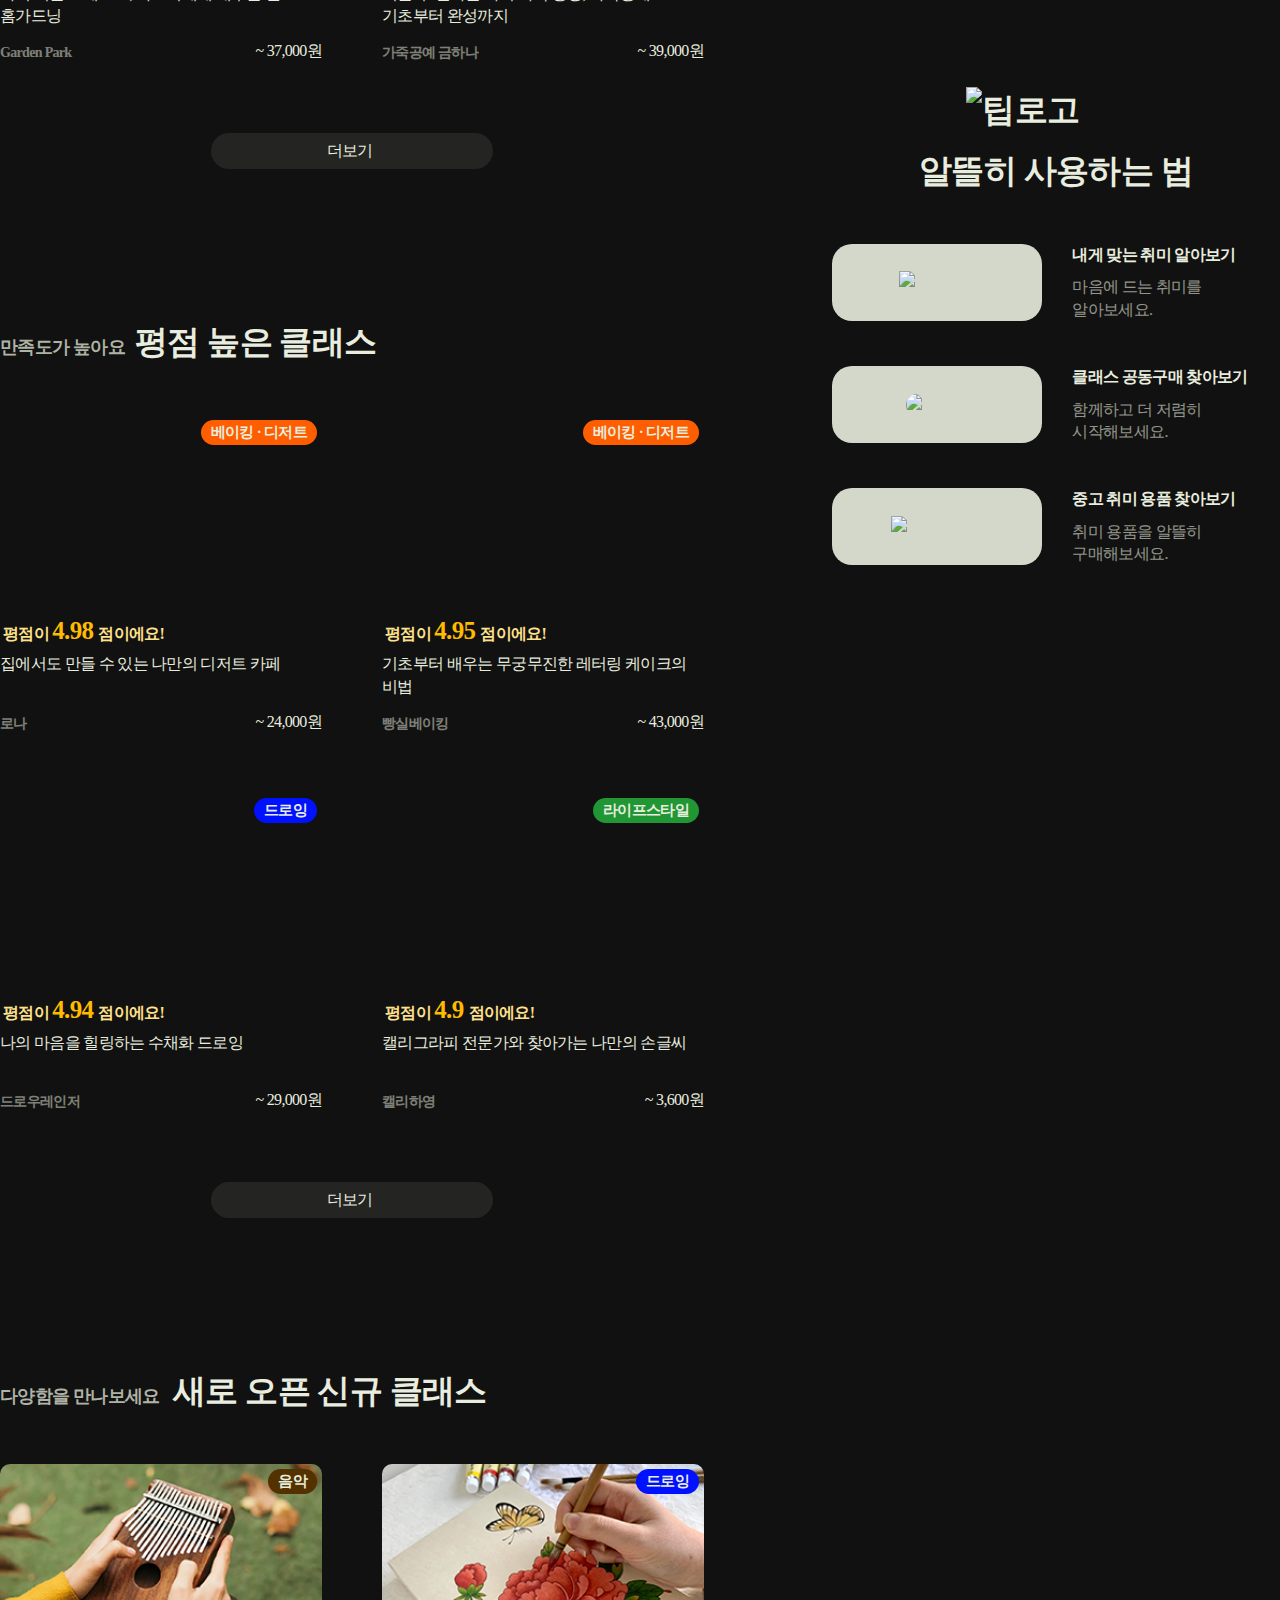
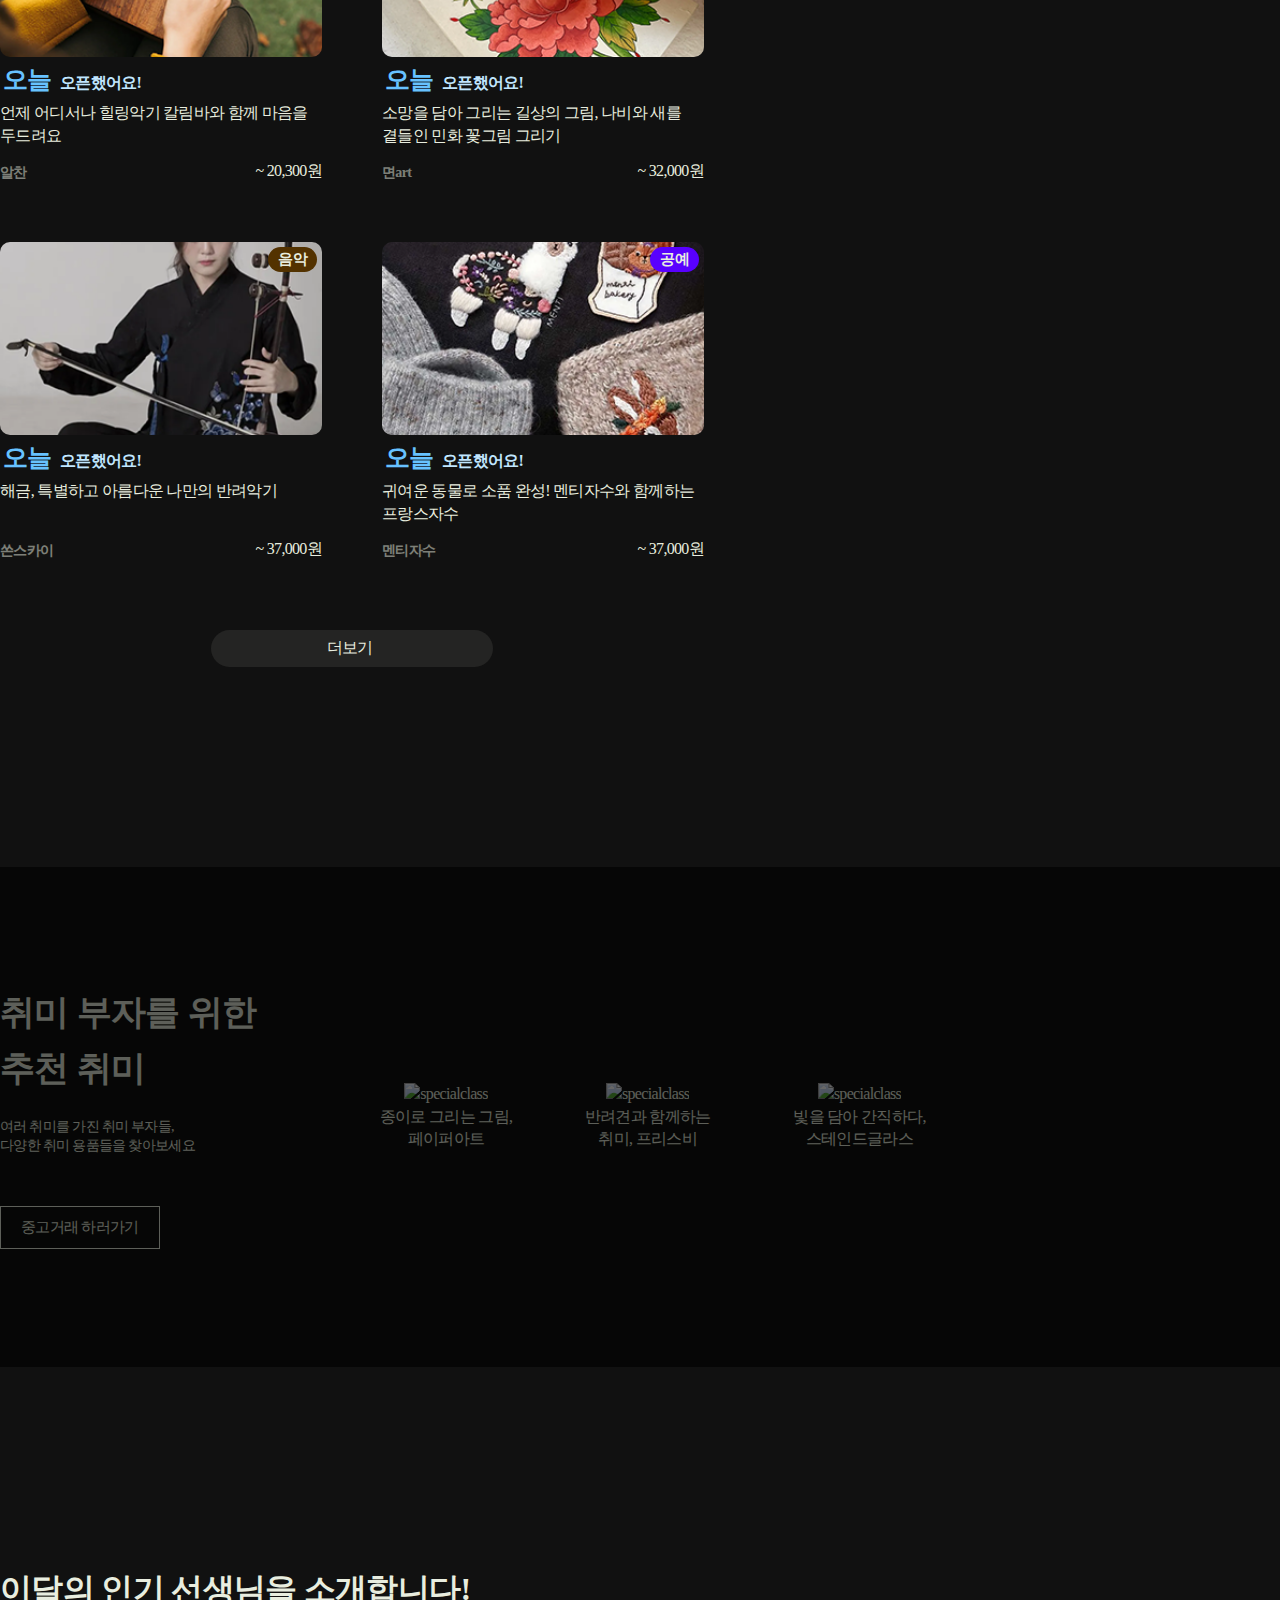
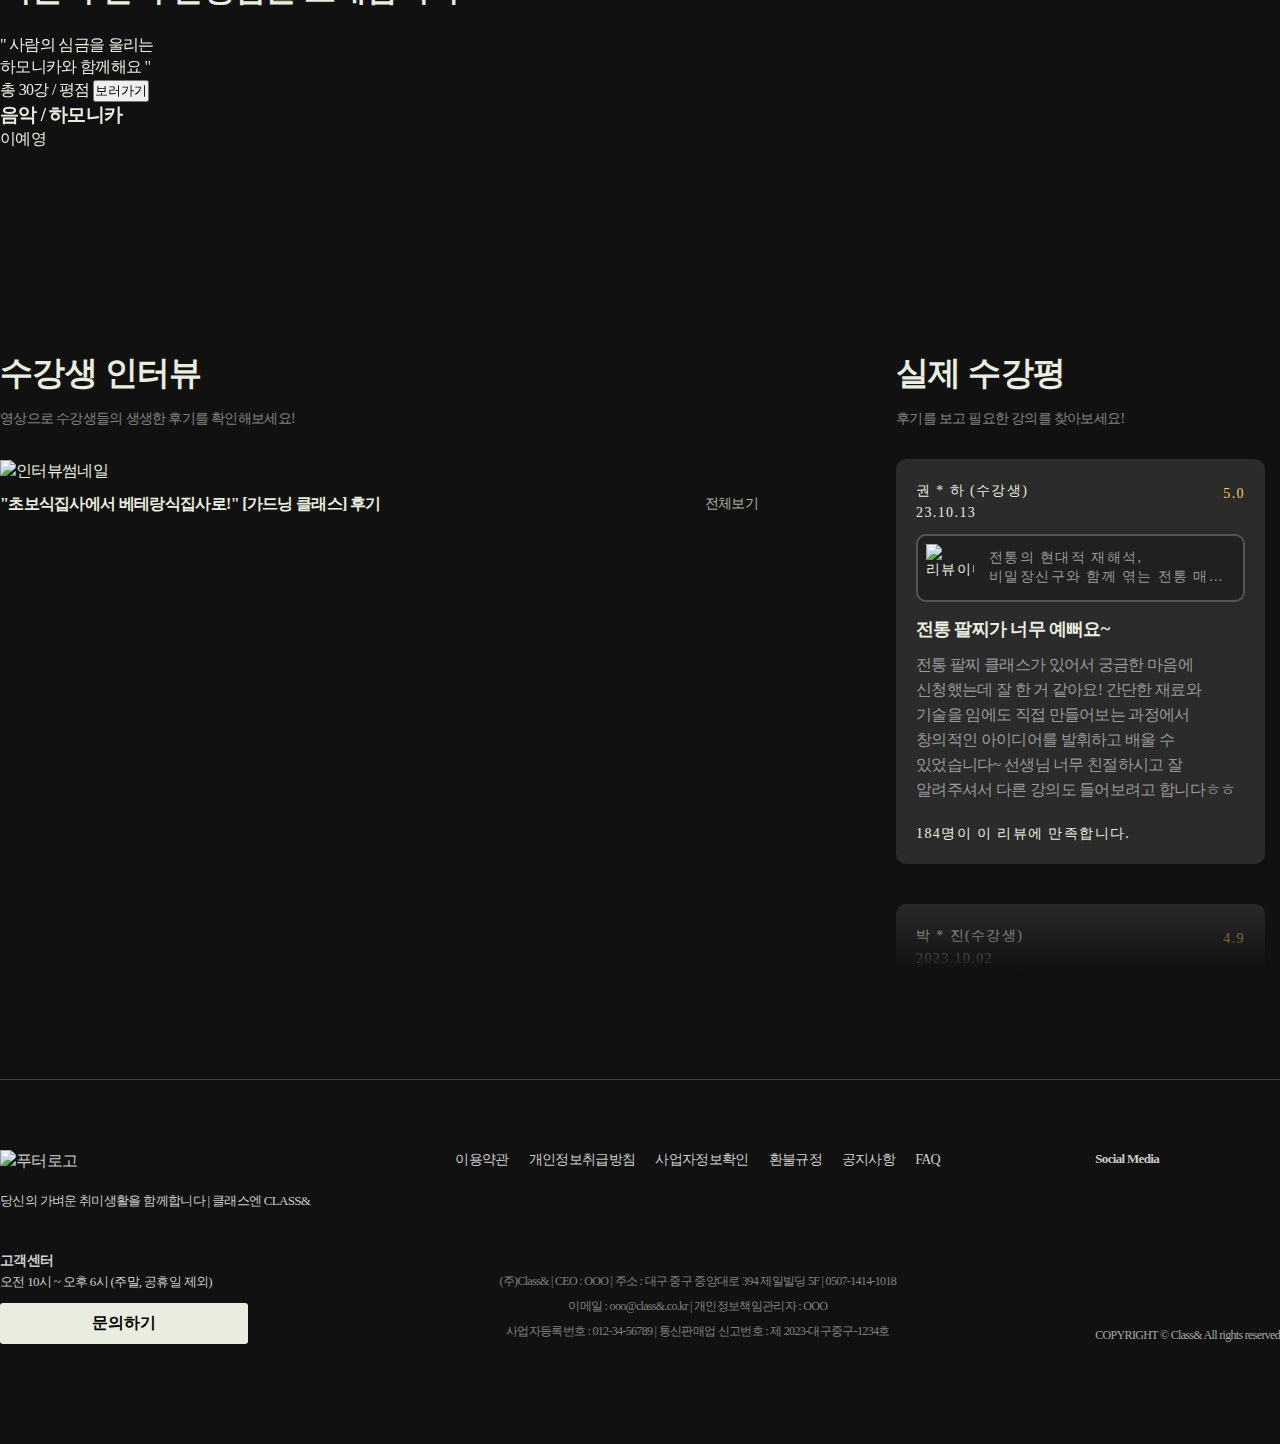
==== commit 5449ec49: "feat : 파비콘 수정,header 수정,tip오류 수정" ====
--- a/index.html
+++ b/index.html
@@ -38,7 +38,7 @@
 
     <!-- favicon -->
     <link rel="shortcut icon" href="/images/favicon/favicon-6.ico" type="image/x-icon">
-    <link rel="icon" href="/favicon.ico" type="image/x-icon">
+    <link rel="icon" href="/images/favicon/favicon-6.ico" type="image/x-icon">
     
 
     <!-- Open Graph -->
@@ -232,40 +232,40 @@
               <div class="header-catemenu">
                 <div class="catemenu-txt">
                 <ul class="depth2">
-                  <li><a href="#">디지털 드로잉</a></li>
-                  <li><a href="#">드로잉</a></li>
-                  <li><a href="#">공예</a></li>
-                  <li><a href="#">요리·음료</a></li>
-                  <li><a href="#">베이킹·디저트</a></li>
-                  <li><a href="#">음악</a></li>
-                  <li><a href="#">운동</a></li>
-                  <li><a href="#">라이프스타일</a></li>
-                  <li><a href="#">사진·영상</a></li>
+                  <li><a href="sub.html">디지털 드로잉</a></li>
+                  <li><a href="sub.html">드로잉</a></li>
+                  <li><a href="sub.html">공예</a></li>
+                  <li><a href="sub.html">요리·음료</a></li>
+                  <li><a href="sub.html">베이킹·디저트</a></li>
+                  <li><a href="sub.html">음악</a></li>
+                  <li><a href="sub.html">운동</a></li>
+                  <li><a href="sub.html">라이프스타일</a></li>
+                  <li><a href="sub.html">사진·영상</a></li>
                 </ul>
                 <ul class="depth2">
-                  <li><a href="#">금융·제테크</a></li>
-                  <li><a href="#">창업·부업</a></li>
-                  <li><a href="#">성공 마인드</a></li>
+                  <li><a href="sub.html">금융·제테크</a></li>
+                  <li><a href="sub.html">창업·부업</a></li>
+                  <li><a href="sub.html">성공 마인드</a></li>
                 </ul>
                 <ul class="depth2">
-                  <li><a href="#">프로그래밍</a></li>
-                  <li><a href="#">데이터사이언스</a></li>
-                  <li><a href="#">제품 기획</a></li>
-                  <li><a href="#">비즈니스</a></li>
-                  <li><a href="#">생산성</a></li>
-                  <li><a href="#">마케팅</a></li>
-                  <li><a href="#">디자인</a></li>
-                  <li><a href="#">영상/3D</a></li>
-                  <li><a href="#">어도비 캠퍼스</a></li>
+                  <li><a href="sub.html">프로그래밍</a></li>
+                  <li><a href="sub.html">데이터사이언스</a></li>
+                  <li><a href="sub.html">제품 기획</a></li>
+                  <li><a href="sub.html">비즈니스</a></li>
+                  <li><a href="sub.html">생산성</a></li>
+                  <li><a href="sub.html">마케팅</a></li>
+                  <li><a href="sub.html">디자인</a></li>
+                  <li><a href="sub.html">영상/3D</a></li>
+                  <li><a href="sub.html">어도비 캠퍼스</a></li>
                 </ul>
                 <ul class="depth2">
-                  <li><a href="#">영어</a></li>
-                  <li><a href="#">외국어 시험</a></li>
-                  <li><a href="#">제2 외국어</a></li>
+                  <li><a href="sub.html">영어</a></li>
+                  <li><a href="sub.html">외국어 시험</a></li>
+                  <li><a href="sub.html">제2 외국어</a></li>
                 </ul>
                 <ul class="depth2">
-                  <li><a href="#">아이 교육</a></li>
-                  <li><a href="#">부모 교육</a></li>
+                  <li><a href="sub.html">아이 교육</a></li>
+                  <li><a href="sub.html">부모 교육</a></li>
                 </ul>
               </div>
               </div>
